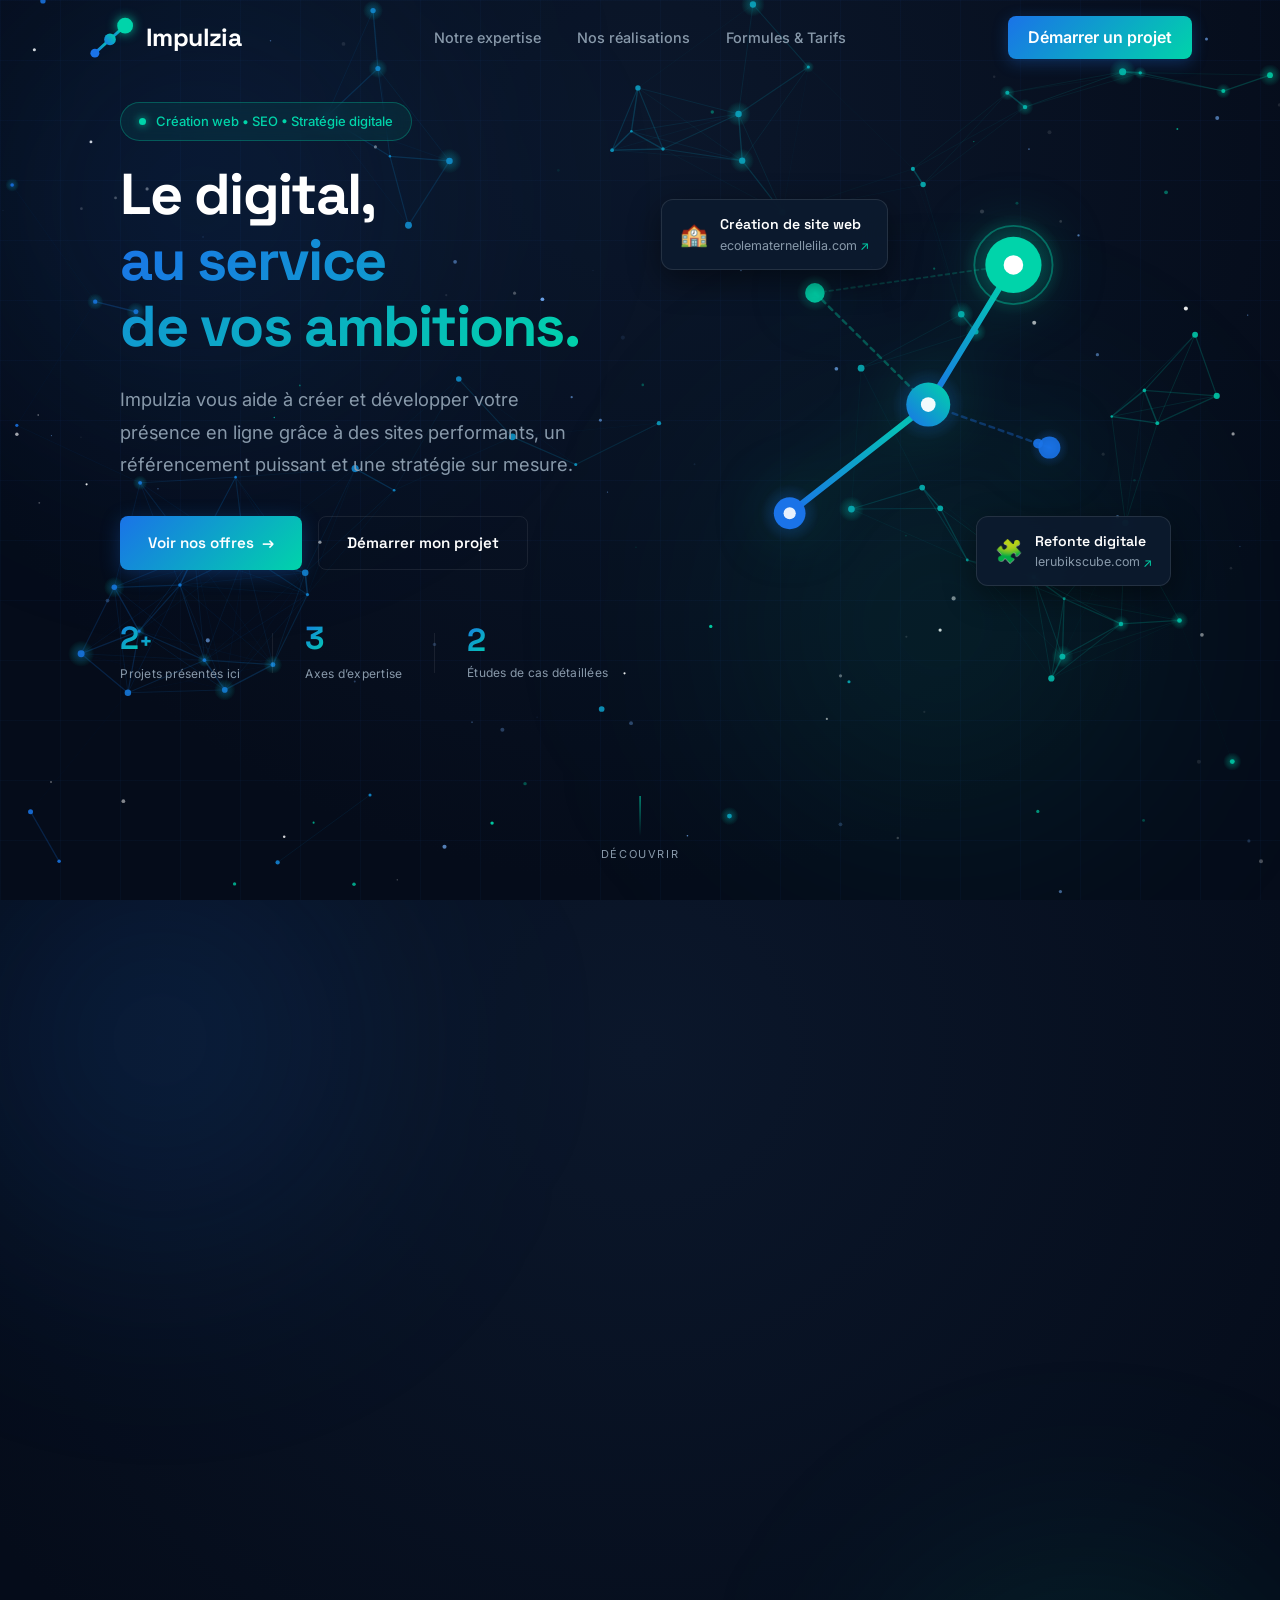
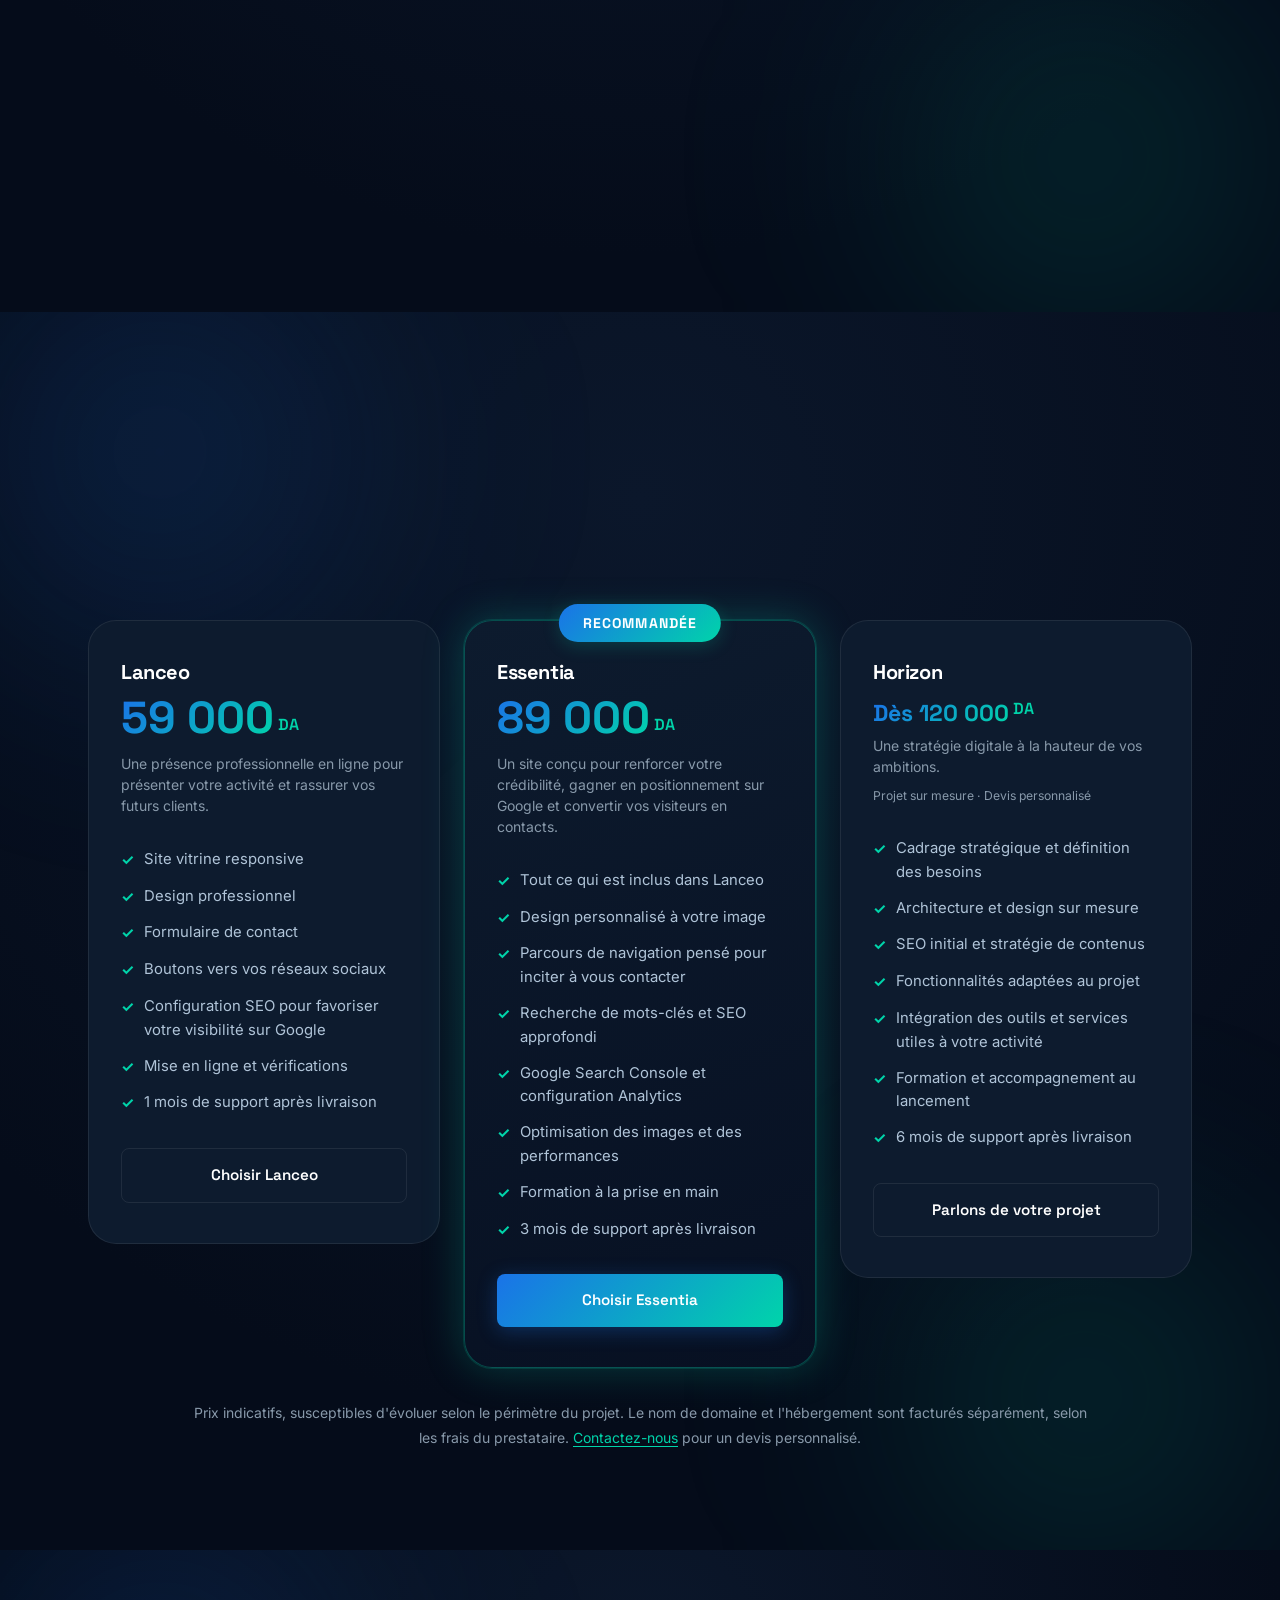
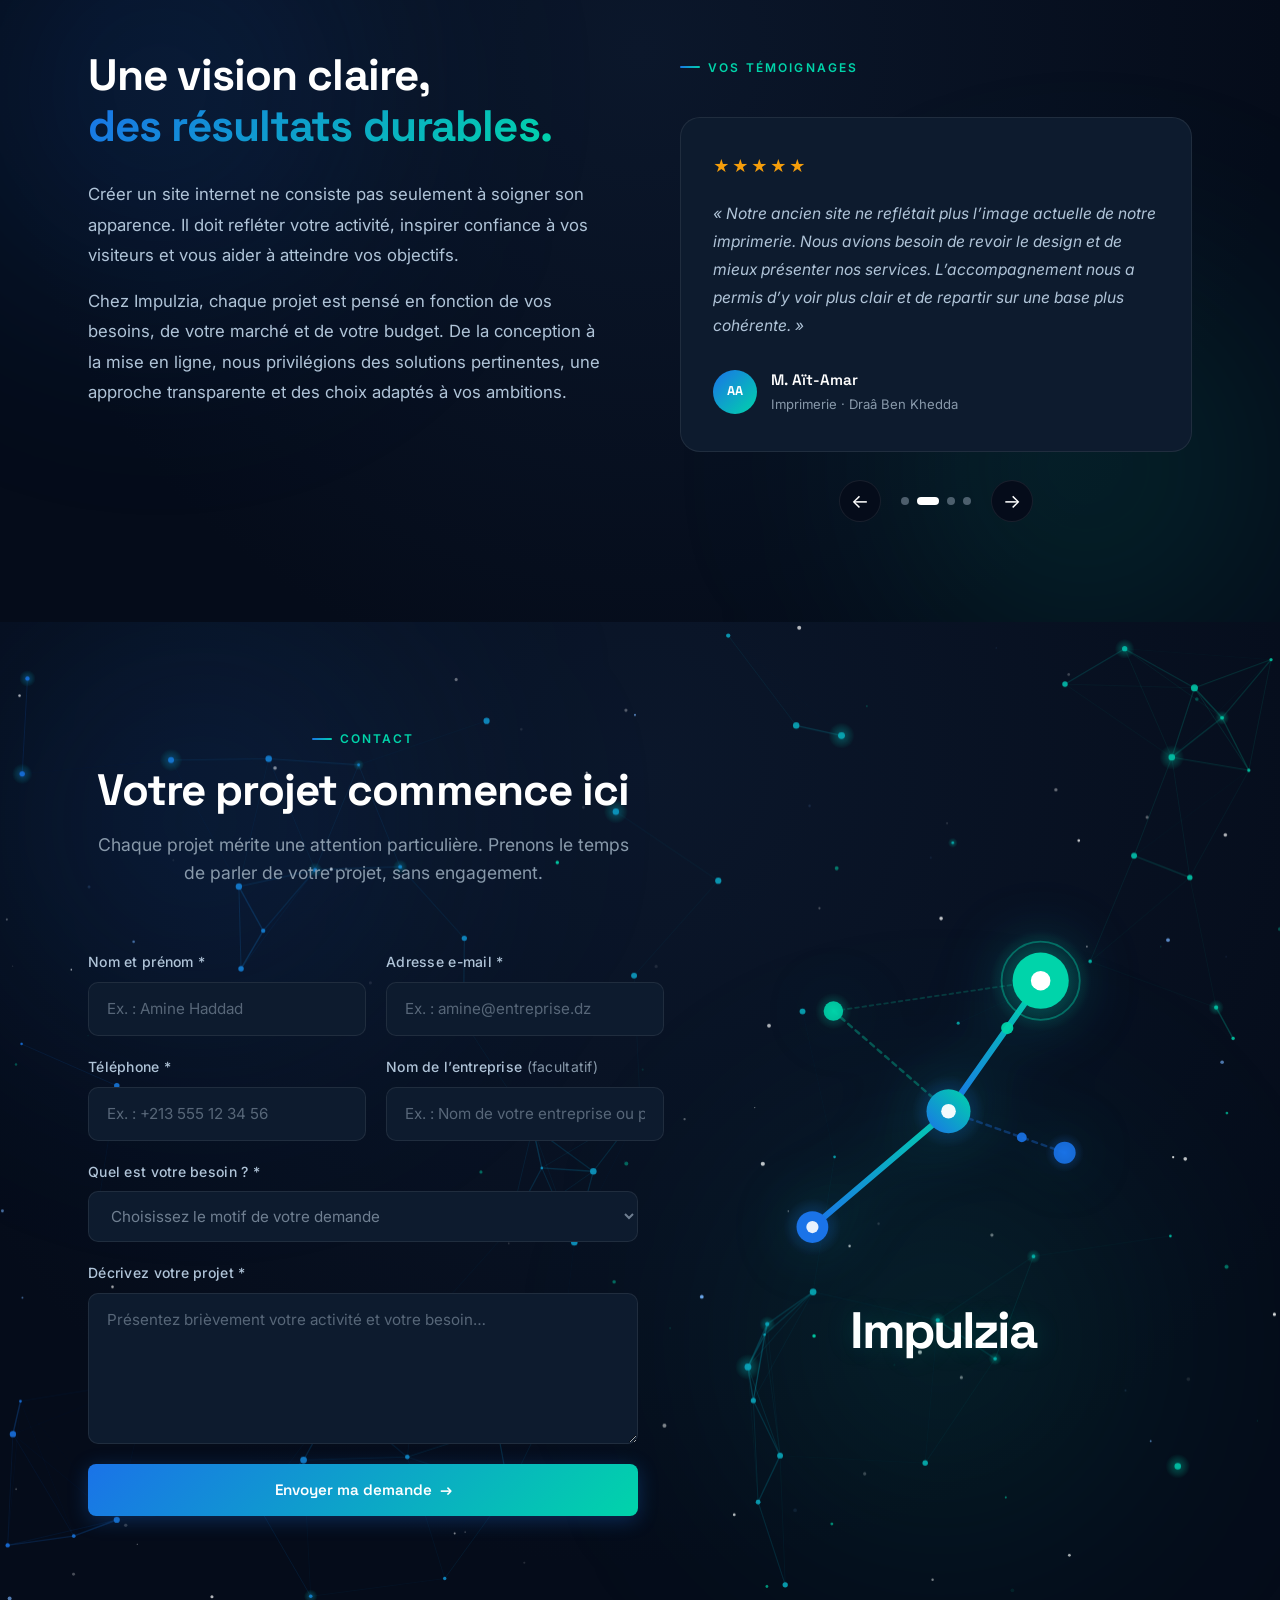
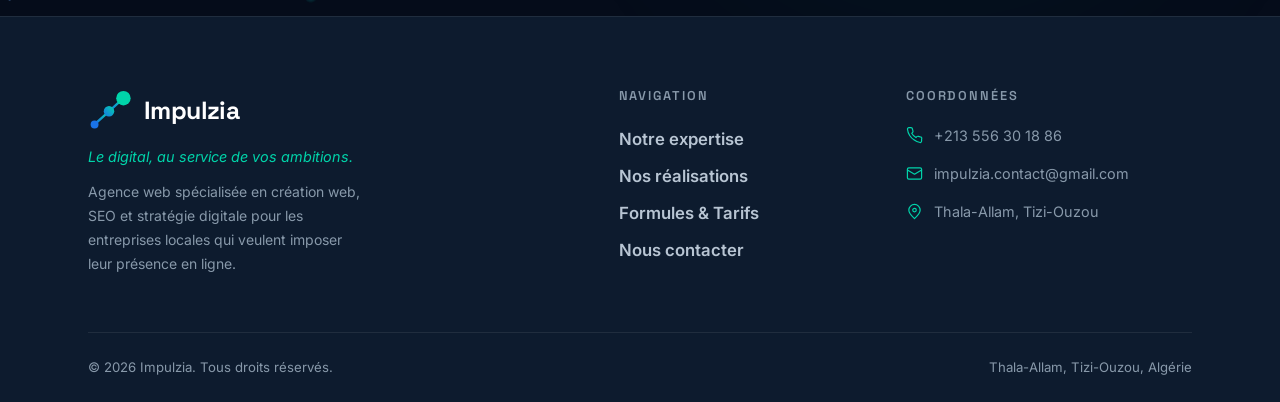
==== index.html @ be1eacf6 "Formulaire Web3forms" ====
<!DOCTYPE html>
<html lang="fr">
<head>
  <meta charset="UTF-8" />
  <meta name="viewport" content="width=device-width, initial-scale=1.0" />
  <meta name="description" content="Impulzia vous aide à créer et développer votre présence en ligne grâce à des sites performants, un référencement puissant et une stratégie sur mesure." />
  <meta name="keywords" content="agence web, création site internet, SEO, référencement, stratégie digitale, site vitrine" />
  <meta property="og:title" content="Impulzia — Le digital, au service de vos ambitions." />
  <meta property="og:description" content="Impulzia vous aide à créer et développer votre présence en ligne grâce à des sites performants, un référencement puissant et une stratégie sur mesure." />
  <meta property="og:type" content="website" />
  <title>Impulzia — Création Web · SEO · Stratégie Digitale</title>
  <link rel="preconnect" href="https://fonts.googleapis.com" />
  <link rel="preconnect" href="https://fonts.gstatic.com" crossorigin />
  <link href="https://fonts.googleapis.com/css2?family=Space+Grotesk:wght@400;500;600;700&family=Inter:wght@300;400;500;600&display=swap" rel="stylesheet" />
  <link rel="icon" type="image/svg+xml" href="favicon.svg" />
  <link rel="stylesheet" href="css/style.css" />
</head>
<body>

  <!-- ══════════════════════════════════════════
       NAVBAR
  ══════════════════════════════════════════ -->
  <nav id="navbar" role="navigation" aria-label="Navigation principale">
    <div class="container nav-inner">

      <a href="index.html#accueil" class="nav-logo" aria-label="Impulzia — Retour à l'accueil">
        <svg width="44" height="44" viewBox="0 0 64 64" overflow="visible" aria-hidden="true" class="nav-logo-svg">
          <defs>
            <linearGradient id="logo-nav" x1="0%" y1="100%" x2="100%" y2="0%">
              <stop offset="0%" stop-color="#1A73E8" />
              <stop offset="100%" stop-color="#00D4AA" />
            </linearGradient>
          </defs>
          <line x1="10" y1="54" x2="32" y2="34" stroke="url(#logo-nav)" stroke-width="4" stroke-linecap="round"/>
          <line x1="32" y1="34" x2="54" y2="14" stroke="url(#logo-nav)" stroke-width="4" stroke-linecap="round"/>
          <circle cx="10" cy="54" r="6.5" fill="#1A73E8"/>
          <circle cx="32" cy="34" r="8.5" fill="url(#logo-nav)"/>
          <circle cx="54" cy="14" r="11.5" fill="#00D4AA" style="filter: drop-shadow(0 0 8px rgba(0,212,170,0.85));"/>
        </svg>
        <span class="nav-wordmark">Impulzia</span>
      </a>

      <ul class="nav-links" id="nav-links" role="list">
        <li><a href="index.html#services">Notre expertise</a></li>
        <li><a href="realisations/index.html">Nos réalisations</a></li>
        <li><a href="index.html#tarifs">Formules &amp; Tarifs</a></li>
      </ul>

      <a href="index.html#contact" class="nav-cta">Démarrer un projet</a>

      <button class="nav-burger" id="nav-burger" aria-label="Ouvrir le menu" aria-expanded="false" aria-controls="nav-links">
        <span></span><span></span><span></span>
      </button>

    </div>
  </nav>


  <!-- ══════════════════════════════════════════
       HERO
  ══════════════════════════════════════════ -->
  <section id="accueil" class="hero" aria-label="Présentation Impulzia">
    <canvas id="particle-canvas" aria-hidden="true"></canvas>
    <div class="hero-glow hero-glow--blue" aria-hidden="true"></div>
    <div class="hero-glow hero-glow--teal" aria-hidden="true"></div>

    <div class="container hero-inner">

      <!-- Content -->
      <div class="hero-content">
        <div class="hero-badge reveal">
          <span class="badge-dot" aria-hidden="true"></span>
          Création web &bull; SEO &bull; Stratégie digitale
        </div>

        <h1 class="hero-title reveal delay-1">
          Le digital,<br>
          <span class="gradient-text">au service<br>de vos ambitions.</span>
        </h1>

        <p class="hero-desc reveal delay-2">
          Impulzia vous aide à créer et développer votre présence en ligne grâce à des sites performants, un référencement puissant et une stratégie sur mesure.
        </p>

        <div class="hero-actions reveal delay-3">
          <a href="#tarifs" class="btn btn--primary" id="hero-cta-tarifs">
            Voir nos offres <span class="btn-arrow" aria-hidden="true">→</span>
          </a>
          <a href="#contact" class="btn btn--ghost" id="hero-cta-contact">Démarrer mon projet</a>
        </div>

        <div class="hero-stats reveal delay-4" aria-label="Chiffres clés">
          <div class="stat">
            <div>
              <span class="stat-number" data-target="2">0</span><span class="stat-plus">+</span>
            </div>
            <span class="stat-label">Projets présentés ici</span>
          </div>
          <div class="stat-divider" aria-hidden="true"></div>
          <div class="stat">
            <div>
              <span class="stat-number" data-target="3">0</span><span class="stat-plus"></span>
            </div>
            <span class="stat-label">Axes d’expertise</span>
          </div>
          <div class="stat-divider" aria-hidden="true"></div>
          <div class="stat">
            <div>
              <span class="stat-number" data-target="2">0</span>
            </div>
            <span class="stat-label">Études de cas détaillées</span>
          </div>
        </div>
      </div>

      <!-- Visual -->
      <div class="hero-visual reveal delay-2" aria-hidden="true">
        <div class="hero-logo-mark">
          <svg class="hero-svg neural-articulated-svg" id="neural-svg" viewBox="0 0 360 360" fill="none" overflow="visible">
            <defs>
              <linearGradient id="neural-grad" x1="0%" y1="100%" x2="100%" y2="0%">
                <stop offset="0%" stop-color="#1A73E8"/>
                <stop offset="100%" stop-color="#00D4AA"/>
              </linearGradient>
              <radialGradient id="node-glow-teal" cx="50%" cy="50%" r="50%">
                <stop offset="0%" stop-color="#00D4AA" stop-opacity="0.85"/>
                <stop offset="45%" stop-color="#00D4AA" stop-opacity="0.2"/>
                <stop offset="100%" stop-color="#00D4AA" stop-opacity="0"/>
              </radialGradient>
              <radialGradient id="node-glow-blue" cx="50%" cy="50%" r="50%">
                <stop offset="0%" stop-color="#1A73E8" stop-opacity="0.85"/>
                <stop offset="45%" stop-color="#1A73E8" stop-opacity="0.2"/>
                <stop offset="100%" stop-color="#1A73E8" stop-opacity="0"/>
              </radialGradient>
            </defs>

            <!-- Articulated Synaptic Links -->
            <g class="neural-links">
              <!-- Secondary branches -->
              <line id="link-d-b" x1="285" y1="230" x2="180" y2="180" stroke="rgba(26,115,232,0.35)" stroke-width="2" stroke-dasharray="4 4" stroke-linecap="round"/>
              <line id="link-e-b" x1="95" y1="100" x2="180" y2="180" stroke="rgba(0,212,170,0.35)" stroke-width="2" stroke-dasharray="4 4" stroke-linecap="round"/>
              <line id="link-e-c" x1="95" y1="100" x2="270" y2="80" stroke="rgba(0,212,170,0.2)" stroke-width="1.5" stroke-dasharray="3 3" stroke-linecap="round"/>
              
              <!-- Primary trajectory links (Impulzia Logo backbone) -->
              <line id="link-a-b" x1="75" y1="285" x2="180" y2="180" stroke="url(#neural-grad)" stroke-width="5" stroke-linecap="round"/>
              <line id="link-b-c" x1="180" y1="180" x2="270" y2="80" stroke="url(#neural-grad)" stroke-width="5" stroke-linecap="round"/>
            </g>

            <!-- Synaptic light pulses -->
            <circle id="pulse-1" r="5" fill="#00D4AA" opacity="0.95"/>
            <circle id="pulse-2" r="4" fill="#1A73E8" opacity="0.9"/>

            <!-- Concentric pulse ring around apex node -->
            <circle id="ripple-c-ring" cx="270" cy="80" r="32" stroke="#00D4AA" stroke-width="1.5" stroke-opacity="0.4" fill="none" class="neural-pulse-ring"/>

            <!-- Satellite Nodes (Articulated Synapses) -->
            <g id="node-d" class="neural-node">
              <circle cx="285" cy="230" r="16" fill="url(#node-glow-blue)"/>
              <circle cx="285" cy="230" r="9" fill="#1A73E8" opacity="0.9"/>
            </g>
            <g id="node-e" class="neural-node">
              <circle cx="95" cy="100" r="15" fill="url(#node-glow-teal)"/>
              <circle cx="95" cy="100" r="8" fill="#00D4AA" opacity="0.9"/>
            </g>

            <!-- Primary 3 Impulzia Nodes -->
            <!-- Node A (Impulse base) -->
            <g id="node-a" class="neural-node">
              <circle cx="75" cy="285" r="24" fill="url(#node-glow-blue)"/>
              <circle cx="75" cy="285" r="13" fill="#1A73E8"/>
              <circle cx="75" cy="285" r="5" fill="#FFFFFF" opacity="0.9"/>
            </g>

            <!-- Node B (Core joint) -->
            <g id="node-b" class="neural-node">
              <circle cx="180" cy="180" r="30" fill="url(#node-glow-blue)"/>
              <circle cx="180" cy="180" r="18" fill="url(#neural-grad)"/>
              <circle cx="180" cy="180" r="6" fill="#FFFFFF" opacity="0.95"/>
            </g>

            <!-- Node C (Signal apex) -->
            <g id="node-c" class="neural-node">
              <circle cx="270" cy="80" r="42" fill="url(#node-glow-teal)"/>
              <circle cx="270" cy="80" r="23" fill="#00D4AA"/>
              <circle cx="270" cy="80" r="8" fill="#FFFFFF"/>
            </g>
          </svg>

          <!-- Floating showcase cards -->
          <a href="https://ecolematernellelila.com" target="_blank" rel="noopener noreferrer" class="float-card float-card--1" aria-label="Visiter ecolematernellelila.com">
            <span class="float-card-icon">🏫</span>
            <div>
              <div class="float-card-title">Création de site web</div>
              <div class="float-card-sub">ecolematernellelila.com <span class="card-ext-icon">↗</span></div>
            </div>
          </a>

          <a href="https://lerubikscube.com" target="_blank" rel="noopener noreferrer" class="float-card float-card--2" aria-label="Visiter lerubikscube.com">
            <span class="float-card-icon">🧩</span>
            <div>
              <div class="float-card-title">Refonte digitale</div>
              <div class="float-card-sub">lerubikscube.com <span class="card-ext-icon">↗</span></div>
            </div>
          </a>
        </div>
      </div>

    </div>

    <div class="hero-scroll-hint" aria-hidden="true">
      <div class="scroll-line"></div>
      <span>Découvrir</span>
    </div>
  </section>


  <!-- ══════════════════════════════════════════
       SERVICES
  ══════════════════════════════════════════ -->
  <section id="services" class="section section--animated-bg" aria-label="Nos services">
    <div class="pricing-glow pricing-glow--blue" aria-hidden="true"></div>
    <div class="pricing-glow pricing-glow--teal" aria-hidden="true"></div>
    <div class="container">

      <header class="section-header reveal">
        <h2 class="section-title services-title">Notre expertise<br><span class="gradient-text">au service de votre croissance</span></h2>
      </header>

      <div class="services-grid" role="list">

        <!-- Création Web -->
        <article class="service-card reveal" role="listitem">
          <div class="service-header">
          <div class="service-icon" aria-hidden="true">
            <svg width="26" height="26" viewBox="0 0 24 24" fill="none" stroke-width="2" stroke-linecap="round" stroke-linejoin="round">
              <defs>
                <linearGradient id="svc-g1" x1="0" y1="0" x2="1" y2="1">
                  <stop offset="0%" stop-color="#1A73E8"/><stop offset="100%" stop-color="#00D4AA"/>
                </linearGradient>
              </defs>
              <polyline points="16 18 22 12 16 6" stroke="url(#svc-g1)"/>
              <polyline points="8 6 2 12 8 18" stroke="url(#svc-g1)"/>
            </svg>
          </div>
          <h3 class="service-title">Création Web</h3>
          </div>
          <p class="service-desc">Votre entreprise a fait ses preuves sur le terrain : offrez-lui la présence en ligne qu'elle mérite. Nous concevons un site moderne, soigné et travaillé pour faire rayonner votre savoir-faire auprès de votre clientèle.</p>
          <div class="service-tags">
            <span class="tag">Site vitrine sur mesure</span>
            <span class="tag">Pensé pour vos clients</span>
          </div>
          <div class="service-hover-line" aria-hidden="true"></div>
        </article>

        <!-- 2. Branding & Design -->
        <article class="service-card reveal delay-1" role="listitem">
          <div class="service-header">
          <div class="service-icon" aria-hidden="true">
            <svg width="26" height="26" viewBox="0 0 24 24" fill="none" stroke-width="2" stroke-linecap="round" stroke-linejoin="round">
              <defs>
                <linearGradient id="svc-g2" x1="0%" y1="0%" x2="1" y2="1">
                  <stop offset="0%" stop-color="#1A73E8"/><stop offset="100%" stop-color="#00D4AA"/>
                </linearGradient>
              </defs>
              <path d="M12 2C6.48 2 2 6.48 2 12c0 4.41 3.59 8 8 8 1.1 0 2-.9 2-2 0-.46-.17-.89-.44-1.22-.27-.33-.44-.76-.44-1.22 0-1.1.9-2 2-2h1.88c4.42 0 8-3.58 8-8 0-5.52-4.48-10-10-10z" stroke="url(#svc-g2)"/>
              <circle cx="6.5" cy="11.5" r="1.5" fill="url(#svc-g2)"/>
              <circle cx="9.5" cy="7.5" r="1.5" fill="url(#svc-g2)"/>
              <circle cx="14.5" cy="7.5" r="1.5" fill="url(#svc-g2)"/>
              <circle cx="17.5" cy="11.5" r="1.5" fill="url(#svc-g2)"/>
            </svg>
          </div>
          <h3 class="service-title">Branding &amp; Design</h3>
          </div>
          <p class="service-desc">Vous n'avez pas encore de site vitrine ou votre site actuel ne vous apporte aucun client ? Nous vous rafraîchissons votre image de marque pour qu'elle soit à la hauteur de votre réputation réelle.</p>
          <div class="service-tags">
            <span class="tag">Refonte de site</span>
            <span class="tag">Branding &amp; Identité visuelle</span>
          </div>
          <div class="service-hover-line" aria-hidden="true"></div>
        </article>

        <!-- 3. SEO & Visibilité Locale -->
        <article class="service-card reveal delay-2" role="listitem">
          <div class="service-header">
          <div class="service-icon" aria-hidden="true">
            <svg width="26" height="26" viewBox="0 0 24 24" fill="none" stroke-width="2" stroke-linecap="round">
              <defs>
                <linearGradient id="svc-g2" x1="0" y1="0" x2="1" y2="1">
                  <stop offset="0%" stop-color="#1A73E8"/><stop offset="100%" stop-color="#00D4AA"/>
                </linearGradient>
              </defs>
              <circle cx="11" cy="11" r="8" stroke="url(#svc-g2)"/>
              <line x1="21" y1="21" x2="16.65" y2="16.65" stroke="url(#svc-g2)"/>
            </svg>
          </div>
          <h3 class="service-title">SEO &amp; Visibilité Locale</h3>
          </div>
          <p class="service-desc">Soyez le premier choix lorsque des clients recherchent vos services dans votre ville ou votre secteur. Nous positionnons votre entreprise tout en haut des résultats Google et Google Maps.</p>
          <div class="service-tags">
            <span class="tag">Référencement local</span>
            <span class="tag">Google My Business &amp; Maps</span>
          </div>
          <div class="service-hover-line" aria-hidden="true"></div>
        </article>

        <!-- 4. Stratégie Digitale -->
        <article class="service-card reveal delay-3" role="listitem">
          <div class="service-header">
          <div class="service-icon" aria-hidden="true">
            <svg width="26" height="26" viewBox="0 0 24 24" fill="none" stroke-width="2" stroke-linecap="round">
              <defs>
                <linearGradient id="svc-g3" x1="0" y1="0" x2="1" y2="1">
                  <stop offset="0%" stop-color="#1A73E8"/><stop offset="100%" stop-color="#00D4AA"/>
                </linearGradient>
              </defs>
              <circle cx="12" cy="12" r="10" stroke="url(#svc-g3)"/>
              <polygon points="16.24 7.76 14.12 14.12 7.76 16.24 9.88 9.88 16.24 7.76" stroke="url(#svc-g3)"/>
            </svg>
          </div>
          <h3 class="service-title">Stratégie Digitale</h3>
          </div>
          <p class="service-desc">Nul besoin d’être un expert en informatique pour réussir sur internet. Nous sommes à vos côtés à chaque étape, avec des explications claires et des conseils concrets pour vous aider à développer votre activité.</p>
          <div class="service-tags">
            <span class="tag">Conseils personnalisés</span>
            <span class="tag">Accompagnement dédié</span>
          </div>
          <div class="service-hover-line" aria-hidden="true"></div>
        </article>

      </div>
    </div>
  </section>





  <!-- ══════════════════════════════════════════
       TARIFS
  ══════════════════════════════════════════ -->
  <section id="tarifs" class="section section--abyss pricing-section pricing-section--animated" aria-label="Nos tarifs">
    <div class="pricing-glow pricing-glow--blue" aria-hidden="true"></div>
    <div class="pricing-glow pricing-glow--teal" aria-hidden="true"></div>
    <div class="container pricing-section-inner">

      <header class="section-header reveal">
        <span class="section-tag">Nos formules</span>
        <h2 class="section-title">Des offres transparentes,<br>pensées pour vos besoins</h2>
      </header>

      <div class="pricing-grid" role="list">

        <!-- Lanceo -->
        <article class="pricing-card reveal" role="listitem">
          <header class="pricing-header">
            <h3 class="pricing-name">Lanceo</h3>
            <div class="pricing-price-row">
              <div class="pricing-price" aria-label="Prix indicatif : 59 000 dinars algériens">
                <span class="price-amount">59 000</span>
                <span class="price-currency">DA</span>
              </div>
            </div>
            <p class="pricing-sub">Une présence professionnelle en ligne pour présenter votre activité et rassurer vos futurs clients.</p>
          </header>
          <ul class="pricing-features" aria-label="Prestations incluses dans Lanceo">
            <li><span class="feat-check" aria-hidden="true">✓</span> Site vitrine responsive</li>
            <li><span class="feat-check" aria-hidden="true">✓</span> Design professionnel</li>
            <li><span class="feat-check" aria-hidden="true">✓</span> Formulaire de contact</li>
            <li><span class="feat-check" aria-hidden="true">✓</span> Boutons vers vos réseaux sociaux</li>
            <li><span class="feat-check" aria-hidden="true">✓</span> Configuration SEO pour favoriser votre visibilité sur Google</li>
            <li><span class="feat-check" aria-hidden="true">✓</span> Mise en ligne et vérifications</li>
            <li><span class="feat-check" aria-hidden="true">✓</span> 1 mois de support après livraison</li>
          </ul>
          <a href="#contact" class="btn btn--ghost btn--full" id="cta-lanceo">Choisir Lanceo</a>
        </article>

        <!-- Essentia — Offre recommandée -->
        <article class="pricing-card pricing-card--featured reveal delay-1" role="listitem">
          <div class="pricing-badge" aria-label="Offre recommandée">Recommandée</div>
          <header class="pricing-header">
            <h3 class="pricing-name">Essentia</h3>
            <div class="pricing-price-row">
              <div class="pricing-price" aria-label="Prix indicatif : 89 000 dinars algériens">
                <span class="price-amount">89 000</span>
                <span class="price-currency">DA</span>
              </div>
            </div>
            <p class="pricing-sub">Un site conçu pour renforcer votre crédibilité, gagner en positionnement sur Google et convertir vos visiteurs en contacts.</p>
          </header>
          <ul class="pricing-features" aria-label="Prestations incluses dans Essentia">
            <li><span class="feat-check" aria-hidden="true">✓</span> Tout ce qui est inclus dans Lanceo</li>
            <li><span class="feat-check" aria-hidden="true">✓</span> Design personnalisé à votre image</li>
            <li><span class="feat-check" aria-hidden="true">✓</span> Parcours de navigation pensé pour inciter à vous contacter</li>
            <li><span class="feat-check" aria-hidden="true">✓</span> Recherche de mots-clés et SEO approfondi</li>
            <li><span class="feat-check" aria-hidden="true">✓</span> Google Search Console et configuration Analytics</li>
            <li><span class="feat-check" aria-hidden="true">✓</span> Optimisation des images et des performances</li>
            <li><span class="feat-check" aria-hidden="true">✓</span> Formation à la prise en main</li>
            <li><span class="feat-check" aria-hidden="true">✓</span> 3 mois de support après livraison</li>
          </ul>
          <a href="#contact" class="btn btn--primary btn--full" id="cta-essentia">Choisir Essentia</a>
        </article>

        <!-- Horizon -->
        <article class="pricing-card reveal delay-2" role="listitem">
          <header class="pricing-header">
            <h3 class="pricing-name">Horizon</h3>
            <div class="pricing-price pricing-price--custom" aria-label="Prix indicatif à partir de 120 000 dinars algériens">
              <span class="price-amount">Dès 120 000</span>
              <span class="price-currency">DA</span>
            </div>
            <p class="pricing-sub">Une stratégie digitale à la hauteur de vos ambitions.</p>
            <p class="pricing-limit">Projet sur mesure · Devis personnalisé</p>
          </header>
          <ul class="pricing-features" aria-label="Prestations incluses dans Horizon">
            <li><span class="feat-check" aria-hidden="true">✓</span> Cadrage stratégique et définition des besoins</li>
            <li><span class="feat-check" aria-hidden="true">✓</span> Architecture et design sur mesure</li>
            <li><span class="feat-check" aria-hidden="true">✓</span> SEO initial et stratégie de contenus</li>
            <li><span class="feat-check" aria-hidden="true">✓</span> Fonctionnalités adaptées au projet</li>
            <li><span class="feat-check" aria-hidden="true">✓</span> Intégration des outils et services utiles à votre activité</li>
            <li><span class="feat-check" aria-hidden="true">✓</span> Formation et accompagnement au lancement</li>
            <li><span class="feat-check" aria-hidden="true">✓</span> 6 mois de support après livraison</li>
          </ul>
          <a href="#contact" class="btn btn--ghost btn--full" id="cta-horizon">Parlons de votre projet</a>
        </article>

      </div>

      <p class="pricing-note reveal">
        Prix indicatifs, susceptibles d'évoluer selon le périmètre du projet. Le nom de domaine et l'hébergement sont facturés séparément, selon les frais du prestataire.
        <a href="#contact">Contactez-nous</a> pour un devis personnalisé.
      </p>
    </div>
  </section>


  <!-- ══════════════════════════════════════════
       À PROPOS & TÉMOIGNAGES
  ══════════════════════════════════════════ -->
  <section id="apropos" class="section section--animated-bg" aria-label="Présentation d’Impulzia et témoignages">
    <div class="pricing-glow pricing-glow--blue" aria-hidden="true"></div>
    <div class="pricing-glow pricing-glow--teal" aria-hidden="true"></div>
    <div class="container">
      <div class="about-grid">
        <div class="about-content reveal">
          <h2 class="section-title about-title" style="text-align:left; margin-bottom:28px;">Une vision claire,<br><span class="gradient-text">des résultats durables.</span></h2>
          <p class="about-text">Créer un site internet ne consiste pas seulement à soigner son apparence. Il doit refléter votre activité, inspirer confiance à vos visiteurs et vous aider à atteindre vos objectifs.</p>
          <p class="about-text">Chez Impulzia, chaque projet est pensé en fonction de vos besoins, de votre marché et de votre budget. De la conception à la mise en ligne, nous privilégions des solutions pertinentes, une approche transparente et des choix adaptés à vos ambitions.</p>
        </div>
        <div id="temoignages" class="testimonials-section reveal delay-1">
          <header class="section-header">
            <span class="section-tag">Vos témoignages</span>
          </header>
          <div class="testimonial-carousel" aria-roledescription="carrousel" aria-label="Témoignages clients">
            <div class="testimonial-viewport">
              <div class="testimonial-track" role="list">
                <blockquote class="testimonial-card" role="listitem"><div class="testimonial-stars" aria-hidden="true">★★★★★</div><p class="testimonial-quote">« Je voulais un site professionnel pour présenter mon cabinet et permettre à mes clients de me contacter plus facilement. Le projet a été bien cadré et le résultat correspond à ce que je recherchais. »</p><footer class="testimonial-author"><div class="testimonial-avatar" aria-hidden="true">KL</div><div><div class="testimonial-name">Karim L.</div><div class="testimonial-role">Cabinet dentaire · Tizi Ouzou</div></div></footer></blockquote>
                <blockquote class="testimonial-card" role="listitem"><div class="testimonial-stars" aria-hidden="true">★★★★★</div><p class="testimonial-quote">« Notre ancien site ne reflétait plus l’image actuelle de notre imprimerie. Nous avions besoin de revoir le design et de mieux présenter nos services. L’accompagnement nous a permis d’y voir plus clair et de repartir sur une base plus cohérente. »</p><footer class="testimonial-author"><div class="testimonial-avatar" aria-hidden="true">AA</div><div><div class="testimonial-name">M. Aït-Amar</div><div class="testimonial-role">Imprimerie · Draâ Ben Khedda</div></div></footer></blockquote>
                <blockquote class="testimonial-card" role="listitem"><div class="testimonial-stars" aria-hidden="true">★★★★★</div><p class="testimonial-quote">« J’avais besoin de quelqu’un capable de comprendre mon projet et de me conseiller sans compliquer les choses. Les échanges ont été clairs, les propositions adaptées à mes besoins et j’ai pu avancer comme il se doit sur mon projet. »</p><footer class="testimonial-author"><div class="testimonial-avatar" aria-hidden="true">S</div><div><div class="testimonial-name">Sonia</div><div class="testimonial-role">Boutique en ligne · E-commerce</div></div></footer></blockquote>
                <blockquote class="testimonial-card" role="listitem"><div class="testimonial-stars" aria-hidden="true">★★★★★</div><p class="testimonial-quote">« Nous voulions un site vitrine pour faire connaître notre établissement et montrer aux parents ce que nous proposons aux enfants. Nous avons été bien accompagnés et sommes ravis d’avoir un site qui présente bien notre école. »</p><footer class="testimonial-author"><div class="testimonial-avatar" aria-hidden="true">EL</div><div><div class="testimonial-name">École Maternelle Lila</div><div class="testimonial-role">Établissement scolaire · Tizi Ouzou</div></div></footer></blockquote>
              </div>
            </div>
            <div class="testimonial-controls"><button class="testimonial-arrow" type="button" data-testimonial-prev aria-label="Avis précédents">←</button><div class="testimonial-dots" role="group" aria-label="Choisir un avis"></div><button class="testimonial-arrow" type="button" data-testimonial-next aria-label="Avis suivants">→</button></div>
          </div>
        </div>
      </div>
    </div>
  </section>

  <!-- ══════════════════════════════════════════
       CONTACT
  ══════════════════════════════════════════ -->
  <section id="contact" class="section section--contact-hero-bg" aria-label="Nous contacter">
    <canvas id="contact-particle-canvas" class="contact-particle-canvas" aria-hidden="true"></canvas>
    <div class="hero-glow hero-glow--blue" aria-hidden="true"></div>
    <div class="hero-glow hero-glow--teal" aria-hidden="true"></div>
    <div class="container">

      <div class="contact-grid">
        <div class="contact-form-column">
          <header class="section-header reveal">
            <span class="section-tag">Contact</span>
            <h2 class="section-title">Votre projet commence ici</h2>
            <p class="section-desc">Chaque projet mérite une attention particulière. Prenons le temps de parler de votre projet, sans engagement.</p>
          </header>

        <form
          class="contact-form reveal"
          id="contact-form"
          action="https://api.web3forms.com/submit"
          method="POST"
        >
          <input type="hidden" name="access_key" value="320524dd-5ff2-4477-ab93-ca54273c0874">
<input type="hidden" name="subject" value="Nouveau projet via Impulzia">
<input type="hidden" name="from_name" value="Impulzia">
<input type="checkbox" name="botcheck" style="display: none;">

          <div class="form-row">
            <div class="form-group">
              <label for="name">Nom et prénom *</label>
              <input type="text" id="name" name="name" placeholder="Ex. : Amine Haddad" required autocomplete="name" />
            </div>
            <div class="form-group">
              <label for="email">Adresse e-mail *</label>
              <input type="email" id="email" name="email" placeholder="Ex. : amine@entreprise.dz" required autocomplete="email" />
            </div>
          </div>

          <div class="form-row">
            <div class="form-group">
              <label for="phone">Téléphone *</label>
              <input type="tel" id="phone" name="phone" placeholder="Ex. : +213 555 12 34 56" autocomplete="tel" />
            </div>
            <div class="form-group">
              <label for="company">Nom de l’entreprise <span class="form-optional">(facultatif)</span></label>
              <input type="text" id="company" name="company" placeholder="Ex. : Nom de votre entreprise ou projet" autocomplete="organization" />
            </div>
          </div>

          <div class="form-group">
            <label for="reason">Quel est votre besoin ? *</label>
            <select id="reason" name="reason" required>
              <option value="" disabled selected>Choisissez le motif de votre demande</option>
              <option value="Création de site internet">Créer un site internet</option>
              <option value="Refonte de site internet">Refondre ou moderniser un site existant</option>
              <option value="Référencement et visibilité Google">Améliorer ma visibilité sur Google</option>
              <option value="Identité visuelle et branding">Créer ou retravailler mon identité visuelle</option>
              <option value="Conseil en stratégie digitale">Obtenir des conseils en stratégie digitale</option>
              <option value="Autre demande">Autre demande</option>
            </select>
          </div>

          <div class="form-group">
            <label for="message">Décrivez votre projet *</label>
            <textarea id="message" name="message" rows="5" placeholder="Présentez brièvement votre activité et votre besoin…" required></textarea>
          </div>

          <button type="submit" class="btn btn--primary btn--full" id="submit-btn">
            Envoyer ma demande <span class="btn-arrow" aria-hidden="true">→</span>
          </button>
        </form>
        </div>

        <div class="contact-visual reveal delay-1">
          <div class="contact-neural-mark">
            <svg class="hero-svg neural-articulated-svg contact-neural-svg" id="contact-contact-neural-svg" viewBox="0 0 360 360" fill="none" overflow="visible">
            <defs>
              <linearGradient id="contact-neural-grad" x1="0%" y1="100%" x2="100%" y2="0%">
                <stop offset="0%" stop-color="#1A73E8"/>
                <stop offset="100%" stop-color="#00D4AA"/>
              </linearGradient>
              <radialGradient id="contact-node-glow-teal" cx="50%" cy="50%" r="50%">
                <stop offset="0%" stop-color="#00D4AA" stop-opacity="0.85"/>
                <stop offset="45%" stop-color="#00D4AA" stop-opacity="0.2"/>
                <stop offset="100%" stop-color="#00D4AA" stop-opacity="0"/>
              </radialGradient>
              <radialGradient id="contact-node-glow-blue" cx="50%" cy="50%" r="50%">
                <stop offset="0%" stop-color="#1A73E8" stop-opacity="0.85"/>
                <stop offset="45%" stop-color="#1A73E8" stop-opacity="0.2"/>
                <stop offset="100%" stop-color="#1A73E8" stop-opacity="0"/>
              </radialGradient>
            </defs>

            <!-- Articulated Synaptic Links -->
            <g class="neural-links">
              <!-- Secondary branches -->
              <line id="contact-link-d-b" x1="285" y1="230" x2="180" y2="180" stroke="rgba(26,115,232,0.35)" stroke-width="2" stroke-dasharray="4 4" stroke-linecap="round"/>
              <line id="contact-link-e-b" x1="95" y1="100" x2="180" y2="180" stroke="rgba(0,212,170,0.35)" stroke-width="2" stroke-dasharray="4 4" stroke-linecap="round"/>
              <line id="contact-link-e-c" x1="95" y1="100" x2="270" y2="80" stroke="rgba(0,212,170,0.2)" stroke-width="1.5" stroke-dasharray="3 3" stroke-linecap="round"/>
              
              <!-- Primary trajectory links (Impulzia Logo backbone) -->
              <line id="contact-link-a-b" x1="75" y1="285" x2="180" y2="180" stroke="url(#neural-grad)" stroke-width="5" stroke-linecap="round"/>
              <line id="contact-link-b-c" x1="180" y1="180" x2="270" y2="80" stroke="url(#neural-grad)" stroke-width="5" stroke-linecap="round"/>
            </g>

            <!-- Synaptic light pulses -->
            <circle id="contact-pulse-1" r="5" fill="#00D4AA" opacity="0.95"/>
            <circle id="contact-pulse-2" r="4" fill="#1A73E8" opacity="0.9"/>

            <!-- Concentric pulse ring around apex node -->
            <circle id="contact-ripple-c-ring" cx="270" cy="80" r="32" stroke="#00D4AA" stroke-width="1.5" stroke-opacity="0.4" fill="none" class="neural-pulse-ring"/>

            <!-- Satellite Nodes (Articulated Synapses) -->
            <g id="contact-node-d" class="neural-node">
              <circle cx="285" cy="230" r="16" fill="url(#node-glow-blue)"/>
              <circle cx="285" cy="230" r="9" fill="#1A73E8" opacity="0.9"/>
            </g>
            <g id="contact-node-e" class="neural-node">
              <circle cx="95" cy="100" r="15" fill="url(#node-glow-teal)"/>
              <circle cx="95" cy="100" r="8" fill="#00D4AA" opacity="0.9"/>
            </g>

            <!-- Primary 3 Impulzia Nodes -->
            <!-- Node A (Impulse base) -->
            <g id="contact-node-a" class="neural-node">
              <circle cx="75" cy="285" r="24" fill="url(#node-glow-blue)"/>
              <circle cx="75" cy="285" r="13" fill="#1A73E8"/>
              <circle cx="75" cy="285" r="5" fill="#FFFFFF" opacity="0.9"/>
            </g>

            <!-- Node B (Core joint) -->
            <g id="contact-node-b" class="neural-node">
              <circle cx="180" cy="180" r="30" fill="url(#node-glow-blue)"/>
              <circle cx="180" cy="180" r="18" fill="url(#neural-grad)"/>
              <circle cx="180" cy="180" r="6" fill="#FFFFFF" opacity="0.95"/>
            </g>

            <!-- Node C (Signal apex) -->
            <g id="contact-node-c" class="neural-node">
              <circle cx="270" cy="80" r="42" fill="url(#node-glow-teal)"/>
              <circle cx="270" cy="80" r="23" fill="#00D4AA"/>
              <circle cx="270" cy="80" r="8" fill="#FFFFFF"/>
            </g>
          </svg>
          </div>
          <div class="contact-brand" aria-label="Impulzia">
            <span class="contact-brand-wordmark">Impulzia</span>
          </div>
        </div>

      </div>
    </div>
  </section>


  <!-- ══════════════════════════════════════════
       FOOTER
  ══════════════════════════════════════════ -->
  <footer class="footer" role="contentinfo">
    <div class="container">
      <div class="footer-grid">

        <div class="footer-brand">
          <a href="index.html#accueil" class="nav-logo footer-logo" aria-label="Impulzia — Retour en haut">
            <svg width="42" height="42" viewBox="0 0 64 64" overflow="visible" aria-hidden="true">
              <defs>
                <linearGradient id="logo-footer" x1="0%" y1="100%" x2="100%" y2="0%">
                  <stop offset="0%" stop-color="#1A73E8"/>
                  <stop offset="100%" stop-color="#00D4AA"/>
                </linearGradient>
              </defs>
              <line x1="10" y1="54" x2="32" y2="34" stroke="url(#logo-footer)" stroke-width="3.5" stroke-linecap="round"/>
              <line x1="32" y1="34" x2="54" y2="14" stroke="url(#logo-footer)" stroke-width="3.5" stroke-linecap="round"/>
              <circle cx="10" cy="54" r="6"  fill="#1A73E8"/>
              <circle cx="32" cy="34" r="8"  fill="url(#logo-footer)"/>
              <circle cx="54" cy="14" r="11" fill="#00D4AA"/>
            </svg>
            <span class="nav-wordmark">Impulzia</span>
          </a>
          <p class="footer-tagline">Le digital, au service de vos ambitions.</p>
          <p class="footer-desc">Agence web spécialisée en création web, SEO et stratégie digitale pour les entreprises locales qui veulent imposer leur présence en ligne.</p>
        </div>

        <nav class="footer-links footer-main-links" aria-label="Navigation">
          <h2 class="footer-heading">Navigation</h2>
          <ul role="list">
            <li><a href="index.html#services">Notre expertise</a></li>
            <li><a href="realisations/index.html">Nos réalisations</a></li>
            <li><a href="index.html#tarifs">Formules &amp; Tarifs</a></li>
            <li><a href="index.html#contact">Nous contacter</a></li>
          </ul>
        </nav>

        <div class="footer-contact">
          <h2 class="footer-heading">Coordonnées</h2>
          <ul role="list">
            <li><svg viewBox="0 0 24 24" aria-hidden="true"><path d="M22 16.92v3a2 2 0 0 1-2.18 2A19.8 19.8 0 0 1 11.19 18a19.5 19.5 0 0 1-6-6A19.8 19.8 0 0 1 2.09 3.18 2 2 0 0 1 4.08 1h3a2 2 0 0 1 2 1.72c.12.96.35 1.9.69 2.8a2 2 0 0 1-.45 2.11L8.05 8.91a16 16 0 0 0 6 6l1.27-1.27a2 2 0 0 1 2.11-.45c.9.34 1.84.57 2.8.69A2 2 0 0 1 22 16.92z"/></svg><a href="tel:+213556301886">+213 556 30 18 86</a></li>
            <li><svg viewBox="0 0 24 24" aria-hidden="true"><rect x="2" y="4" width="20" height="16" rx="2"/><path d="m22 7-10 6L2 7"/></svg><a href="mailto:impulzia.contact@gmail.com">impulzia.contact@gmail.com</a></li>
            <li><svg viewBox="0 0 24 24" aria-hidden="true"><path d="M20 10c0 5-8 12-8 12S4 15 4 10a8 8 0 1 1 16 0Z"/><circle cx="12" cy="10" r="2.5"/></svg><span>Thala-Allam, Tizi-Ouzou</span></li>
          </ul>
        </div>

      </div>

      <div class="footer-bottom">
        <p>© 2026 Impulzia. Tous droits réservés.</p>
        <p>Thala-Allam, Tizi-Ouzou, Algérie</p>
      </div>
    </div>
  </footer>

  <script src="js/main.js"></script>
</body>
</html>
---- css/style.css ----
/* ═══════════════════════════════════════════════
   IMPULZIA — Stylesheet v1.0
   Stack: Vanilla CSS · Dark mode · Premium
   ═══════════════════════════════════════════════ */

/* ── RESET ─────────────────────────────────── */
*, *::before, *::after { box-sizing: border-box; margin: 0; padding: 0; }
html { scroll-behavior: smooth; scroll-padding-top: 80px; font-size: 16px; }
img, svg { display: block; max-width: 100%; }
button, input, textarea, select { font: inherit; }
a { text-decoration: none; color: inherit; }
ul { list-style: none; }

/* ── CSS VARIABLES ──────────────────────────── */
:root {
  /* Colors */
  --abyss:   #050C1A;
  --void:    #0D1B2E;
  --impulse: #1A73E8;
  --signal:  #00D4AA;
  --clarity: #FFFFFF;
  --muted:   #8899AA;
  --subtle:  rgba(255, 255, 255, 0.05);
  --border:  rgba(255, 255, 255, 0.08);

  /* Gradient */
  --grad: linear-gradient(135deg, #1A73E8 0%, #00D4AA 100%);
  --grad-text: linear-gradient(135deg, #1A73E8 0%, #00D4AA 100%);

  /* Typography */
  --font-head: 'Space Grotesk', sans-serif;
  --font-body: 'Inter', sans-serif;

  /* Spacing */
  --section-pad: 100px;
  --nav-h: 76px;

  /* Radius */
  --radius:    12px;
  --radius-lg: 20px;
  --radius-xl: 28px;

  /* Transitions */
  --ease: cubic-bezier(0.4, 0, 0.2, 1);
  --transition: 0.3s var(--ease);

  /* Shadows */
  --glow-blue: 0 0 40px rgba(26, 115, 232, 0.25);
  --glow-teal: 0 0 40px rgba(0, 212, 170, 0.25);
  --shadow-card: 0 4px 32px rgba(0, 0, 0, 0.4);
}

/* ── BASE ───────────────────────────────────── */
body {
  background-color: var(--abyss);
  color: var(--clarity);
  font-family: var(--font-body);
  font-size: 1rem;
  line-height: 1.6;
  -webkit-font-smoothing: antialiased;
  overflow-x: hidden;
}

/* ── TYPOGRAPHY ─────────────────────────────── */
h1, h2, h3, h4, h5, h6 {
  font-family: var(--font-head);
  font-weight: 700;
  line-height: 1.15;
  letter-spacing: -0.02em;
}

.gradient-text {
  background: var(--grad-text);
  -webkit-background-clip: text;
  -webkit-text-fill-color: transparent;
  background-clip: text;
}

/* ── LAYOUT ─────────────────────────────────── */
.container {
  max-width: 1160px;
  margin: 0 auto;
  padding: 0 28px;
}

.section {
  padding: var(--section-pad) 0;
}
.section--void  { background-color: var(--void); }
.section--abyss { background-color: var(--abyss); }

/* Formules : fond animé inspiré du hero pour distinguer la section des réalisations */
.pricing-section--animated {
  position: relative;
  isolation: isolate;
  overflow: hidden;
  background: radial-gradient(circle at 50% 15%, #0B172B 0%, #050C1A 75%);
}
/* Shared animated background for expertise, about/testimonials and contact.
   Reuses the exact same navy base and drifting blue/teal glows as the pricing section. */
.section--animated-bg {
  position: relative;
  isolation: isolate;
  overflow: hidden;
  background: radial-gradient(circle at 50% 15%, #0B172B 0%, #050C1A 75%);
}
.section--animated-bg > .container { position: relative; z-index: 1; }
.section--animated-bg > .pricing-glow { z-index: 0; }
.section--animated-bg .pricing-glow--blue {
  width: min(600px, 75vw);
  height: min(600px, 75vw);
  top: -160px;
  left: -140px;
  background: radial-gradient(circle, rgba(26, 115, 232, 0.2) 0%, transparent 70%);
  animation: pricing-glow-drift-blue 18s ease-in-out infinite alternate;
}
.section--animated-bg .pricing-glow--teal {
  width: min(550px, 70vw);
  height: min(550px, 70vw);
  right: -80px;
  bottom: -120px;
  background: radial-gradient(circle, rgba(0, 212, 170, 0.17) 0%, transparent 70%);
  animation: pricing-glow-drift-teal 22s ease-in-out infinite alternate;
}
.section--animated-bg .container { position: relative; z-index: 1; }
@media (prefers-reduced-motion: reduce) {
  .section--animated-bg .pricing-glow--blue,
  .section--animated-bg .pricing-glow--teal { animation: none; }
}

.pricing-section-inner { position: relative; z-index: 1; }
.pricing-glow {
  position: absolute;
  z-index: 0;
  border-radius: 50%;
  filter: blur(105px);
  pointer-events: none;
  will-change: transform;
}
.pricing-glow--blue {
  width: min(600px, 75vw);
  height: min(600px, 75vw);
  top: -160px;
  left: -140px;
  background: radial-gradient(circle, rgba(26, 115, 232, 0.2) 0%, transparent 70%);
  animation: pricing-glow-drift-blue 18s ease-in-out infinite alternate;
}
.pricing-glow--teal {
  width: min(550px, 70vw);
  height: min(550px, 70vw);
  right: -80px;
  bottom: -120px;
  background: radial-gradient(circle, rgba(0, 212, 170, 0.17) 0%, transparent 70%);
  animation: pricing-glow-drift-teal 22s ease-in-out infinite alternate;
}
@keyframes pricing-glow-drift-blue {
  from { transform: translate3d(0, 0, 0) scale(1); }
  to { transform: translate3d(90px, 70px, 0) scale(1.12); }
}
@keyframes pricing-glow-drift-teal {
  from { transform: translate3d(0, 0, 0) scale(1); }
  to { transform: translate3d(-80px, -65px, 0) scale(1.1); }
}
@media (prefers-reduced-motion: reduce) {
  .pricing-glow--blue, .pricing-glow--teal { animation: none; }
}

/* ── SECTION HEADER ─────────────────────────── */
.section-header {
  text-align: center;
  margin-bottom: 64px;
}
.section-tag {
  display: inline-flex;
  align-items: center;
  gap: 8px;
  font-size: 12px;
  font-weight: 600;
  letter-spacing: 0.18em;
  text-transform: uppercase;
  color: var(--signal);
  margin-bottom: 16px;
}
.section-tag::before {
  content: '';
  display: inline-block;
  width: 20px;
  height: 2px;
  background: var(--grad);
  border-radius: 2px;
}
.section-title {
  font-size: clamp(2rem, 3.5vw, 2.75rem);
  margin-bottom: 16px;
}
/* Titre de la section expertises : reprend le gradient du titre principal. */
.services-title {
  max-width: 820px;
  margin-left: auto;
  margin-right: auto;
  letter-spacing: -0.035em;
}
.section-desc {
  font-size: 1.1rem;
  color: var(--muted);
  max-width: 540px;
  margin: 0 auto;
}

/* ── PORTFOLIO / RÉALISATIONS ───────────────── */
.portfolio-section { position: relative; overflow: hidden; }
.portfolio-header { max-width: 760px; margin-left: auto; margin-right: auto; margin-bottom: 52px; }
.portfolio-header .section-tag { margin-bottom: 18px; }
.portfolio-title { letter-spacing: -0.04em; }
.portfolio-header .section-desc { margin-top: 8px; }
.portfolio-grid { display: grid; grid-template-columns: repeat(2, minmax(0, 1fr)); gap: 28px; align-items: stretch; }
.portfolio-card { min-width: 0; overflow: hidden; border: 1px solid var(--border); border-radius: var(--radius-lg); background: linear-gradient(145deg, rgba(255,255,255,.045), rgba(255,255,255,.018)); box-shadow: 0 12px 38px rgba(0,0,0,.16); transition: transform var(--transition), border-color var(--transition), box-shadow var(--transition); }
.portfolio-card:hover { transform: translateY(-5px); border-color: rgba(0,212,170,.32); box-shadow: 0 18px 44px rgba(0,0,0,.25); }
.portfolio-preview { display: block; position: relative; overflow: hidden; margin: 14px 14px 0; border: 1px solid rgba(255,255,255,.1); border-radius: 12px; background: #f4efe4; aspect-ratio: 1.42 / 1; }
.portfolio-preview--dark { background: #080b12; }
.portfolio-browser-bar { position: absolute; z-index: 2; inset: 0 0 auto; height: 28px; display: flex; align-items: center; gap: 5px; padding: 0 10px; background: rgba(245,247,250,.96); border-bottom: 1px solid rgba(10,20,35,.1); }
.portfolio-browser-bar > span { width: 7px; height: 7px; border-radius: 50%; background: #f87171; }
.portfolio-browser-bar > span:nth-child(2) { background: #fbbf24; }
.portfolio-browser-bar > span:nth-child(3) { background: #34d399; }
.portfolio-address { min-width: 0; max-width: 70%; overflow: hidden; text-overflow: ellipsis; white-space: nowrap; margin: 0 auto; padding: 3px 12px; border-radius: 5px; color: #596579; background: #e9edf2; font-size: 9px; line-height: 1.3; }
.portfolio-preview img { width: 100%; height: calc(100% - 28px); margin-top: 28px; object-fit: cover; object-position: top center; transition: transform .55s var(--ease); }
.portfolio-preview:hover img { transform: scale(1.025); }
.portfolio-preview-cta { position: absolute; right: 12px; bottom: 12px; display: inline-flex; align-items: center; gap: 8px; padding: 8px 12px; border-radius: 8px; background: rgba(5,12,26,.88); border: 1px solid rgba(255,255,255,.18); color: #fff; font-size: .78rem; font-weight: 600; opacity: 0; transform: translateY(4px); transition: opacity var(--transition), transform var(--transition); }
.portfolio-preview:hover .portfolio-preview-cta, .portfolio-preview:focus-visible .portfolio-preview-cta { opacity: 1; transform: translateY(0); }
.portfolio-card-content { padding: 23px 24px 25px; }
.portfolio-card-meta { display: flex; align-items: center; gap: 9px; margin-bottom: 10px; color: var(--muted); font-size: .75rem; font-weight: 700; letter-spacing: .075em; text-transform: uppercase; }
.portfolio-type-dot { width: 8px; height: 8px; flex: 0 0 8px; border-radius: 50%; background: var(--signal); box-shadow: 0 0 12px rgba(0,212,170,.3); }
.portfolio-type-dot--blue { background: var(--impulse); box-shadow: 0 0 12px rgba(26,115,232,.35); }
.portfolio-card-title { margin-bottom: 10px; font-size: clamp(1.25rem, 2vw, 1.55rem); }
.portfolio-card-desc { max-width: 50ch; color: var(--muted); font-size: .94rem; line-height: 1.75; }
.portfolio-link { display: inline-flex; align-items: center; gap: 8px; margin-top: 18px; color: var(--signal); font-weight: 600; font-size: .9rem; transition: gap var(--transition), color var(--transition); }
.portfolio-link:hover { gap: 12px; color: #fff; }
.portfolio-preview:focus-visible, .portfolio-link:focus-visible { outline: 2px solid var(--signal); outline-offset: 4px; }

/* ── BUTTONS ────────────────────────────────── */
.btn {
  display: inline-flex;
  align-items: center;
  gap: 8px;
  padding: 14px 28px;
  border-radius: 8px;
  font-family: var(--font-head);
  font-weight: 600;
  font-size: 0.95rem;
  cursor: pointer;
  transition: var(--transition);
  border: none;
  white-space: nowrap;
}
.btn--primary {
  background: var(--grad);
  color: var(--clarity);
  box-shadow: 0 4px 20px rgba(26, 115, 232, 0.3);
}
.btn--primary:hover {
  transform: translateY(-2px);
  box-shadow: 0 8px 30px rgba(26, 115, 232, 0.45);
  filter: brightness(1.08);
}
.btn--ghost {
  background: transparent;
  color: var(--clarity);
  border: 1px solid var(--border);
}
.btn--ghost:hover {
  border-color: rgba(255,255,255,0.2);
  background: var(--subtle);
  transform: translateY(-2px);
}
.btn--full { width: 100%; justify-content: center; }
.btn--sm { padding: 10px 20px; font-size: 0.875rem; }
.btn-arrow {
  transition: transform var(--transition);
  display: inline-block;
}
.btn:hover .btn-arrow { transform: translateX(4px); }

/* ── TAGS ───────────────────────────────────── */
.tag {
  display: inline-block;
  padding: 4px 12px;
  border-radius: 100px;
  font-size: 12px;
  font-weight: 500;
  background: rgba(26, 115, 232, 0.12);
  color: var(--signal);
  border: 1px solid rgba(0, 212, 170, 0.2);
}

/* ════════════════════════════════════════════════
   NAVBAR
   ════════════════════════════════════════════════ */
#navbar {
  position: fixed;
  top: 0;
  left: 0;
  right: 0;
  z-index: 1000;
  height: var(--nav-h);
  display: flex;
  align-items: center;
  transition: background var(--transition), box-shadow var(--transition), border-color var(--transition);
  border-bottom: 1px solid transparent;
}
#navbar.scrolled {
  background: rgba(5, 12, 26, 0.85);
  backdrop-filter: blur(20px);
  -webkit-backdrop-filter: blur(20px);
  border-bottom-color: var(--border);
  box-shadow: 0 4px 32px rgba(0,0,0,0.3);
}
.nav-inner {
  display: flex;
  align-items: center;
  justify-content: space-between;
  width: 100%;
}
.nav-logo {
  display: flex;
  align-items: center;
  gap: 14px;
  text-decoration: none;
  transition: transform var(--transition);
}
.nav-logo:hover {
  transform: translateY(-1px);
}
.nav-logo-svg {
  transition: transform var(--transition), filter var(--transition);
}
.nav-logo:hover .nav-logo-svg {
  transform: scale(1.06);
  filter: drop-shadow(0 0 10px rgba(0, 212, 170, 0.9));
}
.nav-wordmark {
  font-family: var(--font-head);
  font-weight: 700;
  font-size: 1.55rem;
  color: var(--clarity);
  letter-spacing: -0.025em;
}
.nav-links {
  display: flex;
  align-items: center;
  gap: 8px;
}
.nav-links li a {
  padding: 8px 14px;
  font-size: 0.9rem;
  font-weight: 500;
  color: var(--muted);
  border-radius: 6px;
  transition: var(--transition);
}
.nav-links li a:hover { color: var(--clarity); background: var(--subtle); }
.nav-links li a.active { color: var(--clarity); }
.nav-cta {
  background: var(--grad) !important;
  color: var(--clarity) !important;
  padding: 9px 20px !important;
  border-radius: 8px !important;
  font-weight: 600 !important;
  box-shadow: 0 4px 16px rgba(26,115,232,0.3);
  transition: var(--transition) !important;
}
.nav-cta:hover {
  transform: translateY(-1px);
  box-shadow: 0 6px 24px rgba(26,115,232,0.45) !important;
  filter: brightness(1.08);
}
.nav-burger {
  display: none;
  flex-direction: column;
  gap: 5px;
  background: transparent;
  border: none;
  cursor: pointer;
  padding: 4px;
}
.nav-burger span {
  display: block;
  width: 24px;
  height: 2px;
  background: var(--clarity);
  border-radius: 2px;
  transition: var(--transition);
}
.nav-burger.open span:nth-child(1) { transform: translateY(7px) rotate(45deg); }
.nav-burger.open span:nth-child(2) { opacity: 0; }
.nav-burger.open span:nth-child(3) { transform: translateY(-7px) rotate(-45deg); }

/* ════════════════════════════════════════════════
   HERO
   ════════════════════════════════════════════════ */
.hero {
  position: relative;
  min-height: 100vh;
  display: flex;
  align-items: flex-start;
  padding-top: calc(var(--nav-h) + 18px);
  overflow: hidden;
  background: radial-gradient(circle at 50% 15%, #0B172B 0%, #050C1A 75%);
}
#particle-canvas {
  position: absolute;
  inset: 0;
  width: 100%;
  height: 100%;
  z-index: 0;
  opacity: 0.95;
}
.hero-glow {
  position: absolute;
  border-radius: 50%;
  filter: blur(120px);
  z-index: 0;
  pointer-events: none;
}
.hero-glow--blue {
  width: 600px;
  height: 600px;
  background: radial-gradient(circle, rgba(26, 115, 232, 0.18) 0%, transparent 70%);
  top: -100px;
  left: -100px;
}
.hero-glow--teal {
  width: 550px;
  height: 550px;
  background: radial-gradient(circle, rgba(0, 212, 170, 0.15) 0%, transparent 70%);
  bottom: 0;
  right: 5%;
}
/* Contact uses the exact same animated background layers as the Hero. */
.section--contact-hero-bg {
  position: relative;
  isolation: isolate;
  overflow: hidden;
  background: radial-gradient(circle at 50% 15%, #0B172B 0%, #050C1A 75%);
}
.contact-particle-canvas {
  position: absolute;
  inset: 0;
  width: 100%;
  height: 100%;
  z-index: 0;
  opacity: 0.95;
  pointer-events: none;
}
.section--contact-hero-bg > .container {
  position: relative;
  z-index: 1;
}
.section--contact-hero-bg .hero-glow { z-index: 0; }
@media (prefers-reduced-motion: reduce) {
  .section--contact-hero-bg .contact-particle-canvas { opacity: 0.35; }
}

.hero-inner {
  position: relative;
  z-index: 1;
  display: grid;
  grid-template-columns: 1fr 1fr;
  gap: 64px;
  align-items: center;
  padding-top: 8px;
  padding-bottom: 70px;
}
.hero-badge {
  display: inline-flex;
  align-items: center;
  gap: 10px;
  padding: 8px 18px;
  border-radius: 100px;
  border: 1px solid rgba(0, 212, 170, 0.3);
  background: rgba(0, 212, 170, 0.08);
  font-size: 13px;
  font-weight: 500;
  color: var(--signal);
  margin-bottom: 20px;
  backdrop-filter: blur(8px);
}
.badge-dot {
  width: 7px;
  height: 7px;
  border-radius: 50%;
  background: var(--signal);
  box-shadow: 0 0 8px var(--signal);
  animation: pulse-dot 2s infinite;
}
@keyframes pulse-dot {
  0%, 100% { opacity: 1; transform: scale(1); }
  50% { opacity: 0.6; transform: scale(0.8); }
}
.hero-title {
  font-size: clamp(2.6rem, 4.5vw, 3.8rem);
  margin-bottom: 24px;
  letter-spacing: -0.03em;
}
.hero-desc {
  font-size: 1.15rem;
  color: var(--muted);
  line-height: 1.75;
  margin-bottom: 36px;
  max-width: 480px;
}
.hero-actions {
  display: flex;
  gap: 16px;
  flex-wrap: wrap;
  margin-bottom: 52px;
}
.hero-stats {
  display: flex;
  align-items: center;
  gap: 32px;
}
.stat {
  display: flex;
  flex-direction: column;
}
.stat-number {
  font-family: var(--font-head);
  font-size: 2rem;
  font-weight: 700;
  background: var(--grad);
  -webkit-background-clip: text;
  -webkit-text-fill-color: transparent;
  background-clip: text;
  line-height: 1;
}
.stat-plus {
  font-family: var(--font-head);
  font-size: 1.4rem;
  font-weight: 700;
  background: var(--grad);
  -webkit-background-clip: text;
  -webkit-text-fill-color: transparent;
  background-clip: text;
  display: inline;
}
.stat-label {
  font-size: 12px;
  color: var(--muted);
  margin-top: 4px;
  letter-spacing: 0.02em;
}
.stat-divider {
  width: 1px;
  height: 40px;
  background: var(--border);
}

/* Hero Visual */
.hero-visual {
  display: flex;
  justify-content: center;
  align-items: center;
}
.hero-logo-mark {
  position: relative;
  width: 100%;
  max-width: 440px;
}
.hero-svg {
  width: 100%;
  height: auto;
  overflow: visible;
  filter: drop-shadow(0 0 30px rgba(0, 212, 170, 0.25));
}
.neural-pulse-ring {
  transform-origin: 270px 80px;
  animation: pulse-ring-anim 2.8s cubic-bezier(0.2, 0.8, 0.2, 1) infinite;
}
@keyframes pulse-ring-anim {
  0% { transform: scale(0.7); opacity: 0.9; }
  60% { transform: scale(1.35); opacity: 0.2; }
  100% { transform: scale(1.6); opacity: 0; }
}
.float-card {
  position: absolute;
  display: flex;
  align-items: center;
  gap: 12px;
  padding: 13px 18px;
  border-radius: var(--radius);
  background: rgba(13, 27, 46, 0.92);
  border: 1px solid rgba(255, 255, 255, 0.1);
  backdrop-filter: blur(14px);
  -webkit-backdrop-filter: blur(14px);
  box-shadow: 0 10px 32px rgba(0, 0, 0, 0.45);
  white-space: nowrap;
  text-decoration: none;
  transition: transform 0.3s cubic-bezier(0.34, 1.56, 0.64, 1), border-color 0.3s ease, box-shadow 0.3s ease;
  z-index: 2;
}
.float-card:hover {
  border-color: rgba(0, 212, 170, 0.5);
  box-shadow: 0 12px 36px rgba(0, 212, 170, 0.22);
}
.card-ext-icon {
  display: inline-block;
  font-size: 0.75rem;
  color: var(--signal);
  margin-left: 3px;
  transition: transform 0.2s ease;
}
.float-card:hover .card-ext-icon {
  transform: translate(2px, -2px);
}
.float-card-icon { font-size: 1.4rem; }
.float-card-title {
  font-family: var(--font-head);
  font-weight: 600;
  font-size: 0.88rem;
  color: var(--clarity);
}
.float-card-sub {
  font-size: 0.78rem;
  color: var(--muted);
  display: flex;
  align-items: center;
}
.float-card--1 {
  top: 6%;
  left: -8%;
  animation: float-card1 5.5s ease-in-out infinite;
}
.float-card--2 {
  bottom: 6%;
  right: -8%;
  animation: float-card2 6s 1.2s ease-in-out infinite;
}
@keyframes float-card1 {
  0%, 100% { transform: translateY(0) rotate(-1deg); }
  50% { transform: translateY(-8px) rotate(1deg); }
}
@keyframes float-card2 {
  0%, 100% { transform: translateY(0) rotate(1deg); }
  50% { transform: translateY(-10px) rotate(-1deg); }
}

/* Scroll hint */
.hero-scroll-hint {
  position: absolute;
  bottom: 36px;
  left: 50%;
  transform: translateX(-50%);
  display: flex;
  flex-direction: column;
  align-items: center;
  gap: 10px;
  font-size: 11px;
  letter-spacing: 0.15em;
  text-transform: uppercase;
  color: var(--muted);
  z-index: 1;
}
.scroll-line {
  width: 1px;
  height: 40px;
  background: linear-gradient(to bottom, var(--signal), transparent);
  animation: scroll-pulse 2s ease-in-out infinite;
}
@keyframes scroll-pulse {
  0%, 100% { opacity: 1; transform: scaleY(1); }
  50% { opacity: 0.4; transform: scaleY(0.6); }
}

/* ════════════════════════════════════════════════
   SERVICES
   ════════════════════════════════════════════════ */
.services-grid {
  display: grid;
  grid-template-columns: repeat(2, 1fr);
  gap: 28px;
}
.service-card {
  position: relative;
  padding: 40px 32px;
  border-radius: var(--radius-lg);
  background: var(--abyss);
  border: 1px solid var(--border);
  transition: var(--transition);
  overflow: hidden;
}
.service-card::before {
  content: '';
  position: absolute;
  inset: 0;
  border-radius: inherit;
  background: var(--grad);
  opacity: 0;
  transition: opacity 0.4s var(--ease);
  z-index: 0;
}
.service-card:hover {
  transform: translateY(-6px);
  border-color: rgba(0, 212, 170, 0.3);
  box-shadow: 0 20px 48px rgba(0, 0, 0, 0.4), var(--glow-teal);
}
.service-card > * { position: relative; z-index: 1; }
.service-header {
  display: flex;
  align-items: center;
  gap: 16px;
  margin-bottom: 18px;
}
.service-icon {
  width: 50px;
  height: 50px;
  border-radius: 12px;
  background: rgba(26, 115, 232, 0.1);
  border: 1px solid rgba(26, 115, 232, 0.2);
  display: flex;
  align-items: center;
  justify-content: center;
  flex-shrink: 0;
  margin-bottom: 0;
  transition: var(--transition);
}
.service-card:hover .service-icon {
  background: rgba(26, 115, 232, 0.2);
  transform: scale(1.05);
}
.service-title {
  font-size: 1.35rem;
  margin-bottom: 0;
  color: var(--clarity);
  line-height: 1.25;
}
.service-desc {
  font-size: 0.95rem;
  color: var(--muted);
  line-height: 1.75;
  margin-bottom: 24px;
}
.service-tags {
  display: flex;
  flex-wrap: wrap;
  gap: 8px;
}
.service-hover-line {
  position: absolute;
  bottom: 0;
  left: 0;
  right: 0;
  height: 2px;
  background: var(--grad);
  transform: scaleX(0);
  transform-origin: left;
  transition: transform 0.4s var(--ease);
}
.service-card:hover .service-hover-line { transform: scaleX(1); }

/* ════════════════════════════════════════════════
   PRICING
   ════════════════════════════════════════════════ */
.pricing-grid {
  display: grid;
  grid-template-columns: repeat(3, 1fr);
  gap: 24px;
  align-items: start;
  margin-bottom: 32px;
}
.pricing-card {
  position: relative;
  padding: 40px 32px;
  border-radius: var(--radius-xl);
  border: 1px solid var(--border);
  background: var(--void);
  transition: var(--transition);
}
.pricing-card:hover {
  transform: translateY(-4px);
  box-shadow: var(--shadow-card);
}
.pricing-card--featured {
  background: linear-gradient(160deg, #0D1B2E 0%, #071022 100%);
  border-color: rgba(0, 212, 170, 0.3);
  box-shadow: 0 0 0 1px rgba(0,212,170,0.15), var(--glow-teal);
  transform: translateY(-8px);
}
.pricing-card--featured:hover { transform: translateY(-14px); }
.pricing-badge {
  position: absolute;
  top: -17px;
  left: 50%;
  transform: translateX(-50%);
  background: var(--grad);
  color: var(--clarity);
  font-size: 14px;
  font-weight: 700;
  font-family: var(--font-head);
  letter-spacing: 0.08em;
  text-transform: uppercase;
  padding: 8px 24px;
  box-shadow: 0 4px 18px rgba(0, 212, 170, 0.2);
  border-radius: 100px;
  white-space: nowrap;
}
.pricing-header { margin-bottom: 32px; }
.pricing-name {
  font-size: 1.25rem;
  margin-bottom: 12px;
  color: var(--clarity);
}
.pricing-price {
  display: flex;
  align-items: flex-end;
  gap: 4px;
  margin-bottom: 10px;
}
.price-amount {
  font-family: var(--font-head);
  font-size: 2.8rem;
  font-weight: 700;
  background: var(--grad);
  -webkit-background-clip: text;
  -webkit-text-fill-color: transparent;
  background-clip: text;
  line-height: 1;
}
.price-currency {
  font-family: var(--font-head);
  font-size: 1.4rem;
  font-weight: 600;
  color: var(--signal);
  padding-bottom: 4px;
}
.pricing-price--custom .price-amount {
  font-size: 1.8rem;
}
.pricing-sub {
  font-size: 0.875rem;
  color: var(--muted);
  line-height: 1.5;
}
.pricing-features {
  margin-bottom: 32px;
  display: flex;
  flex-direction: column;
  gap: 12px;
}
.pricing-features li {
  display: flex;
  align-items: flex-start;
  gap: 10px;
  font-size: 0.93rem;
  color: #B0C4D8;
}
.feat-check {
  color: var(--signal);
  font-weight: 700;
  flex-shrink: 0;
  margin-top: 1px;
}
.pricing-note {
  text-align: center;
  font-size: 0.875rem;
  color: var(--muted);
}
.pricing-note a {
  color: var(--signal);
  text-decoration: underline;
  text-underline-offset: 3px;
}

/* ════════════════════════════════════════════════
   ABOUT
   ════════════════════════════════════════════════ */
.about-grid {
  display: grid;
  grid-template-columns: 1fr 1fr;
  gap: 80px;
  align-items: center;
}
.about-content .section-tag { display: inline-flex; margin-bottom: 16px; }
.about-text {
  font-size: 1.05rem;
  color: #B0C4D8;
  line-height: 1.8;
  margin-bottom: 16px;
}
.about-text strong { color: var(--clarity); font-weight: 600; }
.about-values { display: flex; flex-direction: column; gap: 24px; }
.value-card {
  padding: 28px 32px;
  border-radius: var(--radius);
  background: var(--abyss);
  border: 1px solid var(--border);
  transition: var(--transition);
}
.value-card:hover {
  border-color: rgba(0, 212, 170, 0.25);
  transform: translateX(6px);
}
.value-number {
  font-family: var(--font-head);
  font-size: 2rem;
  font-weight: 700;
  line-height: 1;
  margin-bottom: 8px;
}
.value-title {
  font-size: 1.1rem;
  margin-bottom: 6px;
  color: var(--clarity);
}
.value-desc { font-size: 0.9rem; color: var(--muted); }

/* ════════════════════════════════════════════════
   TESTIMONIALS
   ════════════════════════════════════════════════ */
.testimonials-grid {
  display: grid;
  grid-template-columns: repeat(3, 1fr);
  gap: 24px;
}
.testimonial-card {
  padding: 36px 32px;
  border-radius: var(--radius-lg);
  background: var(--void);
  border: 1px solid var(--border);
  transition: var(--transition);
  display: flex;
  flex-direction: column;
}
.testimonial-card:hover {
  transform: translateY(-4px);
  border-color: rgba(0, 212, 170, 0.2);
  box-shadow: var(--shadow-card);
}
.testimonial-stars {
  color: #F59E0B;
  font-size: 1rem;
  letter-spacing: 2px;
  margin-bottom: 20px;
}
.testimonial-quote {
  font-size: 0.975rem;
  color: #B0C4D8;
  line-height: 1.8;
  font-style: italic;
  flex: 1;
  margin-bottom: 28px;
}
.testimonial-author {
  display: flex;
  align-items: center;
  gap: 14px;
}
.testimonial-avatar {
  width: 44px;
  height: 44px;
  border-radius: 50%;
  background: var(--grad);
  display: flex;
  align-items: center;
  justify-content: center;
  font-family: var(--font-head);
  font-weight: 700;
  font-size: 0.8rem;
  color: var(--clarity);
  flex-shrink: 0;
}
.testimonial-name {
  font-family: var(--font-head);
  font-weight: 600;
  font-size: 0.95rem;
}
.testimonial-role { font-size: 0.82rem; color: var(--muted); margin-top: 2px; }

/* ════════════════════════════════════════════════
   CONTACT
   ════════════════════════════════════════════════ */
.contact-grid {
  display: grid;
  grid-template-columns: minmax(0, 1fr) minmax(320px, 0.9fr);
  gap: 56px;
  align-items: center;
}

.contact-visual {
  min-width: 0;
  display: flex;
  align-items: center;
  justify-content: center;
  min-height: 420px;
  position: relative;
}
.contact-neural-mark {
  width: min(100%, 440px);
  aspect-ratio: 1;
  display: flex;
  align-items: center;
  justify-content: center;
  position: relative;
  filter: drop-shadow(0 0 38px rgba(26, 115, 232, 0.12));
}
.contact-neural-svg {
  display: block;
  width: 100%;
  height: auto;
  overflow: visible;
}

.contact-form {
  display: flex;
  flex-direction: column;
  gap: 20px;
}
.form-row {
  display: grid;
  grid-template-columns: 1fr 1fr;
  gap: 20px;
}
.form-group {
  display: flex;
  flex-direction: column;
  gap: 8px;
}
.form-group label {
  font-size: 0.875rem;
  font-weight: 500;
  color: #B0C4D8;
  letter-spacing: 0.02em;
}
.form-optional {
  color: var(--muted);
  font-weight: 400;
}
.form-group input,
.form-group textarea,
.form-group select {
  padding: 14px 18px;
  border-radius: 10px;
  background: var(--void);
  border: 1px solid var(--border);
  color: var(--clarity);
  font-size: 0.95rem;
  transition: var(--transition);
  outline: none;
  resize: vertical;
}
.form-group input::placeholder,
.form-group textarea::placeholder { color: rgba(136, 153, 170, 0.6); }
.form-group input:focus,
.form-group textarea:focus,
.form-group select:focus {
  border-color: rgba(0, 212, 170, 0.4);
  box-shadow: 0 0 0 3px rgba(0, 212, 170, 0.08);
  background: rgba(13, 27, 46, 0.8);
}

.form-group select {
  width: 100%;
  padding: 14px 18px;
  border-radius: 10px;
  background: var(--void);
  border: 1px solid var(--border);
  color: var(--clarity);
  font-size: 0.95rem;
  transition: var(--transition);
  outline: none;
}
.form-group select:invalid { color: rgba(136, 153, 170, 0.8); }
.form-group select option { background: var(--void); color: var(--clarity); }
.testimonial-preview-note { max-width: 720px; margin-inline: auto; }

.contact-info {
  display: flex;
  flex-direction: column;
  gap: 16px;
}
.contact-info-card {
  display: flex;
  align-items: center;
  gap: 16px;
  padding: 22px 24px;
  border-radius: var(--radius);
  background: var(--void);
  border: 1px solid var(--border);
}
.contact-icon { font-size: 1.5rem; }
.contact-label {
  font-size: 0.78rem;
  color: var(--muted);
  letter-spacing: 0.05em;
  text-transform: uppercase;
  margin-bottom: 4px;
}
.contact-value {
  font-size: 0.95rem;
  font-weight: 500;
  color: var(--clarity);
  transition: var(--transition);
}
a.contact-value:hover { color: var(--signal); }
.contact-promise {
  display: flex;
  gap: 16px;
  align-items: flex-start;
  padding: 20px 24px;
  border-radius: var(--radius);
  background: rgba(0, 212, 170, 0.05);
  border: 1px solid rgba(0, 212, 170, 0.15);
}
.promise-dot {
  width: 8px;
  height: 8px;
  border-radius: 50%;
  background: var(--signal);
  flex-shrink: 0;
  margin-top: 6px;
  box-shadow: 0 0 10px var(--signal);
}
.contact-promise p { font-size: 0.875rem; color: var(--muted); line-height: 1.65; }

/* ════════════════════════════════════════════════
   FOOTER
   ════════════════════════════════════════════════ */
.footer {
  background: var(--void);
  border-top: 1px solid var(--border);
  padding: 72px 0 0;
}
.footer-grid {
  display: grid;
  grid-template-columns: 2fr 1fr 1fr 1.5fr;
  gap: 48px;
  padding-bottom: 56px;
  border-bottom: 1px solid var(--border);
}
.footer-brand .nav-logo { margin-bottom: 14px; }
.footer-tagline {
  font-style: italic;
  font-size: 0.9rem;
  color: var(--signal);
  margin-bottom: 12px;
}
.footer-desc {
  font-size: 0.875rem;
  color: var(--muted);
  line-height: 1.7;
  max-width: 280px;
}
.footer-heading {
  font-size: 0.8rem;
  font-weight: 600;
  letter-spacing: 0.15em;
  text-transform: uppercase;
  color: var(--muted);
  margin-bottom: 20px;
}
.footer-links ul {
  display: flex;
  flex-direction: column;
  gap: 10px;
}
.footer-links a {
  font-size: 0.9rem;
  color: #8899AA;
  transition: var(--transition);
}
.footer-links a:hover { color: var(--clarity); padding-left: 4px; }
.footer-email {
  font-size: 0.9rem;
  color: var(--signal);
  word-break: break-all;
}
.footer-email:hover { text-decoration: underline; }
.footer-bottom {
  display: flex;
  align-items: center;
  justify-content: space-between;
  padding: 24px 0;
  font-size: 0.825rem;
  color: var(--muted);
}

/* ════════════════════════════════════════════════
   ANIMATIONS — Scroll Reveal
   ════════════════════════════════════════════════ */
.reveal {
  opacity: 0;
  transform: translateY(28px);
  transition: opacity 0.65s var(--ease), transform 0.65s var(--ease);
}
.reveal.visible {
  opacity: 1;
  transform: translateY(0);
}
.delay-1 { transition-delay: 0.12s; }
.delay-2 { transition-delay: 0.24s; }
.delay-3 { transition-delay: 0.36s; }
.delay-4 { transition-delay: 0.48s; }

/* ════════════════════════════════════════════════
   RESPONSIVE
   ════════════════════════════════════════════════ */
@media (max-width: 1024px) {
  :root { --section-pad: 80px; }
  .hero-inner       { grid-template-columns: 1fr; gap: 48px; text-align: center; }
  .hero-desc        { max-width: 100%; }
  .hero-actions     { justify-content: center; }
  .hero-stats       { justify-content: center; }
  .hero-visual      { display: none; }
  .services-grid    { grid-template-columns: 1fr; max-width: 560px; margin: 0 auto; }
  .pricing-grid     { grid-template-columns: 1fr; max-width: 460px; margin: 0 auto 32px; }
  .pricing-card--featured { transform: none; }
  .pricing-card--featured:hover { transform: translateY(-4px); }
  .about-grid       { grid-template-columns: 1fr; gap: 48px; }
  .about-content .section-title { text-align: center; }
  .about-content > p.about-text,
  .about-content > a { text-align: center; }
  .testimonials-grid { grid-template-columns: 1fr; max-width: 540px; margin: 0 auto; }
  .contact-grid     { grid-template-columns: 1fr; gap: 28px; }
  .contact-visual { min-height: 260px; }
  .contact-neural-mark { width: min(100%, 300px); }
  .form-row         { grid-template-columns: 1fr; }
  .footer-grid      { grid-template-columns: 1fr 1fr; }
}

@media (max-width: 768px) {
  :root { --section-pad: 64px; --nav-h: 64px; }
  .nav-links { display: none; flex-direction: column; position: fixed; top: var(--nav-h); left: 0; right: 0; background: rgba(5,12,26,0.97); backdrop-filter: blur(20px); padding: 24px 28px 32px; gap: 4px; border-bottom: 1px solid var(--border); }
  .nav-links.open { display: flex; }
  .nav-links li a { display: block; padding: 12px 16px; font-size: 1rem; }
  .nav-cta { margin-top: 8px; }
  .nav-burger { display: flex; }
  .hero-title { font-size: clamp(2rem, 7vw, 2.8rem); }
  .hero-stats { flex-wrap: wrap; gap: 24px; }
  .stat-divider { display: none; }
  .footer-grid { grid-template-columns: 1fr; }
  .footer-bottom { flex-direction: column; gap: 8px; text-align: center; }
  .section-title { font-size: clamp(1.75rem, 5vw, 2.25rem); }
  .services-title { font-size: clamp(2rem, 6.2vw, 2.6rem); line-height: 1.12; }
  .about-content > a { display: block; text-align: center; }
}

@media (max-width: 480px) {
  .container { padding: 0 20px; }
  .hero-actions { flex-direction: column; }
  .hero-actions .btn { width: 100%; justify-content: center; }
}

/* Pricing details: clarify scope and make DA prices fit narrow screens. */
.pricing-limit {
  margin-top: 10px;
  color: var(--muted);
  font-size: 0.76rem;
  line-height: 1.5;
}
.pricing-price--custom .price-amount {
  font-size: clamp(1.35rem, 1.8vw, 1.8rem);
  white-space: nowrap;
}
.pricing-price .price-currency {
  font-size: 1rem;
  padding-bottom: 3px;
}
.pricing-note {
  max-width: 900px;
  margin: 0 auto;
  line-height: 1.8;
}
@media (max-width: 480px) {
  .pricing-card { padding: 32px 24px; }
  .pricing-price .price-amount { font-size: clamp(2rem, 9vw, 2.8rem); }
  .pricing-price--custom .price-amount { font-size: clamp(1.25rem, 6vw, 1.65rem); }
  .pricing-price .price-currency { font-size: 1rem; }
}


/* Pricing: keep the price block responsive on small screens. */
.pricing-price-row {
  display: flex;
  align-items: center;
  justify-content: flex-start;
  gap: 12px;
  margin-bottom: 12px;
}
.pricing-price-row .pricing-price { margin-bottom: 0; min-width: 0; }
@media (max-width: 480px) {
  .pricing-price-row { gap: 8px; }
  .pricing-price-row .pricing-price .price-amount { font-size: clamp(1.8rem, 8vw, 2.4rem); }
}


@media (max-width: 800px) {
  .portfolio-grid { gap: 18px; }
  .portfolio-card-content { padding: 20px; }
  .portfolio-preview { margin: 10px 10px 0; aspect-ratio: 1.15 / 1; }
}
@media (max-width: 600px) {
  .portfolio-grid { grid-template-columns: 1fr; gap: 22px; }
  .portfolio-header { margin-bottom: 34px; }
  .portfolio-title { font-size: clamp(1.85rem, 8vw, 2.45rem); }
  .portfolio-preview { aspect-ratio: 1.2 / 1; }
  .portfolio-preview-cta { opacity: 1; transform: none; }
  .portfolio-card:hover { transform: none; }
}
@media (prefers-reduced-motion: reduce) {
  .portfolio-card, .portfolio-preview img, .portfolio-preview-cta, .portfolio-link { transition: none; }
}

/* CTA beneath the portfolio cards */
.portfolio-cta { display: flex; justify-content: center; margin-top: 38px; }
.portfolio-cta .btn { min-width: 230px; justify-content: center; }
@media (max-width: 480px) { .portfolio-cta { margin-top: 28px; } .portfolio-cta .btn { width: 100%; } }

/* About + testimonial carousel */
.testimonials-section { margin-top: 88px; padding-top: 72px; border-top: 1px solid var(--border); }
.testimonials-section .section-header { margin-bottom: 36px; }
.testimonial-carousel { --testimonial-gap: 24px; }
.testimonial-viewport { overflow: hidden; }
.testimonial-track { display: flex; gap: var(--testimonial-gap); transition: transform 600ms cubic-bezier(.22,.61,.36,1); will-change: transform; }
.testimonial-track .testimonial-card { flex: 0 0 calc((100% - (2 * var(--testimonial-gap))) / 3); min-width: 0; }
.testimonial-controls { display: flex; align-items: center; justify-content: center; gap: 20px; margin-top: 28px; }
.testimonial-arrow { width: 42px; height: 42px; border: 1px solid var(--border); border-radius: 50%; color: var(--clarity); background: var(--abyss); font-size: 1.2rem; cursor: pointer; transition: var(--transition); }
.testimonial-arrow:hover { border-color: rgba(0,212,170,.55); color: var(--clarity); }
.testimonial-dots { display: flex; align-items: center; gap: 8px; }
.testimonial-dot { width: 8px; height: 8px; border: 0; border-radius: 99px; background: var(--muted); opacity: .55; cursor: pointer; padding: 0; transition: width .25s ease, opacity .25s ease, background .25s ease; }
.testimonial-dot[aria-current="true"] { width: 22px; opacity: 1; background: var(--clarity); }
@media (max-width: 1024px) { .testimonial-track .testimonial-card { flex-basis: calc((100% - var(--testimonial-gap)) / 2); } }
@media (max-width: 600px) { .testimonials-section { margin-top: 64px; padding-top: 52px; } .testimonial-track .testimonial-card { flex-basis: 100%; padding: 28px 24px; } .testimonial-controls { gap: 14px; } }
@media (prefers-reduced-motion: reduce) { .testimonial-track, .testimonial-dot, .testimonial-arrow { transition: none !important; } }


/* About section: compact testimonial column, one review visible at a time. */
.about-title { color: var(--clarity); }
.about-grid { align-items: start; }
.testimonials-section { margin-top: 0; padding-top: 0; border-top: 0; min-width: 0; }
.testimonials-section .section-header { margin-bottom: 24px; text-align: left; }
.testimonial-track .testimonial-card { flex: 0 0 100%; }
@media (max-width: 1024px) { .testimonial-track .testimonial-card { flex-basis: 100%; } }
@media (max-width: 600px) { .testimonials-section { margin-top: 0; padding-top: 0; } .testimonial-track .testimonial-card { flex-basis: 100%; } }


/* Contact section refinements — V16 */
.contact-grid {
  grid-template-columns: minmax(0, 1.05fr) minmax(320px, 0.95fr);
  align-items: center;
}
.contact-form-column { min-width: 0; }
.contact-intro { text-align: left; margin: 0 0 30px; max-width: none; }
.contact-intro .section-title { text-align: left; margin-bottom: 14px; }
.contact-intro .section-desc { text-align: left; margin-left: 0; margin-right: 0; max-width: 560px; }
.contact-visual { flex-direction: column; }
.contact-brand { display: flex; justify-content: center; align-items: center; margin-top: -18px; position: relative; z-index: 1; }
.contact-brand-wordmark {
  font-family: var(--font-head); font-weight: 800; font-size: clamp(2.2rem, 4vw, 3.2rem);
  letter-spacing: -0.055em; line-height: 1; color: var(--clarity);
  text-shadow: 0 0 28px rgba(0, 212, 170, 0.18);
}
.contact-brand-wordmark::first-letter { color: var(--clarity); }
@media (max-width: 900px) {
  .contact-grid { grid-template-columns: minmax(0, 1fr); gap: 38px; }
  .contact-form-column { order: 1; }
  .contact-visual { order: 2; min-height: 300px; }
  .contact-neural-mark { width: min(78%, 340px); }
  .contact-brand { margin-top: -12px; }
}


/* Footer — ajustements */
.footer-grid {
  grid-template-columns: 2fr 1.2fr 1.5fr;
}
.footer-logo .nav-logo-svg {
  width: 42px;
  height: 42px;
}
.footer-main-links ul {
  padding-top: 2px;
}
@media (max-width: 900px) {
  .footer-grid {
    grid-template-columns: 1.5fr 1fr;
  }
}
@media (max-width: 600px) {
  .footer-grid {
    grid-template-columns: 1fr;
    gap: 32px;
  }
  .footer-bottom {
    align-items: flex-start;
    flex-direction: column;
    gap: 10px;
  }
}


/* Footer — navigation resserrée et plus lisible */
.footer-grid {
  grid-template-columns: minmax(0, 1.6fr) minmax(220px, 1fr);
}
.footer-main-links a {
  font-size: 1.05rem;
  font-weight: 600;
  color: #B8C5D3;
}
@media (max-width: 900px) {
  .footer-grid { grid-template-columns: minmax(0, 1.4fr) minmax(200px, 1fr); }
}
@media (max-width: 600px) {
  .footer-grid { grid-template-columns: 1fr; }
}


/* Header: keep the brand left, navigation centered, and project CTA right. */
@media (min-width: 769px) {
  #navbar .nav-inner { position: relative; }
  #navbar .nav-links {
    position: absolute;
    left: 50%;
    transform: translateX(-50%);
    justify-content: center;
    white-space: nowrap;
  }
  #navbar .nav-cta { margin-left: auto; flex-shrink: 0; }
}

/* Footer: three balanced columns with compact line icons. */
.footer-grid {
  grid-template-columns: minmax(0, 1.7fr) minmax(150px, 0.85fr) minmax(230px, 1fr);
  gap: 44px;
}
.footer-contact ul {
  display: flex;
  flex-direction: column;
  gap: 15px;
}
.footer-contact li {
  display: flex;
  align-items: flex-start;
  gap: 11px;
  color: var(--muted);
  font-size: 0.9rem;
  line-height: 1.6;
  overflow-wrap: anywhere;
}
.footer-contact li svg {
  width: 17px;
  height: 17px;
  flex: 0 0 17px;
  margin-top: 3px;
  fill: none;
  stroke: var(--signal);
  stroke-width: 1.7;
  stroke-linecap: round;
  stroke-linejoin: round;
}
.footer-contact a { color: var(--muted); transition: var(--transition); }
.footer-contact a:hover { color: var(--clarity); }
@media (max-width: 1024px) {
  .footer-grid { grid-template-columns: minmax(0, 1.4fr) minmax(150px, 0.8fr); }
  .footer-contact { grid-column: 1 / -1; }
}
@media (max-width: 768px) {
  #navbar .nav-cta { display: none; }
  #navbar .nav-links { left: 0; transform: none; }
  .footer-grid { grid-template-columns: 1fr; }
  .footer-contact { grid-column: auto; }
}


/* ── ÉTUDES DE CAS / RÉALISATIONS ───────────── */
.case-card-actions{display:flex;align-items:center;gap:18px;flex-wrap:wrap;margin-top:18px}
.case-card-actions .portfolio-link{margin-top:0}
.case-detail{min-height:100vh;background:var(--abyss)}
.case-nav{position:relative;z-index:5;border-bottom:1px solid var(--border);background:rgba(5,12,26,.92)}
.case-nav .nav-inner{min-height:76px;display:flex;align-items:center;justify-content:space-between;gap:20px}
.case-back{color:var(--muted);font-size:.9rem;display:inline-flex;align-items:center;gap:8px}
.case-back:hover{color:var(--signal)}
.case-hero{padding:82px 0 58px;position:relative;overflow:hidden;background:radial-gradient(ellipse at 80% 10%,rgba(26,115,232,.16),transparent 45%),radial-gradient(ellipse at 20% 80%,rgba(0,212,170,.08),transparent 42%)}
.case-hero-grid{display:grid;grid-template-columns:.9fr 1.1fr;gap:52px;align-items:center}
.case-eyebrow{display:inline-flex;align-items:center;gap:9px;color:var(--signal);font-size:.76rem;font-weight:700;letter-spacing:.1em;text-transform:uppercase;margin-bottom:20px}
.case-title{font-size:clamp(2.5rem,5vw,4.6rem);letter-spacing:-.055em;line-height:1.02;margin-bottom:22px}
.case-intro{color:#b7c4d3;font-size:1.08rem;line-height:1.8;max-width:56ch}
.case-meta{display:flex;flex-wrap:wrap;gap:10px;margin-top:26px}
.case-chip{border:1px solid var(--border);border-radius:999px;padding:7px 12px;color:#c3cfdd;font-size:.78rem;background:rgba(255,255,255,.035)}
.case-hero-image{border:1px solid rgba(255,255,255,.12);border-radius:18px;overflow:hidden;background:#101a2b;box-shadow:0 28px 70px rgba(0,0,0,.36)}
.case-hero-image img{width:100%;height:auto;display:block}
.case-content{padding:72px 0}
.case-content--alt{background:rgba(255,255,255,.018);border-top:1px solid var(--border);border-bottom:1px solid var(--border)}
.case-two-col{display:grid;grid-template-columns:.72fr 1.28fr;gap:54px;align-items:start}
.case-section-label{color:var(--signal);font-size:.76rem;font-weight:700;letter-spacing:.1em;text-transform:uppercase;margin-bottom:13px}
.case-h2{font-size:clamp(1.8rem,3vw,2.7rem);margin-bottom:18px;letter-spacing:-.04em}
.case-copy{color:#aebdcd;line-height:1.85;max-width:72ch}
.case-copy p+p{margin-top:14px}
.case-list{display:grid;gap:14px;margin-top:22px}
.case-list li{display:flex;gap:12px;color:#c5d0dd;line-height:1.65}
.case-list li:before{content:'↗';color:var(--signal);font-weight:700;flex:0 0 auto}
.case-gallery{display:grid;grid-template-columns:repeat(2,minmax(0,1fr));gap:20px;margin-top:30px}
.case-shot{border:1px solid var(--border);border-radius:14px;overflow:hidden;background:#0d1b2e}
.case-shot img{width:100%;height:auto;display:block}
.case-shot figcaption{padding:12px 15px;color:var(--muted);font-size:.82rem;line-height:1.55}
.case-shot--wide{grid-column:1/-1}
.case-shot--wide img{max-height:720px;object-fit:contain;object-position:top center;background:#080e18}
.case-before-after{display:grid;grid-template-columns:repeat(2,minmax(0,1fr));gap:18px;margin-top:28px}
.case-before-after figure{border:1px solid var(--border);border-radius:14px;overflow:hidden;background:#0d1b2e}
.case-before-after img{width:100%;height:auto;display:block}
.case-before-after figcaption{padding:12px 15px;font-size:.83rem;color:#c3cfdd;display:flex;align-items:center;gap:9px}
.case-before-after figcaption span{color:var(--signal);font-weight:700;text-transform:uppercase;font-size:.7rem;letter-spacing:.08em}
.case-device-gallery{display:grid;grid-template-columns:repeat(3,minmax(0,1fr));gap:18px;align-items:start;margin-top:28px}
.case-device-gallery figure{border:1px solid var(--border);border-radius:14px;overflow:hidden;background:#0d1b2e}
.case-device-gallery img{width:100%;height:auto;display:block}
.case-device-gallery figcaption{padding:10px 12px;color:var(--muted);font-size:.78rem}
.case-cta{padding:66px 0;background:radial-gradient(ellipse at 50% 100%,rgba(0,212,170,.09),transparent 60%)}
.case-cta-inner{text-align:center;max-width:720px;margin:0 auto}
.case-cta-inner p{color:var(--muted);margin:14px auto 24px;max-width:56ch}
.case-footer{padding:22px 0;border-top:1px solid var(--border);color:var(--muted);font-size:.82rem}
.case-footer .container{display:flex;justify-content:space-between;gap:18px;flex-wrap:wrap}
.case-card-detail{display:inline-flex;align-items:center;gap:8px;color:#fff;font-weight:600;font-size:.9rem}
.case-card-detail:hover{color:var(--signal)}
@media(max-width:800px){.case-hero{padding:56px 0 42px}.case-hero-grid,.case-two-col{grid-template-columns:1fr;gap:28px}.case-hero-image{order:-1}.case-content{padding:54px 0}.case-gallery{gap:12px}.case-device-gallery{grid-template-columns:repeat(2,minmax(0,1fr))}.case-title{font-size:clamp(2.4rem,10vw,3.7rem)}}
@media(max-width:520px){.case-gallery,.case-before-after{grid-template-columns:1fr}.case-shot--wide{grid-column:auto}.case-device-gallery{grid-template-columns:repeat(2,minmax(0,1fr));gap:10px}.case-nav .nav-inner{min-height:64px}.case-back{font-size:.82rem}.case-content{padding:44px 0}}

/* Portfolio refinements — V25 */
.portfolio-address{max-width:82%;font-size:10px}
.portfolio-cta{padding:70px 0;background:radial-gradient(ellipse at 78% 50%,rgba(26,115,232,.12),transparent 43%),radial-gradient(ellipse at 90% 65%,rgba(0,212,170,.09),transparent 42%)}
.portfolio-cta-inner{display:grid;grid-template-columns:1.05fr .95fr;align-items:center;gap:48px}
.portfolio-cta-copy{max-width:560px}
.portfolio-cta-copy p{color:var(--muted);margin:14px 0 24px;max-width:56ch;line-height:1.8}
.portfolio-cta-visual{display:flex;justify-content:center;align-items:center;min-width:0}
.portfolio-cta-visual .neural-articulated-svg{width:min(100%,340px);height:auto;overflow:visible;filter:drop-shadow(0 0 24px rgba(0,212,170,.08))}
@media(max-width:800px){.portfolio-cta-inner{grid-template-columns:1fr;gap:24px}.portfolio-cta-visual{grid-row:1}.portfolio-cta-visual .neural-articulated-svg{width:min(70%,260px)}.portfolio-cta-copy{max-width:none}}

/* V26 — portfolio neural visuals and shared project CTA */
.case-hero-grid{display:grid;grid-template-columns:minmax(0,1.1fr) minmax(280px,.9fr);align-items:center;gap:clamp(2rem,5vw,5rem)}
.case-hero-copy{min-width:0}
.case-hero-visual,.portfolio-cta-visual{display:flex;align-items:center;justify-content:center;min-width:0;position:relative}
.case-hero-visual .hero-logo-mark,.portfolio-cta-visual .hero-logo-mark{width:min(100%,420px);aspect-ratio:1;display:flex;align-items:center;justify-content:center}
.case-hero-visual .neural-articulated-svg,.portfolio-cta-visual .neural-articulated-svg{width:100%;height:auto;max-width:360px;overflow:visible}
.portfolio-cta-inner{display:grid;grid-template-columns:minmax(0,1fr) minmax(260px,.8fr);align-items:center;gap:clamp(2rem,5vw,5rem)}
.portfolio-cta-copy{min-width:0}
.portfolio-cta-visual{min-height:280px}
.portfolio-cta-visual .hero-logo-mark{max-width:340px}
@media(max-width:760px){.case-hero-grid,.portfolio-cta-inner{grid-template-columns:1fr}.case-hero-visual{max-width:300px;margin:0 auto}.portfolio-cta-visual{grid-row:1;min-height:0;max-width:260px;margin:0 auto}.portfolio-cta-copy{grid-row:2}.case-hero-grid{gap:1.5rem}}


/* V31 — portfolio listing hero: shared animated constellation background */
.case-hero.portfolio-list-hero{padding-top:calc(var(--nav-h, 76px) + 54px);background:radial-gradient(circle at 50% 15%, #0B172B 0%, #050C1A 75%)}
.portfolio-list-hero #particle-canvas{position:absolute;inset:0;width:100%;height:100%;z-index:0;opacity:.24;pointer-events:none}
.portfolio-list-hero .hero-glow{z-index:0}
.portfolio-list-hero .container{position:relative;z-index:1}
.portfolio-list-hero .hero-glow--blue{top:-100px;left:-100px}
.portfolio-list-hero .hero-glow--teal{bottom:0;right:5%}
.case-card-actions{justify-content:flex-end}
.case-card-detail{color:var(--signal);margin-left:auto}
.case-card-detail:hover{color:#fff}
@media(max-width:800px){.case-hero.portfolio-list-hero{padding-top:calc(var(--nav-h, 64px) + 42px)}}

/* Portfolio intro: restrained constellation atmosphere for readable copy */
.case-hero.portfolio-list-hero::after{content:"";position:absolute;inset:0;z-index:0;pointer-events:none;background:linear-gradient(90deg,rgba(5,12,26,.58) 0%,rgba(5,12,26,.28) 58%,rgba(5,12,26,.12) 100%)}
.case-hero.portfolio-list-hero .container{z-index:1}


/* V36 — conventions communes aux pages détaillées */
.case-detail-badge{margin-bottom:20px}
.case-card-actions--left{justify-content:flex-start}
.case-section-label{display:inline-flex;align-items:center;gap:8px;margin-bottom:16px}
.case-section-label::before{content:"";display:inline-block;width:20px;height:2px;background:var(--grad);border-radius:2px}
.case-gallery--showcase{grid-template-columns:minmax(0,1fr) minmax(150px,.32fr);align-items:end}
.case-gallery--showcase .case-shot--wide{grid-column:auto}
.case-gallery--showcase .case-shot--wide img{max-height:none}
.case-gallery--showcase .case-shot--mobile img{max-height:620px;object-fit:contain;object-position:top center;background:#080e18}
@media(max-width:700px){.case-gallery--showcase{grid-template-columns:1fr}.case-gallery--showcase .case-shot--mobile{max-width:260px;margin:0 auto}}


/* V37 — fond continu des pages détail et conventions à réutiliser */
.case-detail-page main{background:radial-gradient(circle at 50% 8%, #0B172B 0%, #050C1A 75%);}
.case-detail-page .case-hero.portfolio-list-hero{background:transparent;}
.case-detail-page .case-content,.case-detail-page .case-content--alt{background:transparent;border-color:transparent;}
.case-detail-page .case-cta{background:radial-gradient(ellipse at 50% 100%,rgba(0,212,170,.055),transparent 60%);}
.case-detail-page .case-content{position:relative;}
.case-detail-page .case-content + .case-content::before{content:"";position:absolute;top:0;left:50%;transform:translateX(-50%);width:min(100% - 48px,1200px);height:1px;background:linear-gradient(90deg,transparent,rgba(255,255,255,.055),transparent);}
.case-detail-page .case-two-col{grid-template-columns:.55fr 1.45fr;}
.case-detail-page .case-gallery{margin-top:24px;}
@media(max-width:800px){.case-detail-page .case-two-col{grid-template-columns:1fr;gap:18px;}}


/* V40 — une seule zone de fond continu pour l’introduction et toutes les sections de contenu.
   Le CTA « Votre projet » et le footer restent en dehors de .case-detail-main et conservent leur style d’origine. */
.case-detail-page .case-detail-main {
  position: relative;
  isolation: isolate;
  overflow: clip;
  background: radial-gradient(circle at 50% 15%, #0B172B 0%, #050C1A 75%);
}
.case-detail-page .case-detail-main > #particle-canvas {
  position: absolute;
  inset: 0;
  width: 100%;
  height: 100%;
  opacity: .24;
  pointer-events: none;
  z-index: 0;
}
.case-detail-page .case-detail-main > section {
  position: relative;
  z-index: 1;
  background: transparent !important;
  border-color: transparent !important;
}
.case-detail-page .case-detail-main .case-hero.portfolio-list-hero {
  background: transparent !important;
}
.case-detail-page .case-detail-main .case-hero.portfolio-list-hero::after { display: none; }
.case-detail-page .case-content + .case-content::before { display: none; }
.case-detail-page .case-project-stack {
  display: flex;
  flex-direction: column;
  align-items: flex-start;
  gap: 22px;
}
.case-detail-page .case-project-stack .case-copy {
  width: 100%;
  max-width: 850px;
}
@media (max-width: 800px) {
  .case-detail-page .case-project-stack { gap: 16px; }
}


/* V41 — suppression du bouton externe et resserrement des espacements des pages réalisation. */
.case-detail-page .case-hero.portfolio-list-hero { padding-bottom: 30px; }
.case-detail-page .case-content { padding-top: 34px; padding-bottom: 34px; }
.case-detail-page .case-project-stack { gap: 12px; }
.case-detail-page .case-detail-main .case-gallery { margin-top: 16px; }
.case-detail-page .case-cta { padding-top: 44px; }
@media (max-width: 800px) {
  .case-detail-page .case-hero.portfolio-list-hero { padding-bottom: 24px; }
  .case-detail-page .case-content { padding-top: 26px; padding-bottom: 26px; }
  .case-detail-page .case-project-stack { gap: 10px; }
  .case-detail-page .case-cta { padding-top: 36px; }
}
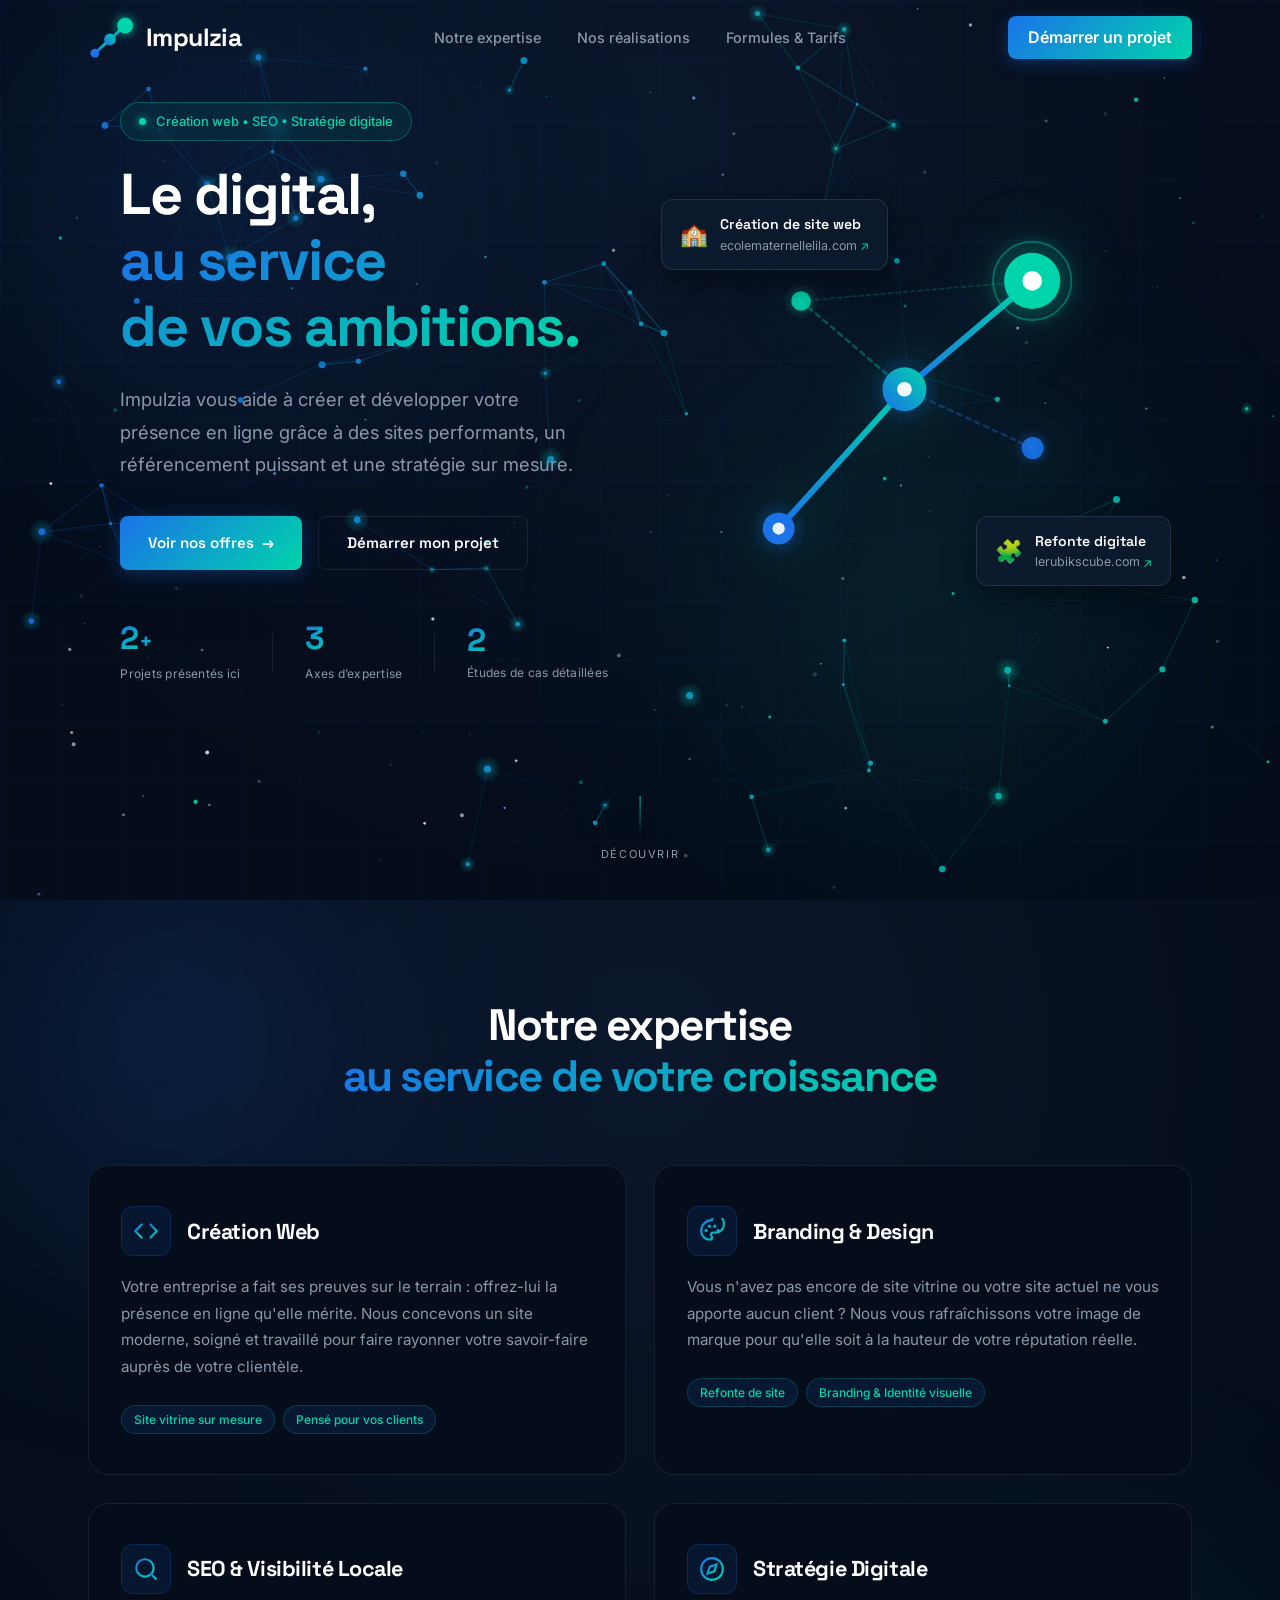
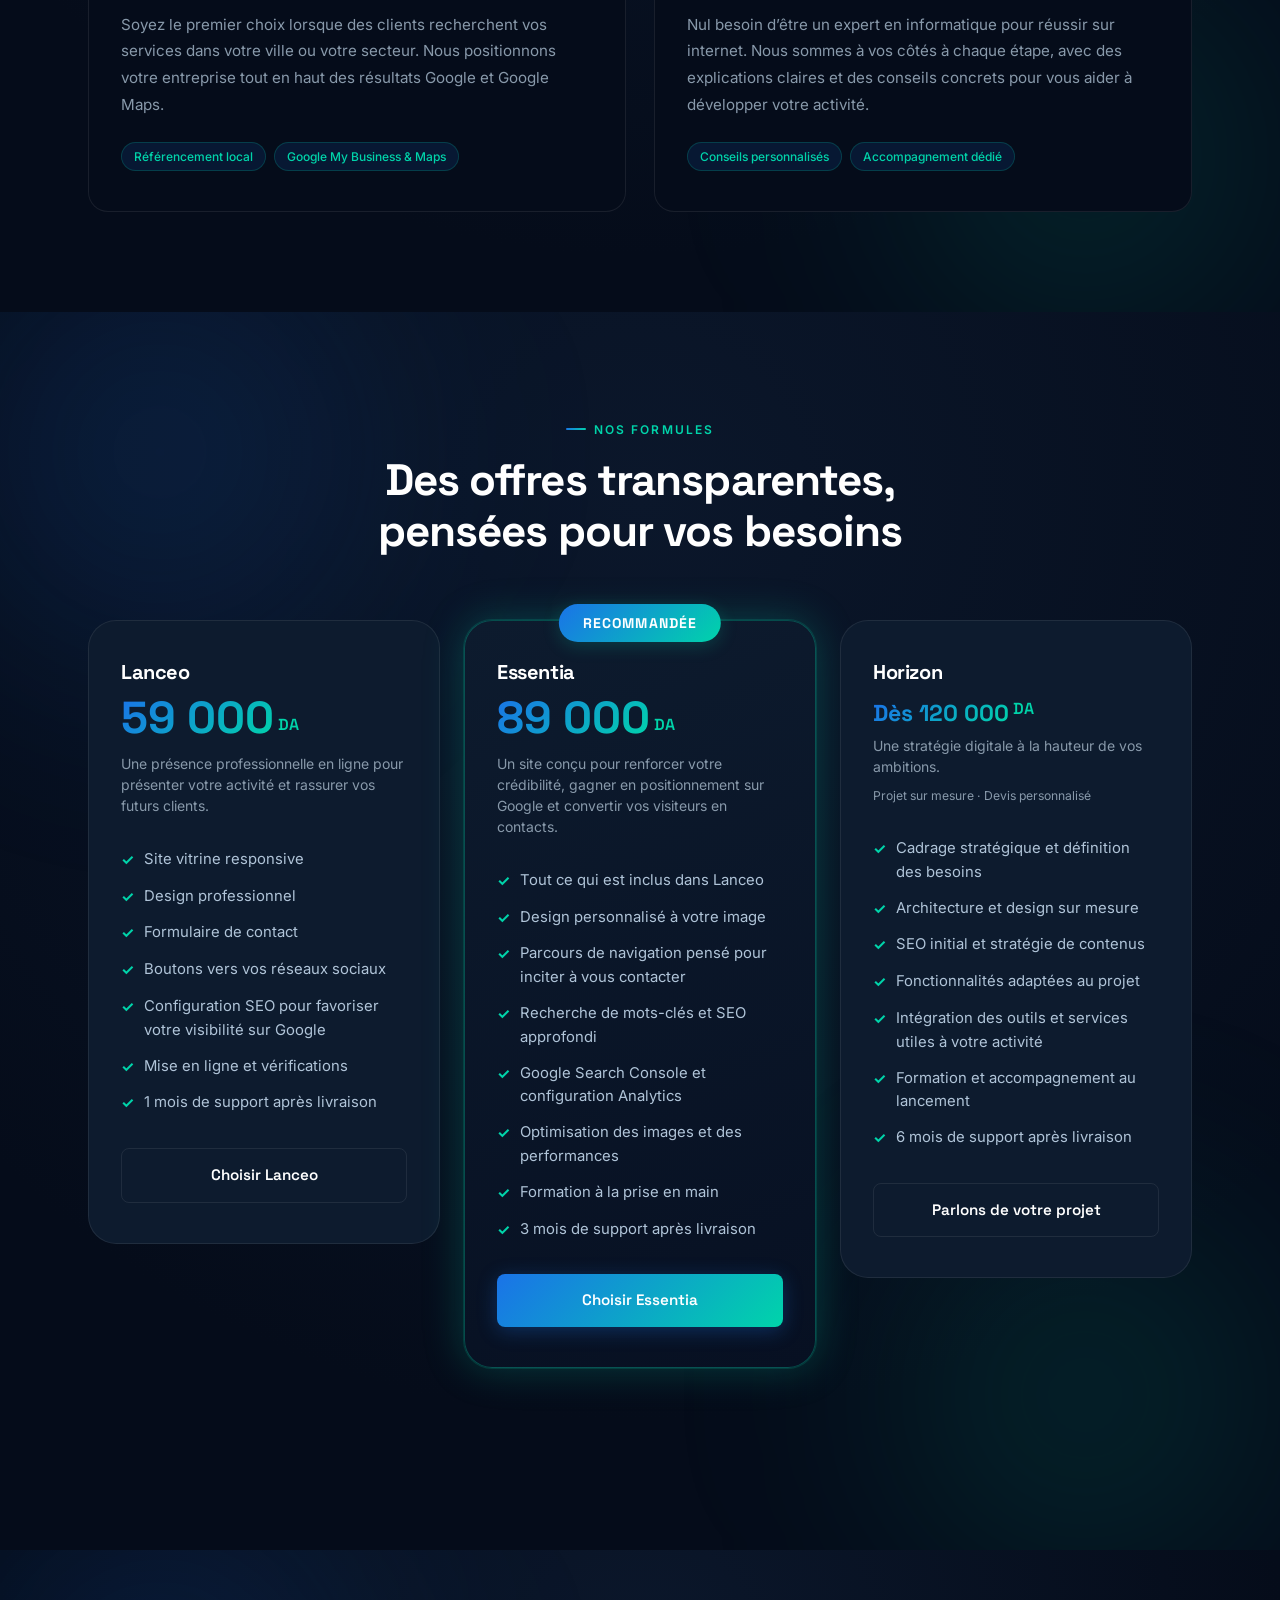
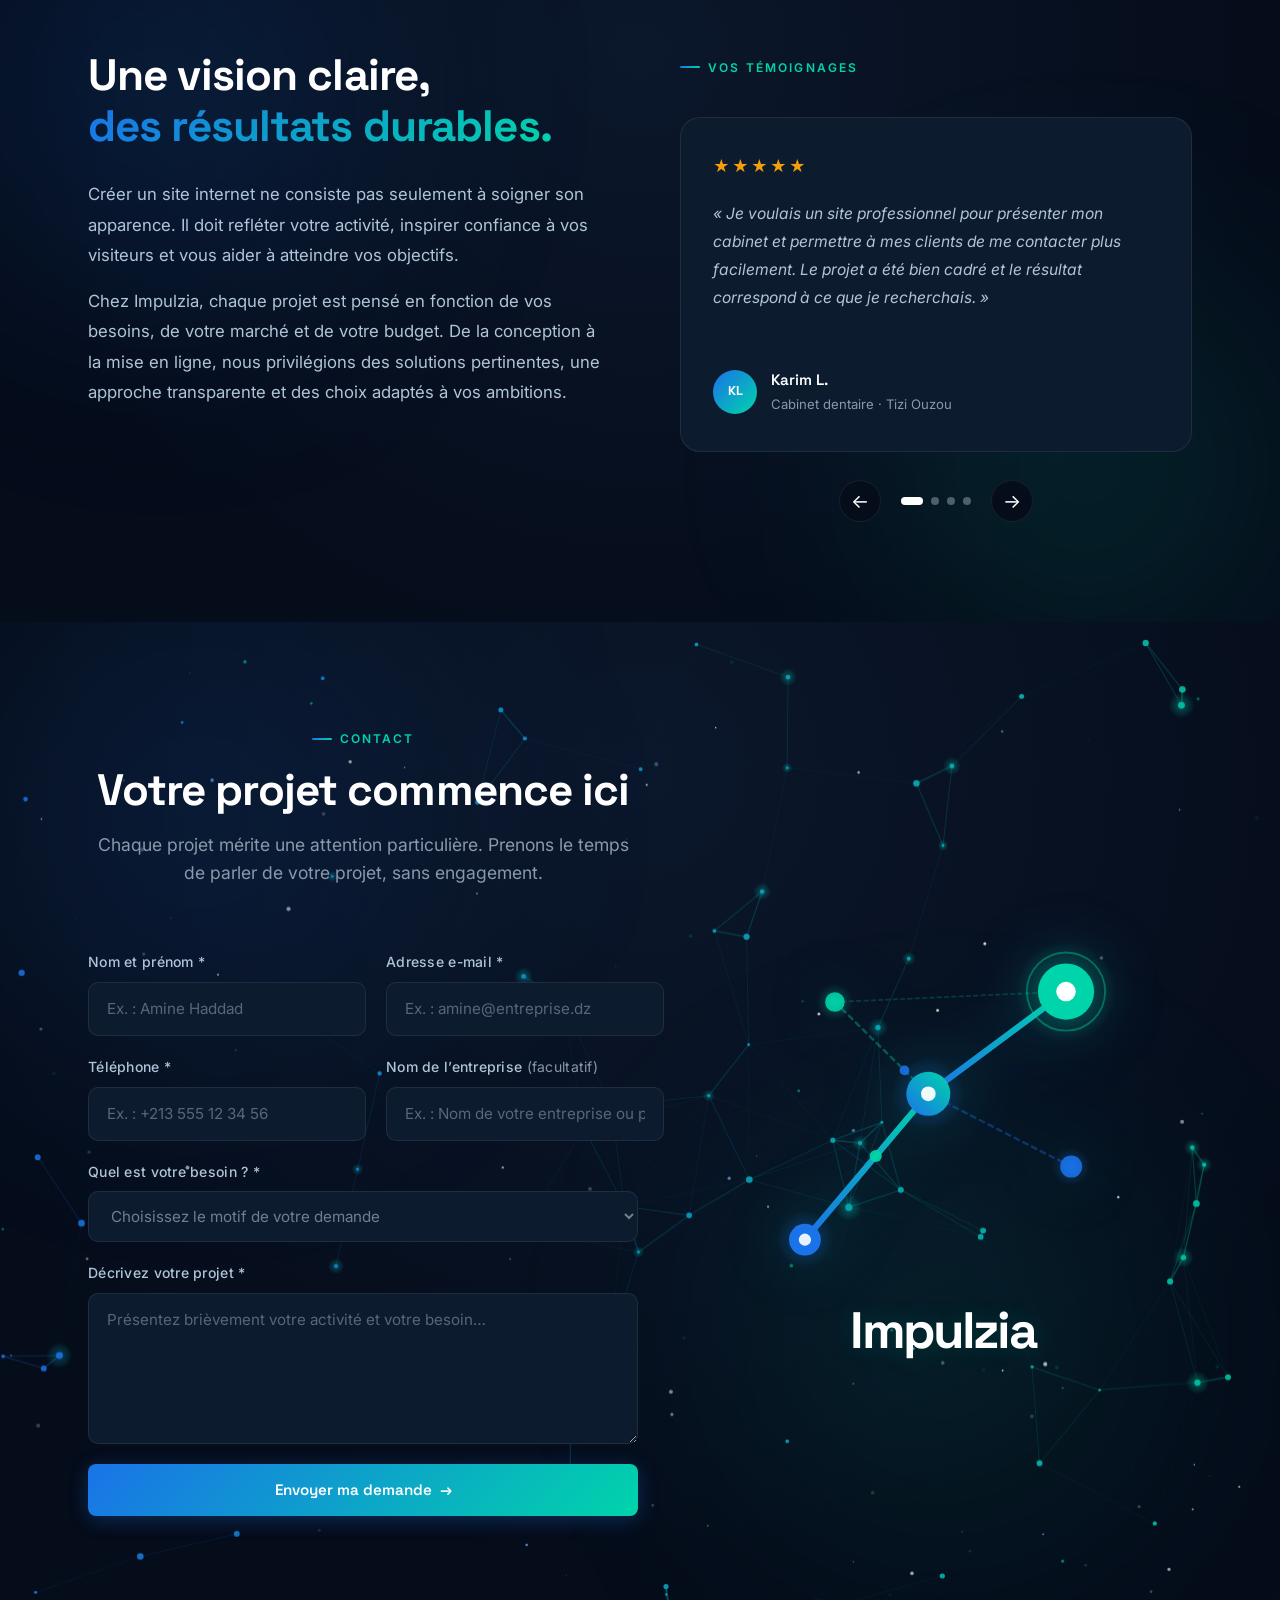
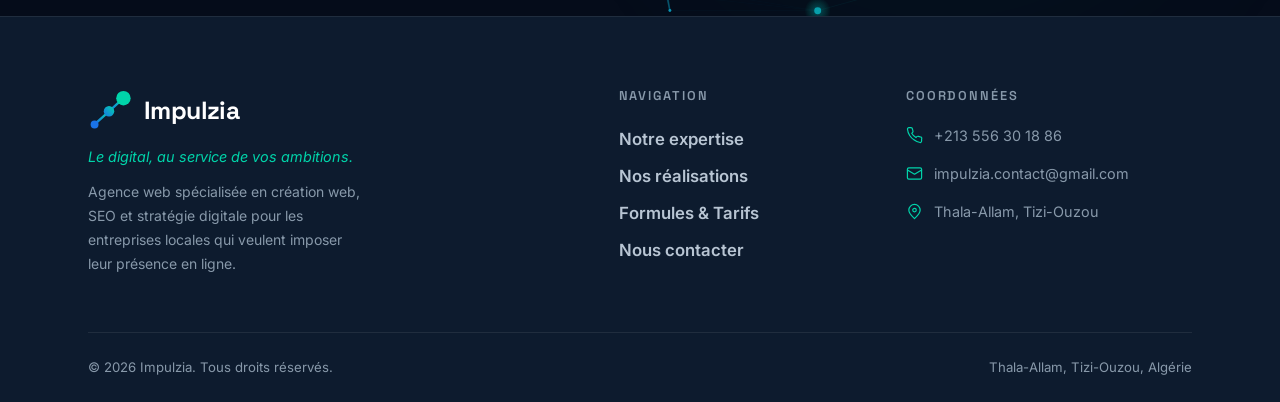
==== commit 47eea571: "Finalisation Formulaire" ====
--- a/index.html
+++ b/index.html
@@ -537,6 +537,7 @@
           <button type="submit" class="btn btn--primary btn--full" id="submit-btn">
             Envoyer ma demande <span class="btn-arrow" aria-hidden="true">→</span>
           </button>
+          <div id="form-status" class="form-status" role="status" aria-live="polite" hidden></div>
         </form>
         </div>
 
--- a/css/style.css
+++ b/css/style.css
@@ -1642,3 +1642,32 @@
   .case-detail-page .case-project-stack { gap: 10px; }
   .case-detail-page .case-cta { padding-top: 36px; }
 }
+
+.form-status {
+  margin-top: 16px;
+  padding: 14px 16px;
+  border-radius: 10px;
+  font-size: 14px;
+  line-height: 1.6;
+}
+
+.form-status.is-success {
+  display: block;
+  color: #0f766e;
+  background: rgba(20, 184, 166, 0.10);
+  border: 1px solid rgba(20, 184, 166, 0.30);
+}
+
+.form-status.is-error {
+  display: block;
+  color: #b91c1c;
+  background: rgba(239, 68, 68, 0.08);
+  border: 1px solid rgba(239, 68, 68, 0.25);
+}
+
+.form-status.is-loading {
+  display: block;
+  color: #64748b;
+  background: rgba(148, 163, 184, 0.10);
+  border: 1px solid rgba(148, 163, 184, 0.25);
+}
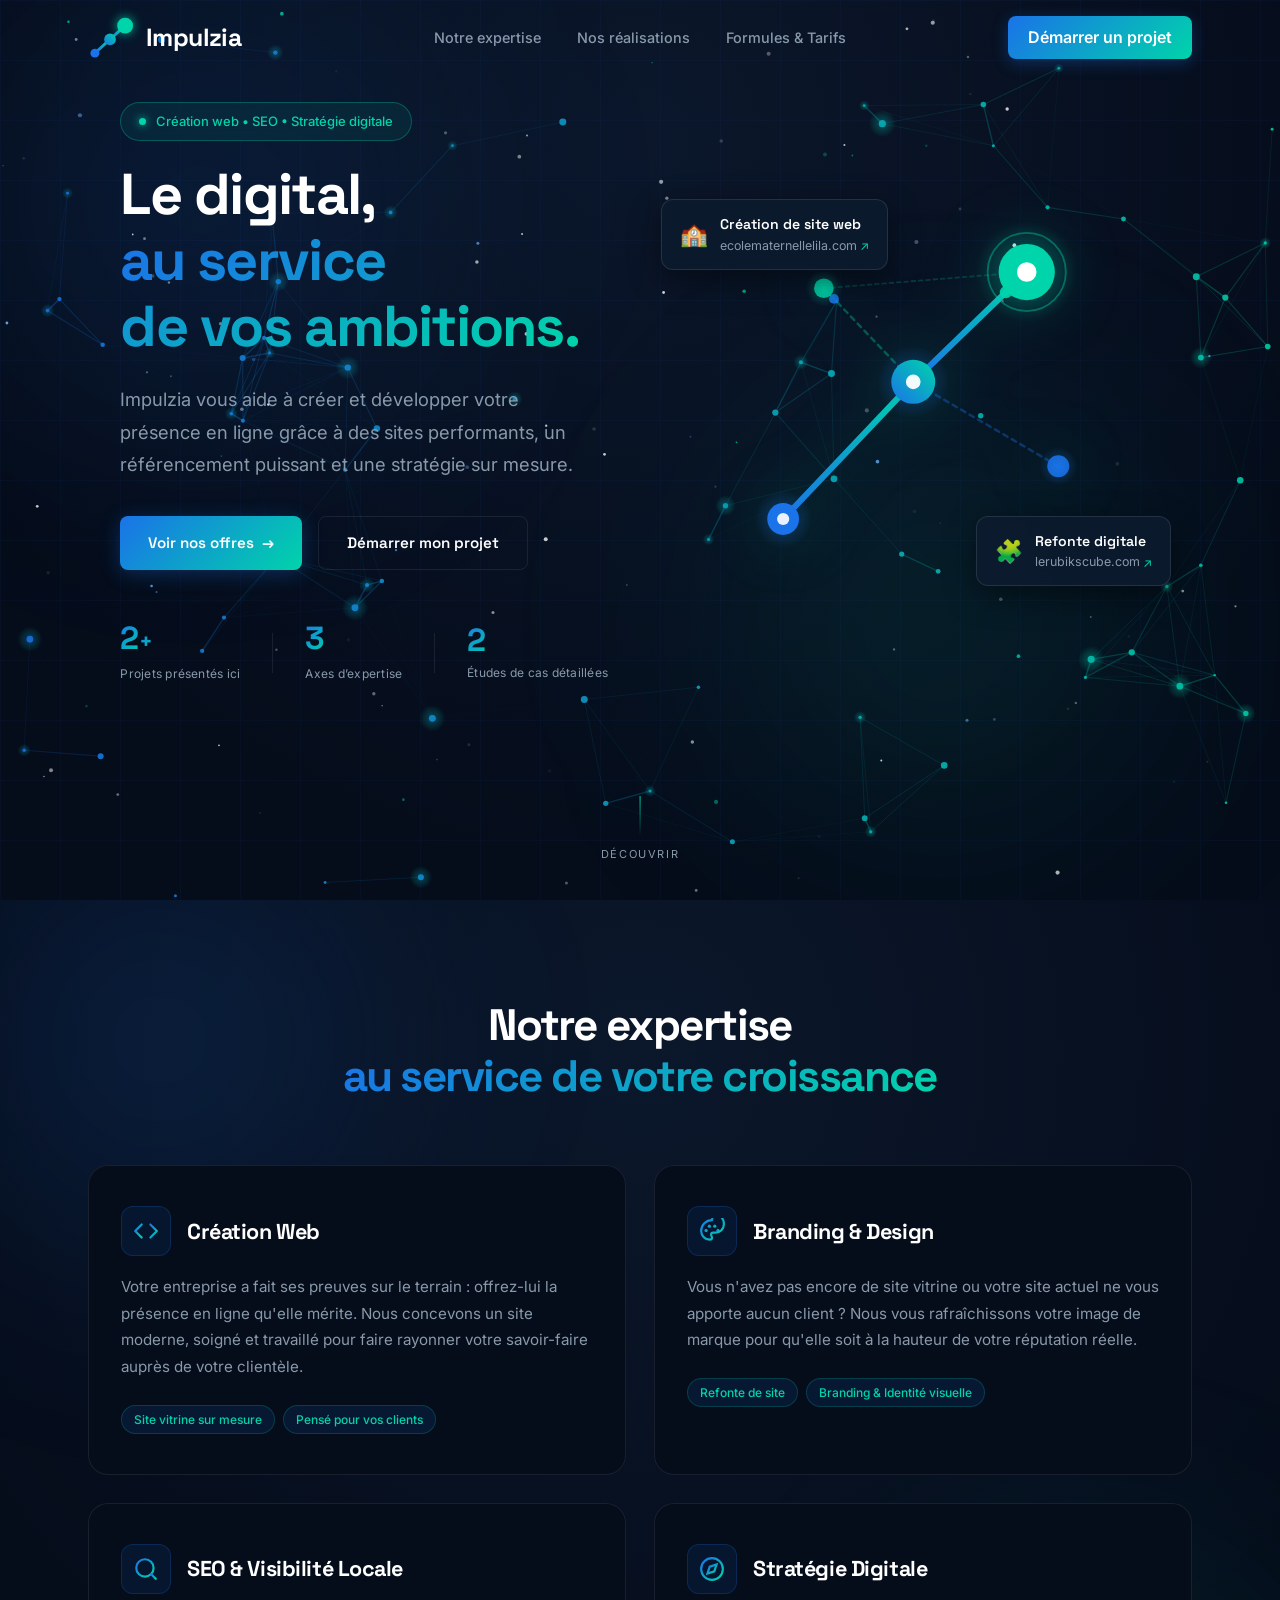
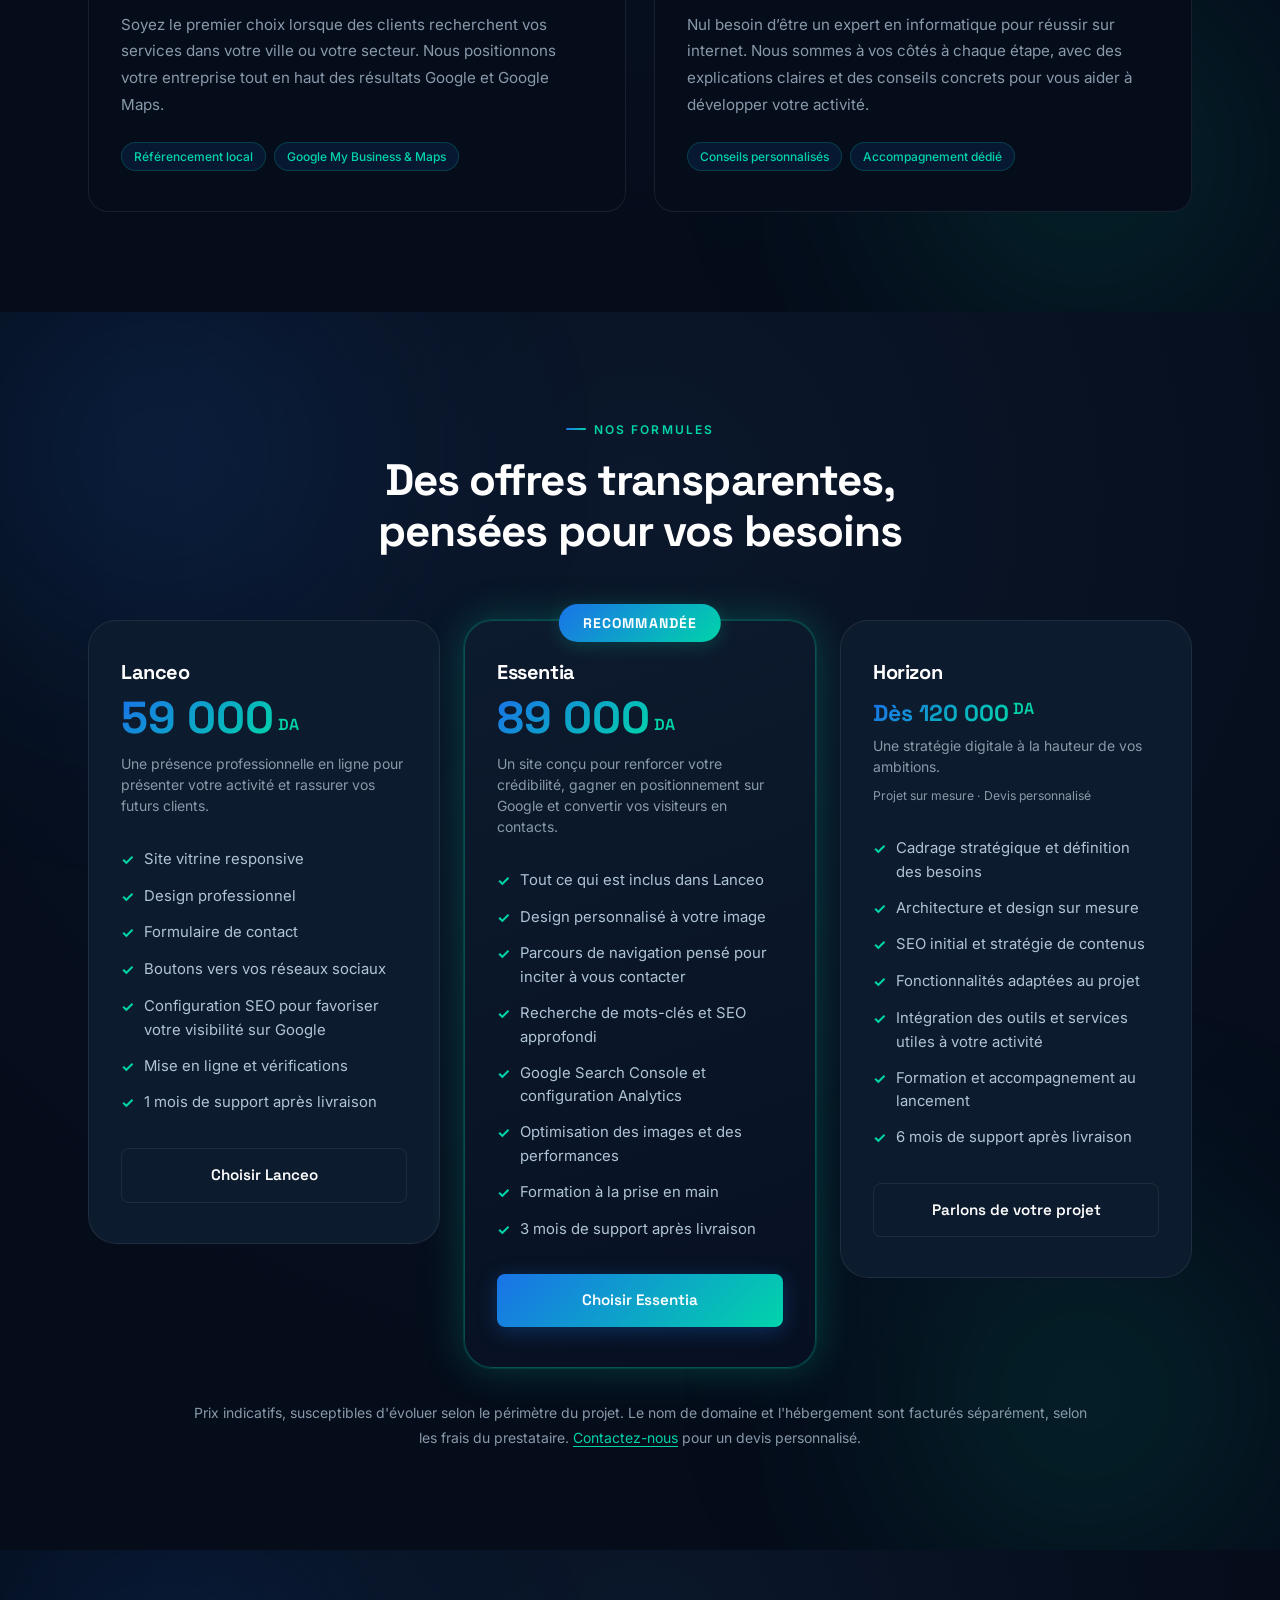
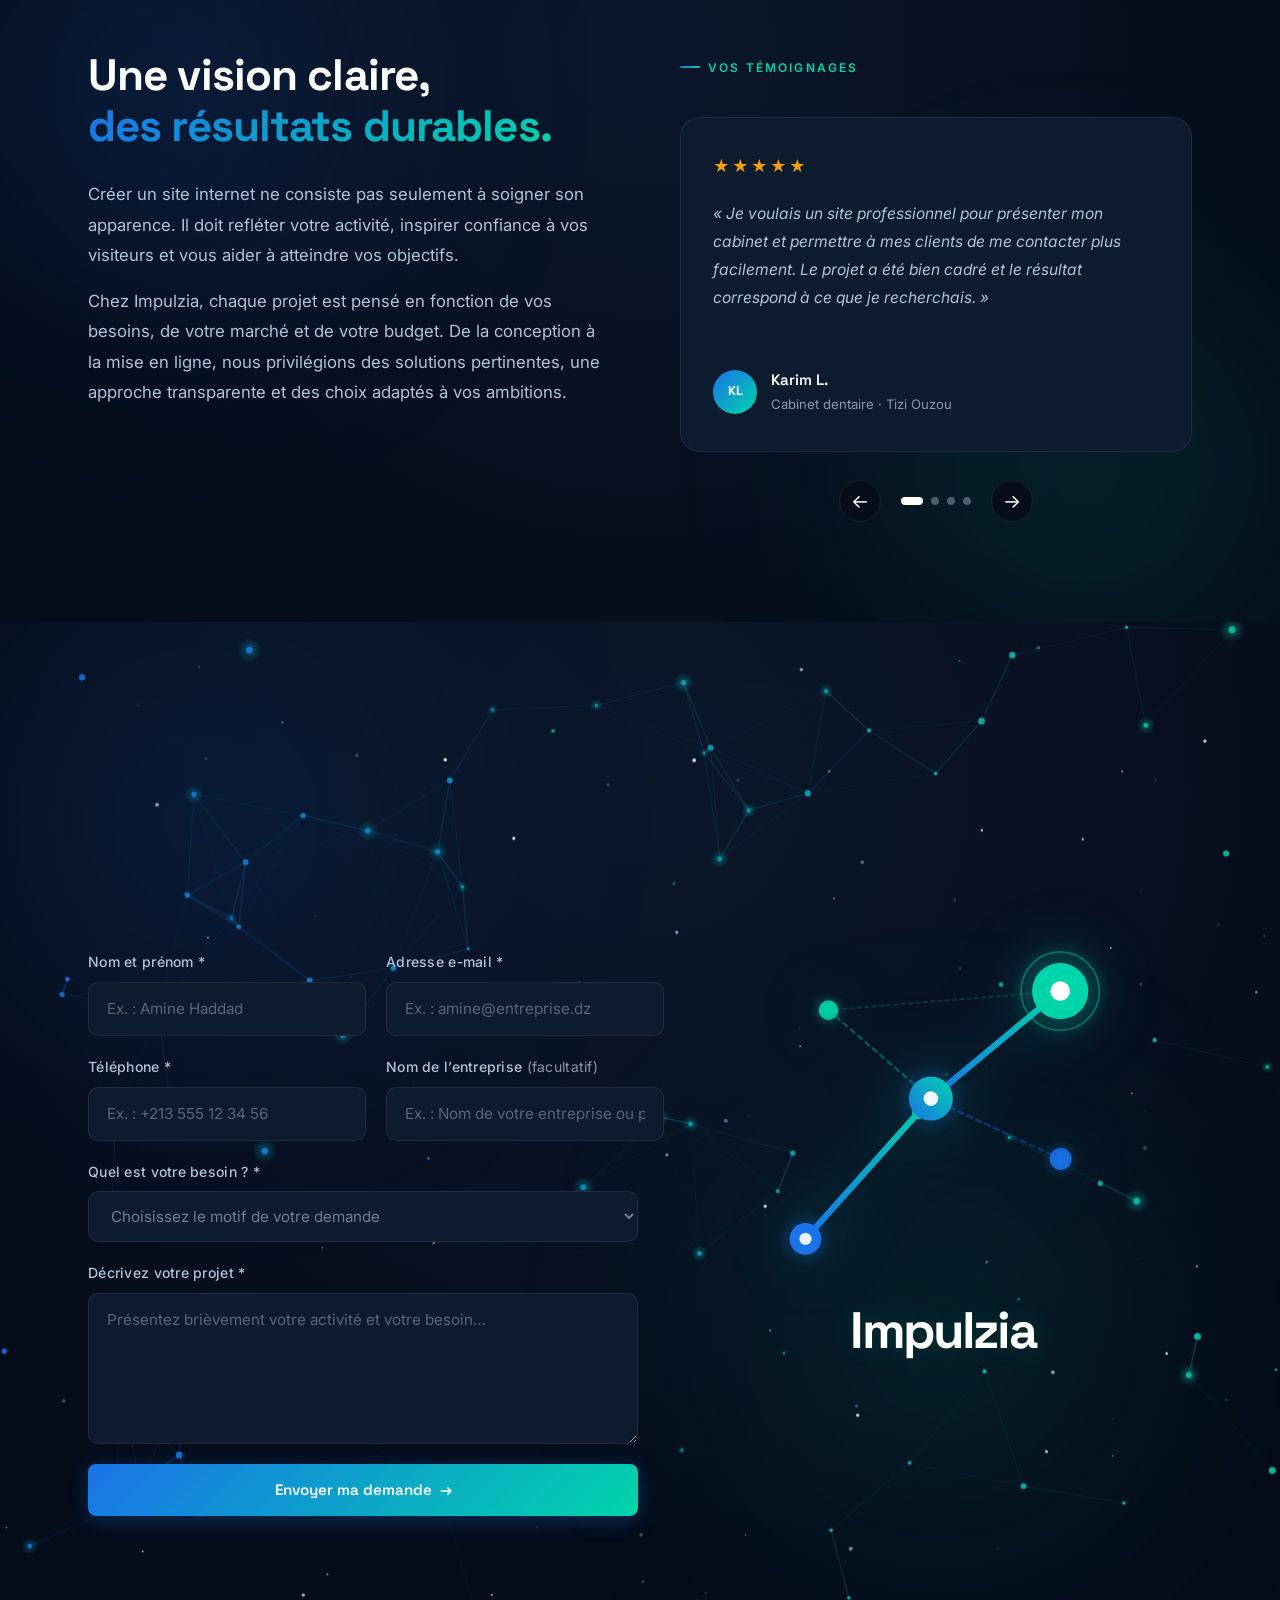
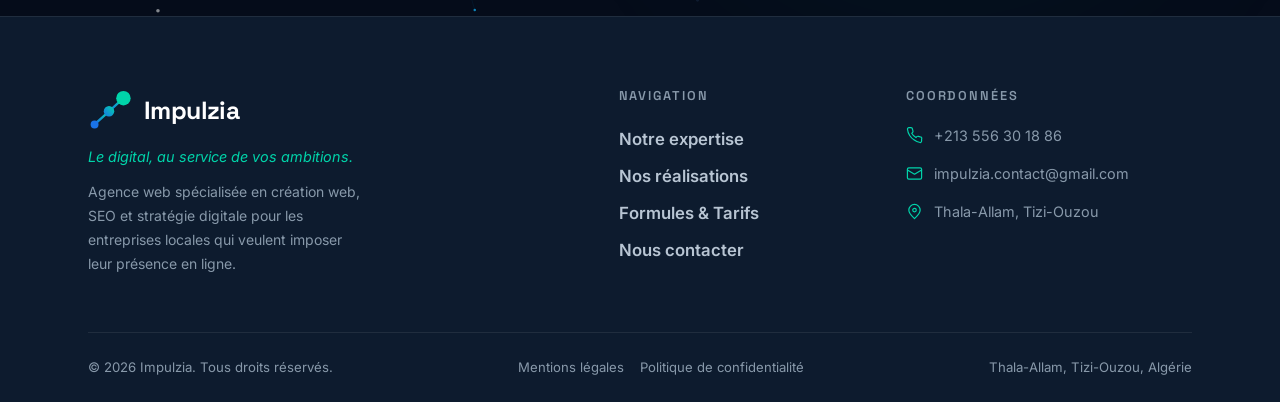
==== commit 0fe1a8d2: "Mentions légales" ====
--- a/index.html
+++ b/index.html
@@ -674,6 +674,7 @@
 
       <div class="footer-bottom">
         <p>© 2026 Impulzia. Tous droits réservés.</p>
+        <nav class="footer-legal-links" aria-label="Liens légaux"><a href="mentions-legales.html">Mentions légales</a><a href="politique-confidentialite.html">Politique de confidentialité</a></nav>
         <p>Thala-Allam, Tizi-Ouzou, Algérie</p>
       </div>
     </div>
--- a/css/style.css
+++ b/css/style.css
@@ -1671,3 +1671,132 @@
   background: rgba(148, 163, 184, 0.10);
   border: 1px solid rgba(148, 163, 184, 0.25);
 }
+
+
+/* ══════════════════════════════════════════════
+   LEGAL PAGES — Mentions légales & confidentialité
+   ══════════════════════════════════════════════ */
+.legal-main {
+  min-height: 70vh;
+  padding-top: 100px;
+  background: radial-gradient(circle at 50% 0%, #0B172B 0%, #050C1A 68%);
+}
+.legal-hero {
+  padding: 64px 0 38px;
+}
+.legal-hero .case-h2 {
+  font-size: clamp(2.25rem, 5vw, 3.8rem);
+  line-height: 1.1;
+  letter-spacing: -.045em;
+  margin: 0 0 18px;
+  color: var(--text, #F5F8FC);
+}
+.legal-intro {
+  max-width: 720px;
+  color: #aebdcd;
+  font-size: 1.05rem;
+  line-height: 1.75;
+}
+.legal-updated {
+  color: var(--muted, #8292a7);
+  font-size: .85rem;
+  margin-top: 18px;
+}
+.legal-content {
+  padding: 18px 0 96px;
+}
+.legal-container {
+  max-width: 900px;
+}
+.legal-section {
+  padding: 26px 0;
+  border-bottom: 1px solid rgba(148, 163, 184, .15);
+}
+.legal-section h2 {
+  color: #f3f7fb;
+  font-family: 'Space Grotesk', sans-serif;
+  font-size: clamp(1.25rem, 2.5vw, 1.55rem);
+  line-height: 1.35;
+  margin: 0 0 14px;
+}
+.legal-section p,
+.legal-section li {
+  color: #b5c2d1;
+  font-size: .98rem;
+  line-height: 1.85;
+}
+.legal-section p + p {
+  margin-top: 12px;
+}
+.legal-section ul {
+  padding-left: 1.25rem;
+  margin: 12px 0;
+}
+.legal-section li + li {
+  margin-top: 5px;
+}
+.legal-section a {
+  color: #55dfc1;
+  text-decoration: underline;
+  text-underline-offset: 3px;
+  overflow-wrap: anywhere;
+}
+.legal-section a:hover {
+  color: #8af1dc;
+}
+.legal-note {
+  margin-top: 24px;
+  padding: 16px 18px;
+  border: 1px solid rgba(0, 212, 170, .25);
+  border-left: 3px solid #00D4AA;
+  border-radius: 10px;
+  background: rgba(0, 212, 170, .055);
+  color: #b5c9d4;
+  font-size: .9rem;
+  line-height: 1.75;
+}
+.legal-footer-bottom {
+  gap: 18px;
+  flex-wrap: wrap;
+}
+.legal-footer-bottom nav {
+  display: flex;
+  gap: 18px;
+  flex-wrap: wrap;
+}
+.legal-footer-bottom nav a,
+.legal-footer-bottom > a {
+  color: var(--muted, #8292a7);
+  font-size: .85rem;
+  text-decoration: none;
+}
+.legal-footer-bottom nav a:hover,
+.legal-footer-bottom > a:hover {
+  color: #55dfc1;
+}
+@media (max-width: 640px) {
+  .legal-main { padding-top: 82px; }
+  .legal-hero { padding: 48px 0 28px; }
+  .legal-content { padding-bottom: 64px; }
+  .legal-section { padding: 22px 0; }
+  .legal-section p, .legal-section li { font-size: .94rem; }
+  .legal-footer-bottom { align-items: flex-start; flex-direction: column; }
+}
+
+.footer-legal-links {
+  display: flex;
+  align-items: center;
+  gap: 16px;
+  flex-wrap: wrap;
+}
+.footer-legal-links a {
+  color: var(--muted, #8292a7);
+  font-size: .82rem;
+  text-decoration: none;
+}
+.footer-legal-links a:hover {
+  color: #55dfc1;
+}
+@media (max-width: 640px) {
+  .footer-legal-links { gap: 12px; }
+}
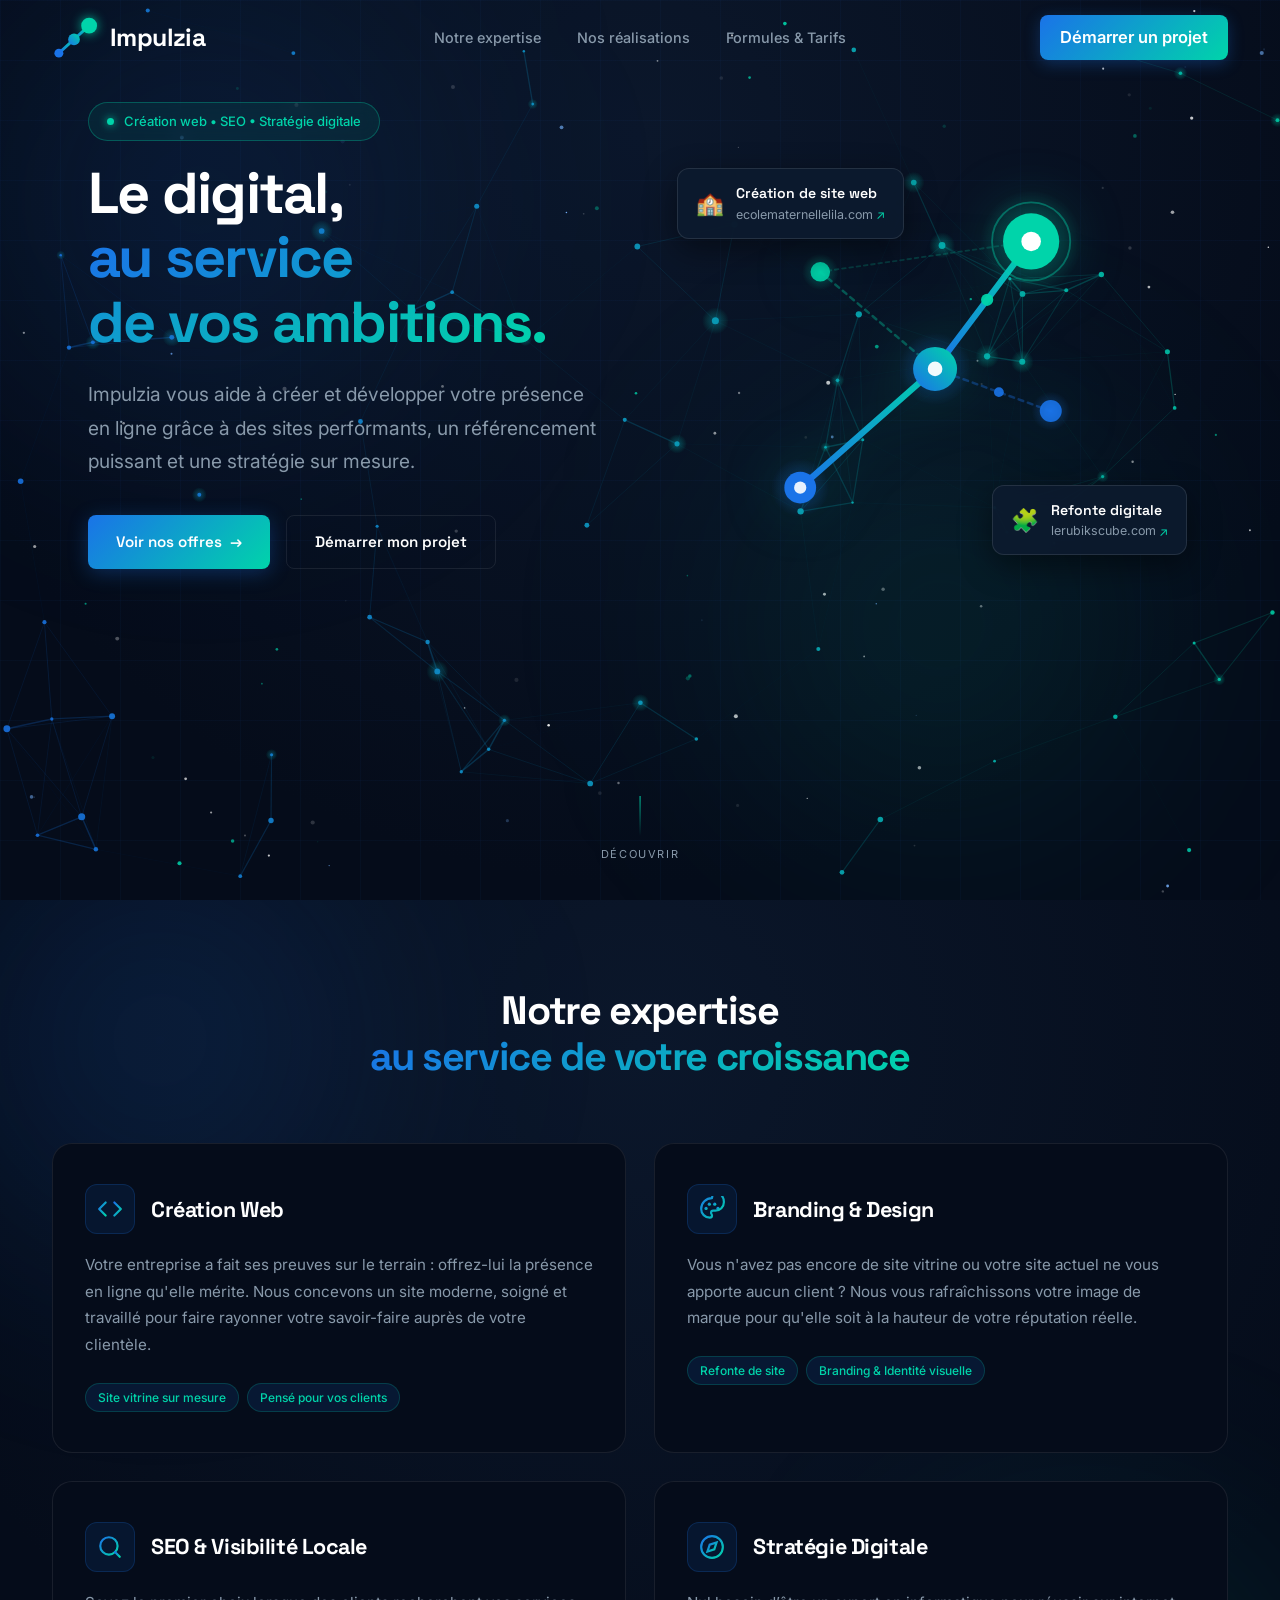
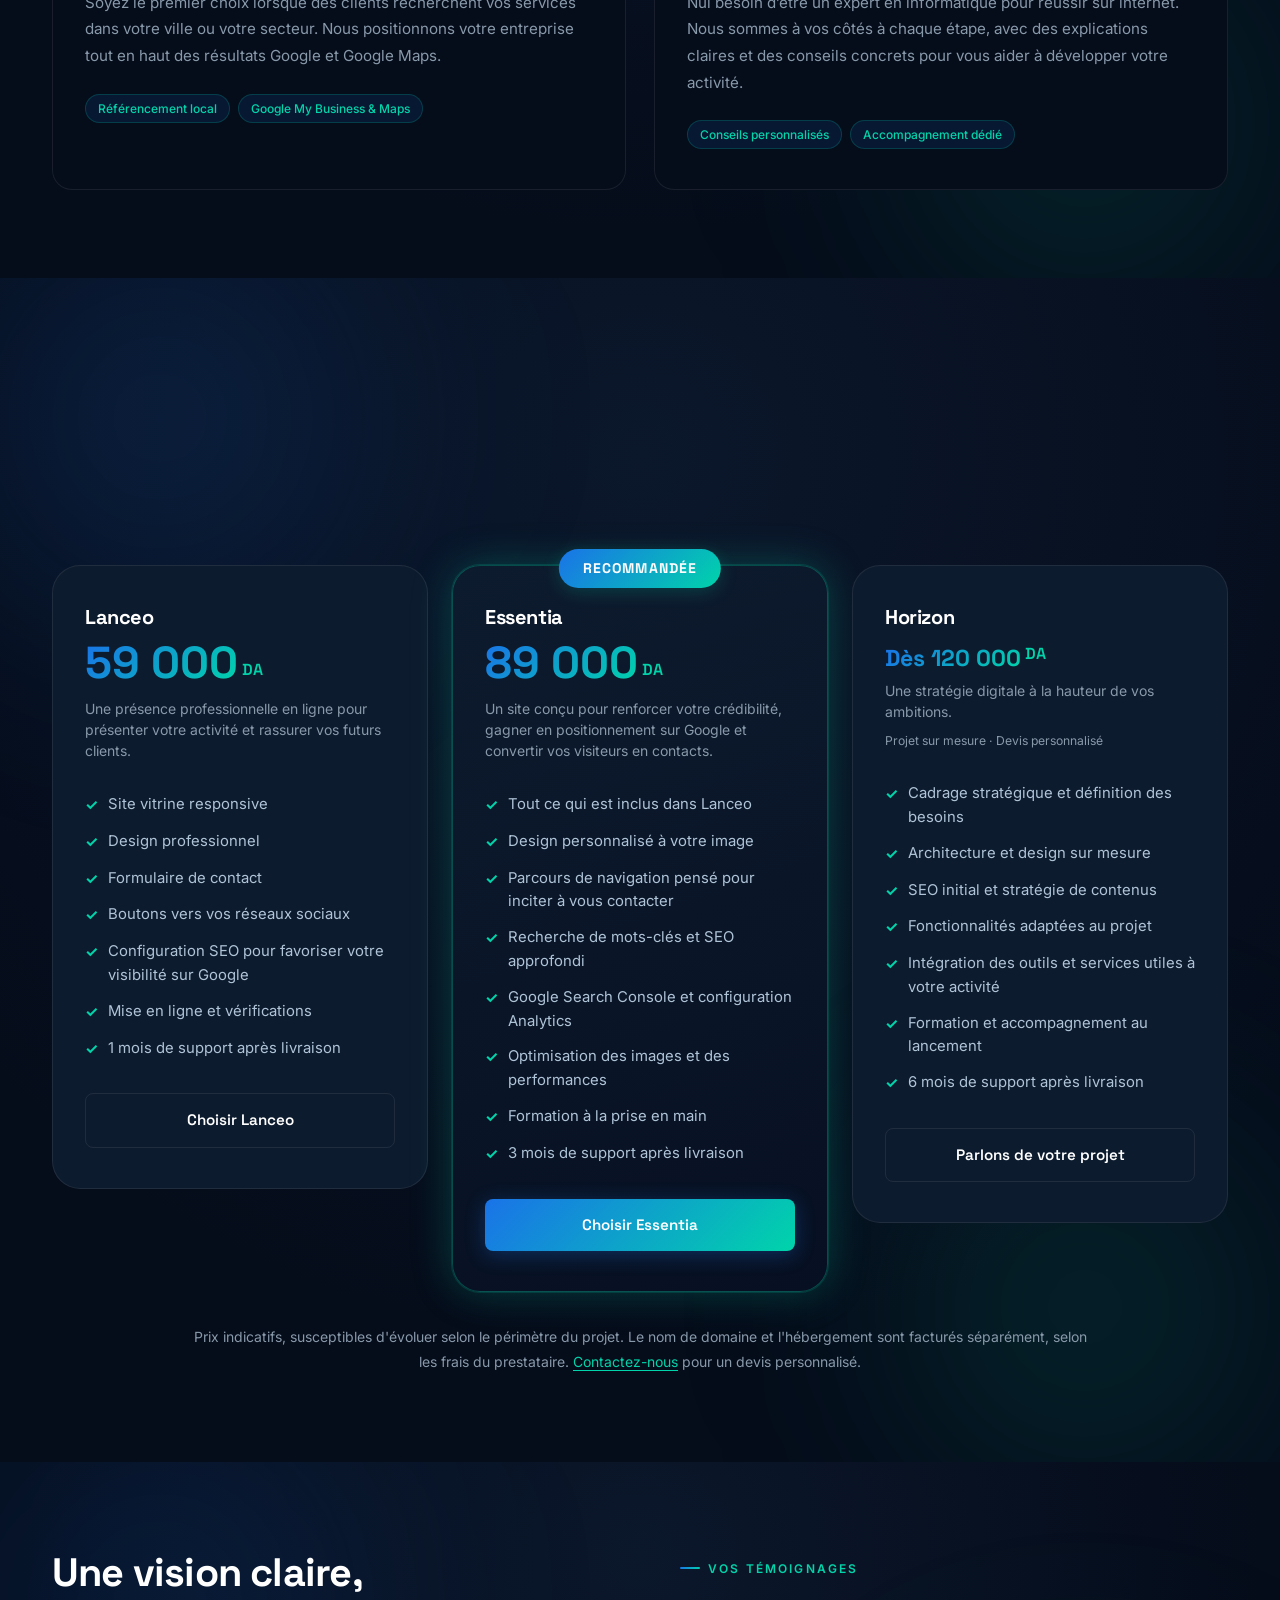
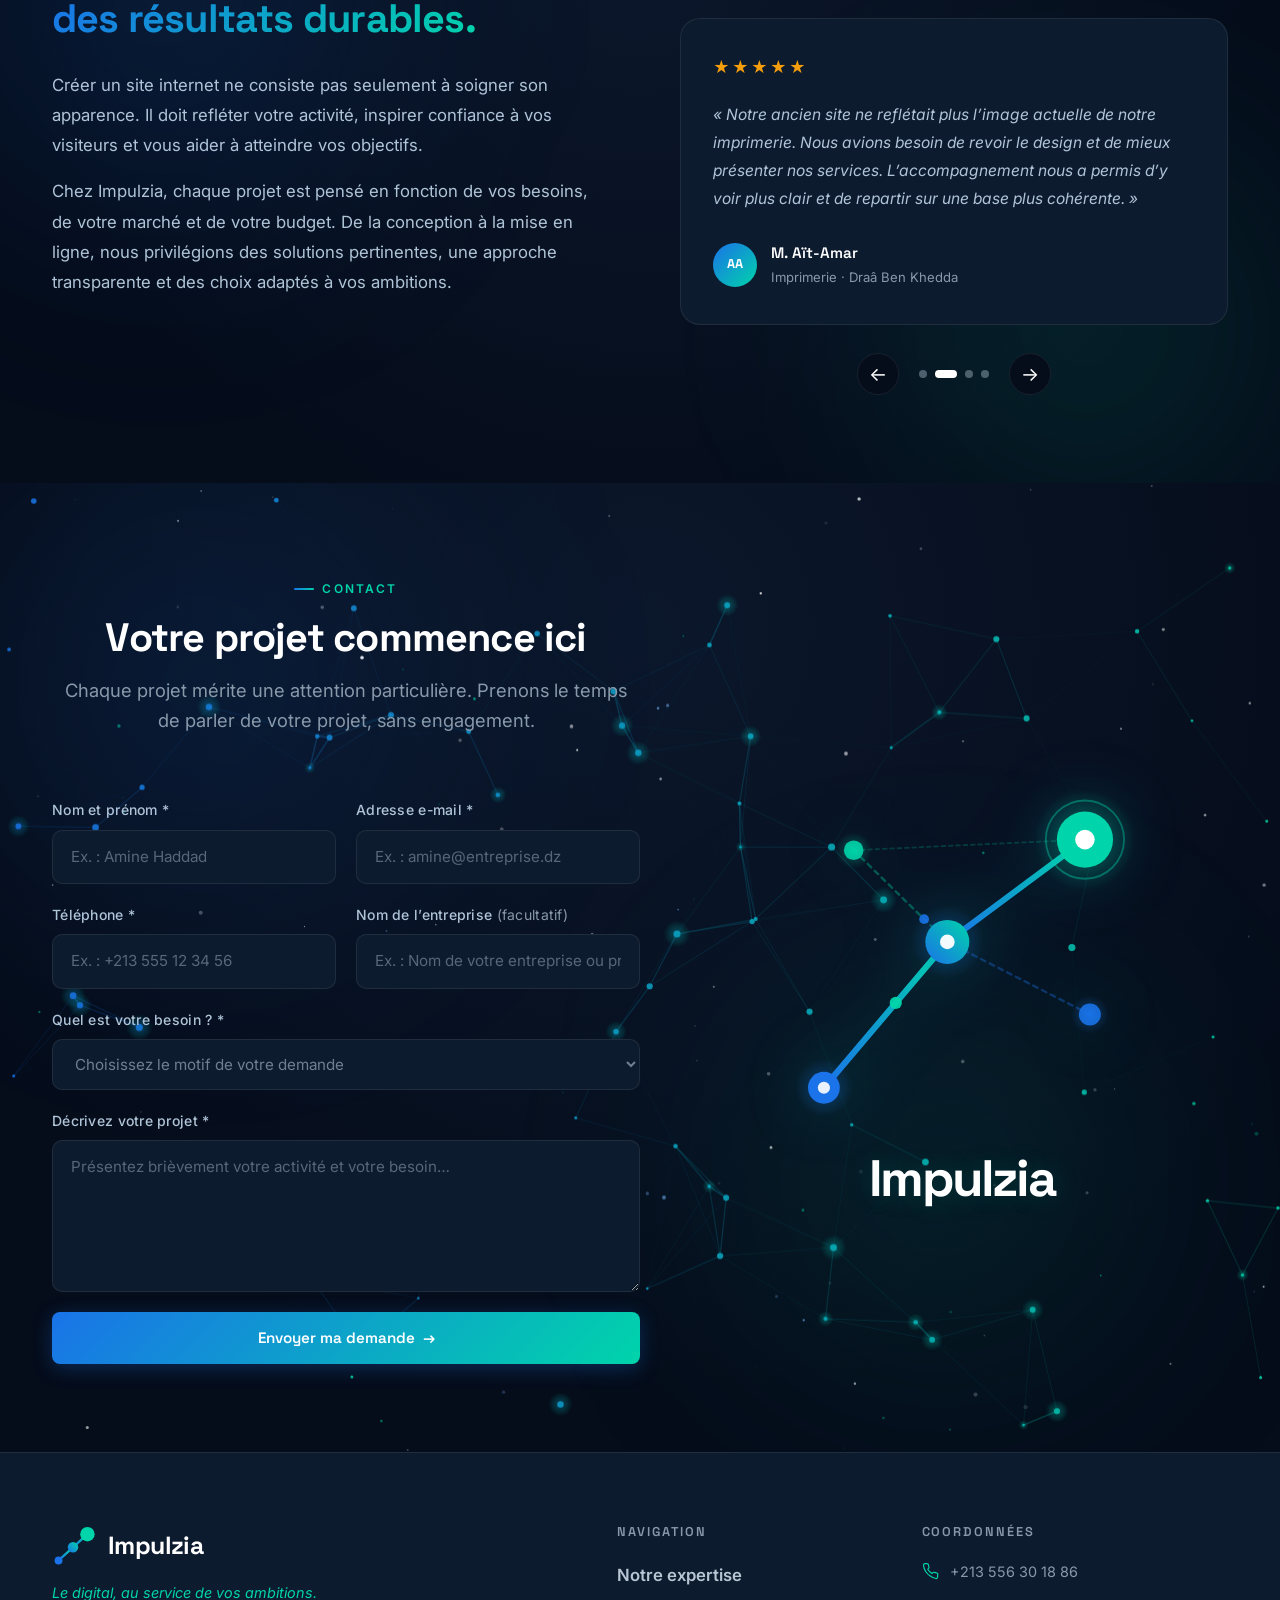
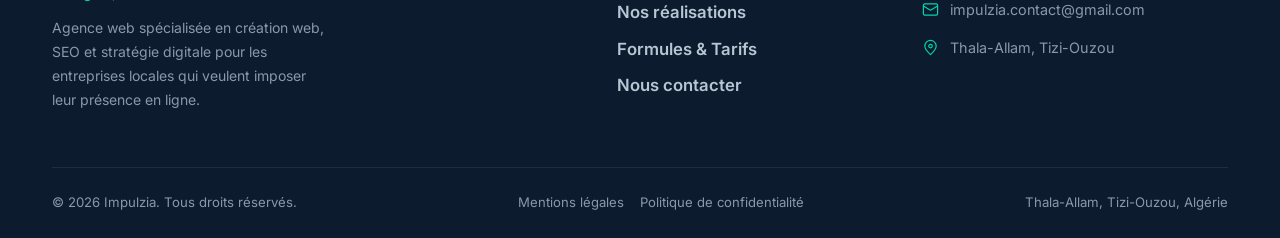
==== commit ffeab03f: "Desktop Scale" ====
--- a/index.html
+++ b/index.html
@@ -89,28 +89,6 @@
           <a href="#contact" class="btn btn--ghost" id="hero-cta-contact">Démarrer mon projet</a>
         </div>
 
-        <div class="hero-stats reveal delay-4" aria-label="Chiffres clés">
-          <div class="stat">
-            <div>
-              <span class="stat-number" data-target="2">0</span><span class="stat-plus">+</span>
-            </div>
-            <span class="stat-label">Projets présentés ici</span>
-          </div>
-          <div class="stat-divider" aria-hidden="true"></div>
-          <div class="stat">
-            <div>
-              <span class="stat-number" data-target="3">0</span><span class="stat-plus"></span>
-            </div>
-            <span class="stat-label">Axes d’expertise</span>
-          </div>
-          <div class="stat-divider" aria-hidden="true"></div>
-          <div class="stat">
-            <div>
-              <span class="stat-number" data-target="2">0</span>
-            </div>
-            <span class="stat-label">Études de cas détaillées</span>
-          </div>
-        </div>
       </div>
 
       <!-- Visual -->
--- a/css/style.css
+++ b/css/style.css
@@ -1800,3 +1800,52 @@
 @media (max-width: 640px) {
   .footer-legal-links { gap: 12px; }
 }
+
+
+/* ── AJUSTEMENT D'ÉCHELLE DESKTOP — V42.6 ─────────────────
+   Améliore la lisibilité à 100 % sur les grands écrans sans
+   modifier les contenus, le header/footer ou les règles mobile. */
+@media (min-width: 1200px) {
+  :root { --section-pad: 88px; }
+
+  .container {
+    max-width: 1240px;
+    padding-left: 32px;
+    padding-right: 32px;
+  }
+
+  body { font-size: 1.03rem; }
+
+  .hero-title {
+    font-size: clamp(3.15rem, 4.5vw, 4.1rem);
+    line-height: 1.12;
+  }
+
+  .hero-desc {
+    font-size: 1.2rem;
+    max-width: 520px;
+  }
+
+  .section-title {
+    font-size: clamp(2.35rem, 3.1vw, 3rem);
+  }
+
+  .section-desc {
+    font-size: 1.15rem;
+    max-width: 620px;
+  }
+
+  .portfolio-header {
+    max-width: 860px;
+    margin-bottom: 44px;
+  }
+
+  .portfolio-grid { gap: 32px; }
+}
+
+/* Écrans desktop intermédiaires : largeur plus confortable,
+   sans appliquer l'agrandissement typographique maximal. */
+@media (min-width: 1025px) and (max-width: 1199px) {
+  .container { max-width: 1120px; padding-left: 28px; padding-right: 28px; }
+  .hero-title { font-size: clamp(2.8rem, 4.4vw, 3.5rem); }
+}
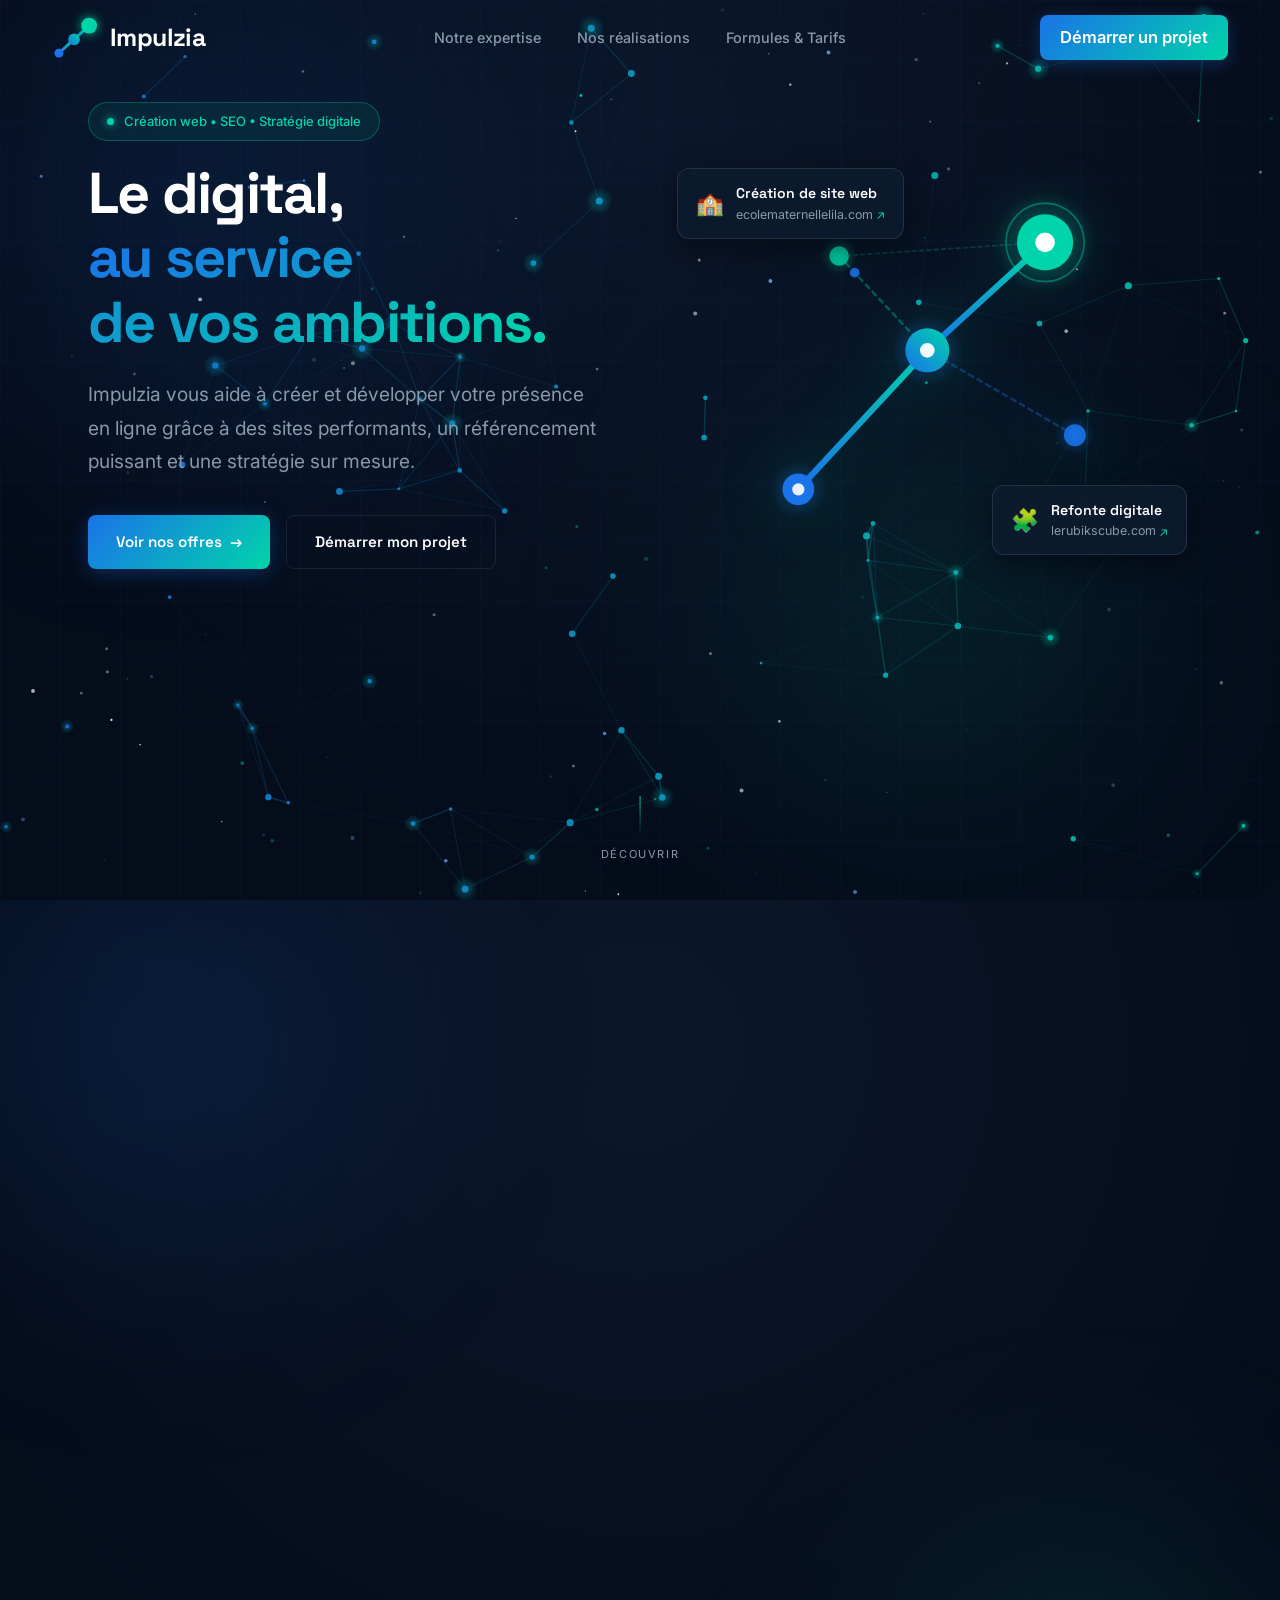
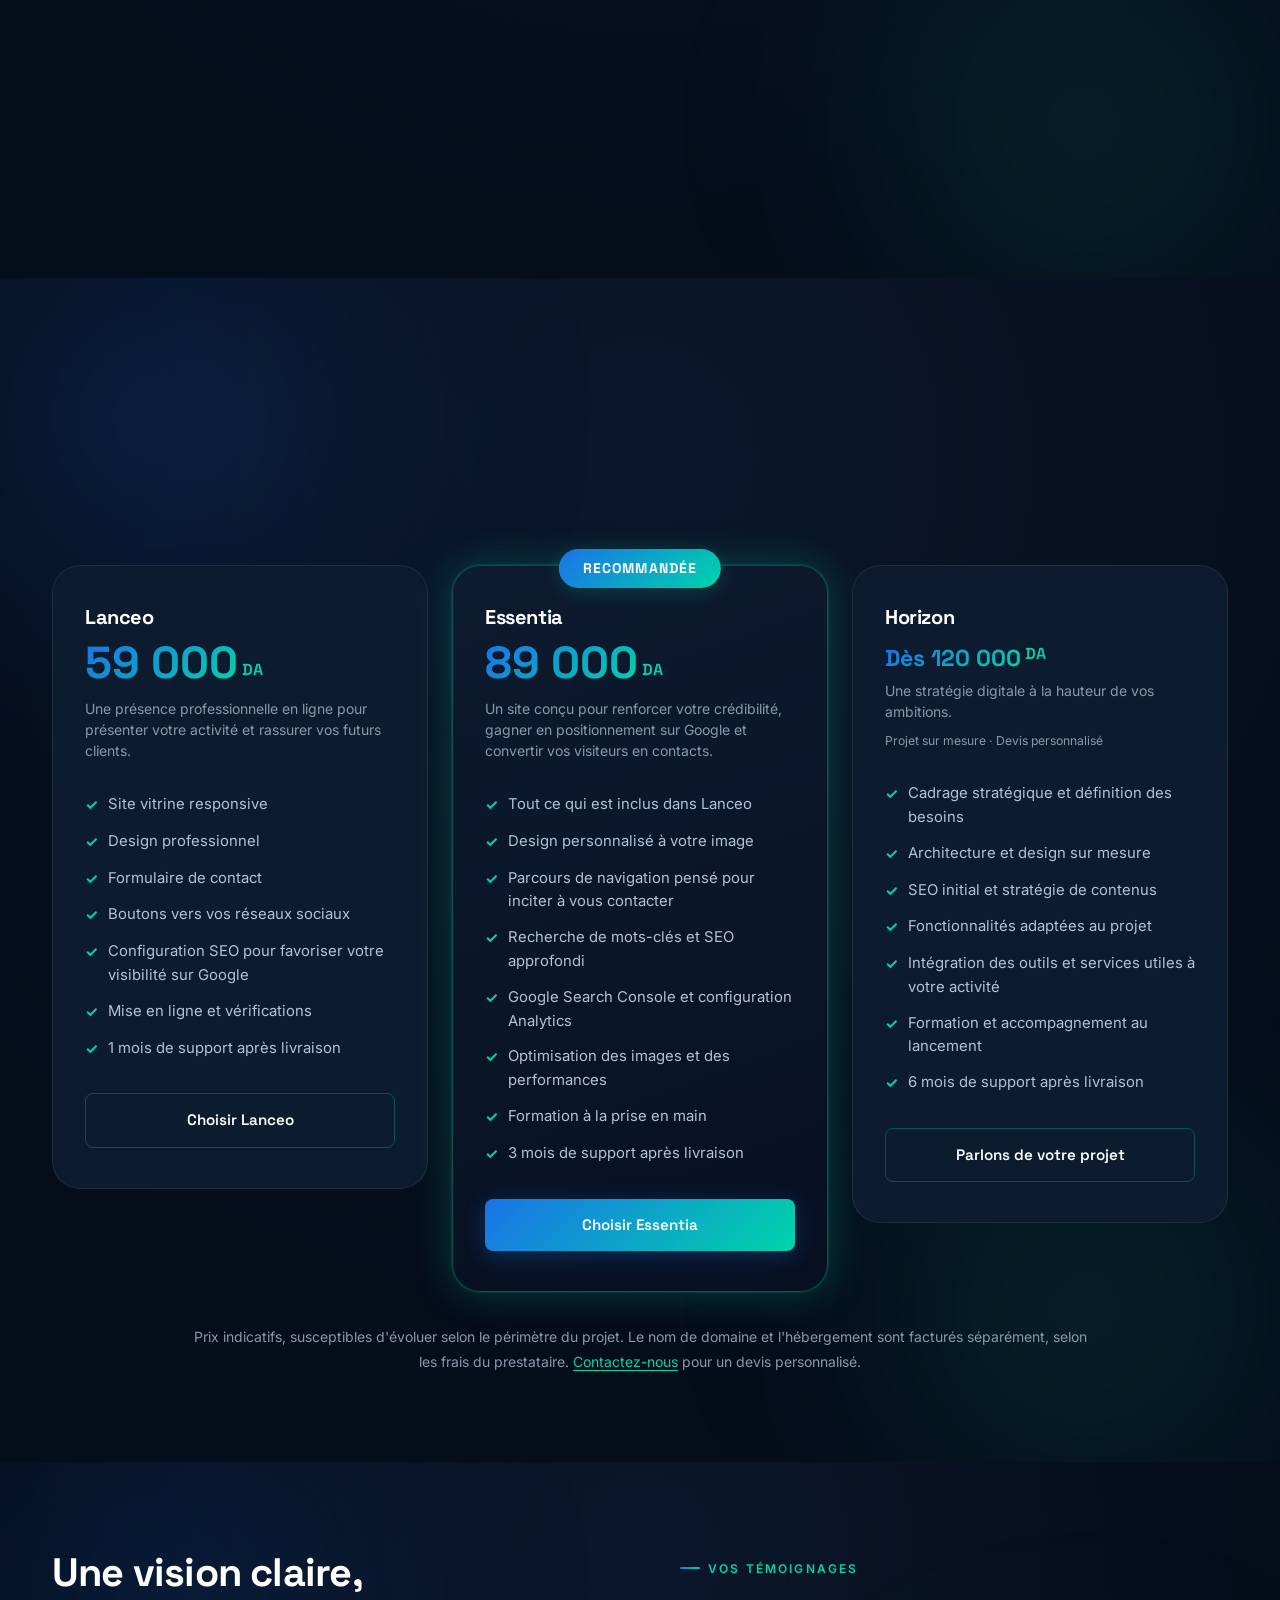
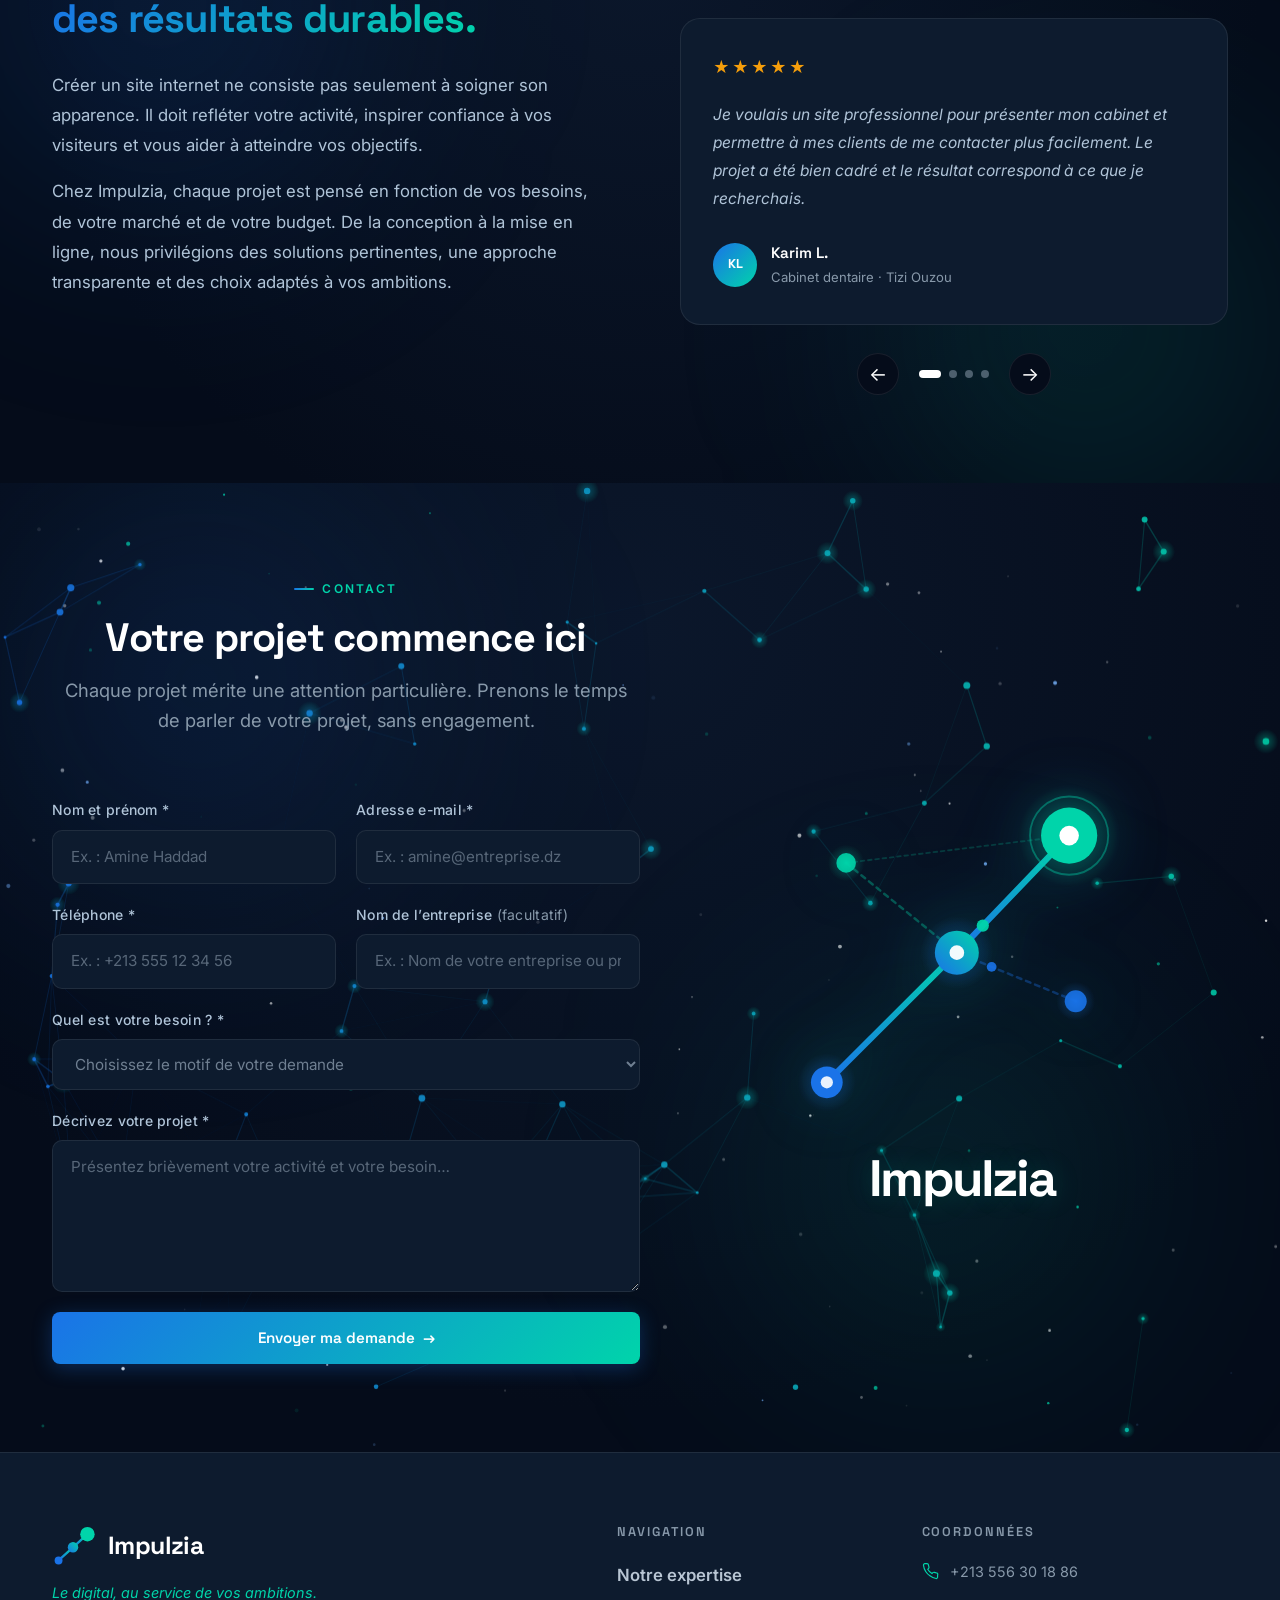
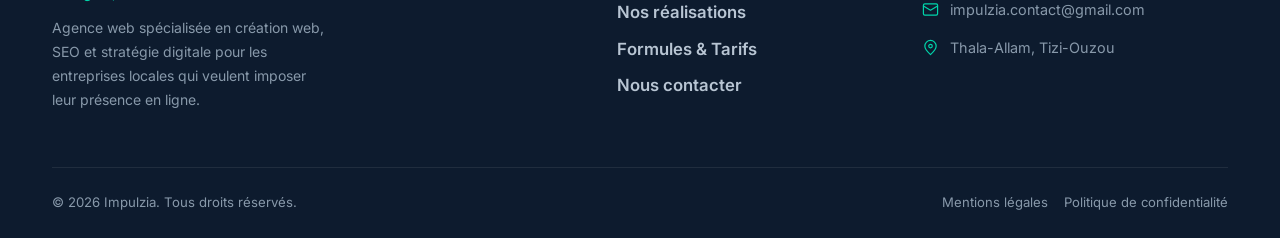
==== commit 3ceae90a: "Version mobile" ====
--- a/index.html
+++ b/index.html
@@ -431,10 +431,10 @@
           <div class="testimonial-carousel" aria-roledescription="carrousel" aria-label="Témoignages clients">
             <div class="testimonial-viewport">
               <div class="testimonial-track" role="list">
-                <blockquote class="testimonial-card" role="listitem"><div class="testimonial-stars" aria-hidden="true">★★★★★</div><p class="testimonial-quote">« Je voulais un site professionnel pour présenter mon cabinet et permettre à mes clients de me contacter plus facilement. Le projet a été bien cadré et le résultat correspond à ce que je recherchais. »</p><footer class="testimonial-author"><div class="testimonial-avatar" aria-hidden="true">KL</div><div><div class="testimonial-name">Karim L.</div><div class="testimonial-role">Cabinet dentaire · Tizi Ouzou</div></div></footer></blockquote>
-                <blockquote class="testimonial-card" role="listitem"><div class="testimonial-stars" aria-hidden="true">★★★★★</div><p class="testimonial-quote">« Notre ancien site ne reflétait plus l’image actuelle de notre imprimerie. Nous avions besoin de revoir le design et de mieux présenter nos services. L’accompagnement nous a permis d’y voir plus clair et de repartir sur une base plus cohérente. »</p><footer class="testimonial-author"><div class="testimonial-avatar" aria-hidden="true">AA</div><div><div class="testimonial-name">M. Aït-Amar</div><div class="testimonial-role">Imprimerie · Draâ Ben Khedda</div></div></footer></blockquote>
-                <blockquote class="testimonial-card" role="listitem"><div class="testimonial-stars" aria-hidden="true">★★★★★</div><p class="testimonial-quote">« J’avais besoin de quelqu’un capable de comprendre mon projet et de me conseiller sans compliquer les choses. Les échanges ont été clairs, les propositions adaptées à mes besoins et j’ai pu avancer comme il se doit sur mon projet. »</p><footer class="testimonial-author"><div class="testimonial-avatar" aria-hidden="true">S</div><div><div class="testimonial-name">Sonia</div><div class="testimonial-role">Boutique en ligne · E-commerce</div></div></footer></blockquote>
-                <blockquote class="testimonial-card" role="listitem"><div class="testimonial-stars" aria-hidden="true">★★★★★</div><p class="testimonial-quote">« Nous voulions un site vitrine pour faire connaître notre établissement et montrer aux parents ce que nous proposons aux enfants. Nous avons été bien accompagnés et sommes ravis d’avoir un site qui présente bien notre école. »</p><footer class="testimonial-author"><div class="testimonial-avatar" aria-hidden="true">EL</div><div><div class="testimonial-name">École Maternelle Lila</div><div class="testimonial-role">Établissement scolaire · Tizi Ouzou</div></div></footer></blockquote>
+                <blockquote class="testimonial-card" role="listitem"><div class="testimonial-stars" aria-hidden="true">★★★★★</div><p class="testimonial-quote">Je voulais un site professionnel pour présenter mon cabinet et permettre à mes clients de me contacter plus facilement. Le projet a été bien cadré et le résultat correspond à ce que je recherchais.</p><footer class="testimonial-author"><div class="testimonial-avatar" aria-hidden="true">KL</div><div><div class="testimonial-name">Karim L.</div><div class="testimonial-role">Cabinet dentaire · Tizi Ouzou</div></div></footer></blockquote>
+                <blockquote class="testimonial-card" role="listitem"><div class="testimonial-stars" aria-hidden="true">★★★★★</div><p class="testimonial-quote">Notre ancien site ne reflétait plus l’image actuelle de notre imprimerie. Nous avions besoin de revoir le design et de mieux présenter nos services. L’accompagnement nous a permis d’y voir plus clair et de repartir sur une base plus cohérente.</p><footer class="testimonial-author"><div class="testimonial-avatar" aria-hidden="true">AA</div><div><div class="testimonial-name">M. Aït-Amar</div><div class="testimonial-role">Imprimerie · Draâ Ben Khedda</div></div></footer></blockquote>
+                <blockquote class="testimonial-card" role="listitem"><div class="testimonial-stars" aria-hidden="true">★★★★★</div><p class="testimonial-quote">J’avais besoin de quelqu’un capable de comprendre mon projet et de me conseiller sans compliquer les choses. Les échanges ont été clairs, les propositions adaptées à mes besoins et j’ai pu avancer comme il se doit sur mon projet.</p><footer class="testimonial-author"><div class="testimonial-avatar" aria-hidden="true">S</div><div><div class="testimonial-name">Sonia</div><div class="testimonial-role">Boutique en ligne · E-commerce</div></div></footer></blockquote>
+                <blockquote class="testimonial-card" role="listitem"><div class="testimonial-stars" aria-hidden="true">★★★★★</div><p class="testimonial-quote">Nous voulions un site vitrine pour faire connaître notre établissement et montrer aux parents ce que nous proposons aux enfants. Nous avons été bien accompagnés et sommes ravis d’avoir un site qui présente bien notre école.</p><footer class="testimonial-author"><div class="testimonial-avatar" aria-hidden="true">EL</div><div><div class="testimonial-name">École Maternelle Lila</div><div class="testimonial-role">Établissement scolaire · Tizi Ouzou</div></div></footer></blockquote>
               </div>
             </div>
             <div class="testimonial-controls"><button class="testimonial-arrow" type="button" data-testimonial-prev aria-label="Avis précédents">←</button><div class="testimonial-dots" role="group" aria-label="Choisir un avis"></div><button class="testimonial-arrow" type="button" data-testimonial-next aria-label="Avis suivants">→</button></div>
@@ -653,7 +653,6 @@
       <div class="footer-bottom">
         <p>© 2026 Impulzia. Tous droits réservés.</p>
         <nav class="footer-legal-links" aria-label="Liens légaux"><a href="mentions-legales.html">Mentions légales</a><a href="politique-confidentialite.html">Politique de confidentialité</a></nav>
-        <p>Thala-Allam, Tizi-Ouzou, Algérie</p>
       </div>
     </div>
   </footer>
--- a/css/style.css
+++ b/css/style.css
@@ -1849,3 +1849,28 @@
   .container { max-width: 1120px; padding-left: 28px; padding-right: 28px; }
   .hero-title { font-size: clamp(2.8rem, 4.4vw, 3.5rem); }
 }
+
+
+/* V42.7 — ajustements mobile et finitions communes */
+@media (max-width: 768px) {
+  /* Hero : titre plus affirmé sur smartphone */
+  .hero-title { font-size: clamp(2.35rem, 8.2vw, 3.05rem); line-height: 1.08; }
+
+  /* À propos : conserver une respiration à gauche et une lecture naturelle */
+  .about-content { padding-left: 8px; padding-right: 2px; }
+  .about-content .section-title.about-title { text-align: left !important; }
+  .about-content > p.about-text { text-align: left !important; }
+
+  /* Réseau neuronal décoratif de la zone contact : moins encombrant */
+  .contact-visual { min-height: 220px; }
+  .contact-neural-mark { width: min(62%, 230px); }
+
+  /* Footer : éviter que le contenu touche le bord de l'écran */
+  .footer-grid, .footer-bottom { margin-left: 8px; margin-right: 8px; }
+  .footer-grid { width: calc(100% - 16px); }
+  .footer-bottom { width: calc(100% - 16px); }
+}
+
+/* Boutons des offres : bordure turquoise cohérente avec la carte Essentia */
+#cta-lanceo, #cta-horizon { border-color: rgba(0, 212, 170, 0.3); }
+#cta-lanceo:hover, #cta-horizon:hover { border-color: rgba(0, 212, 170, 0.55); }
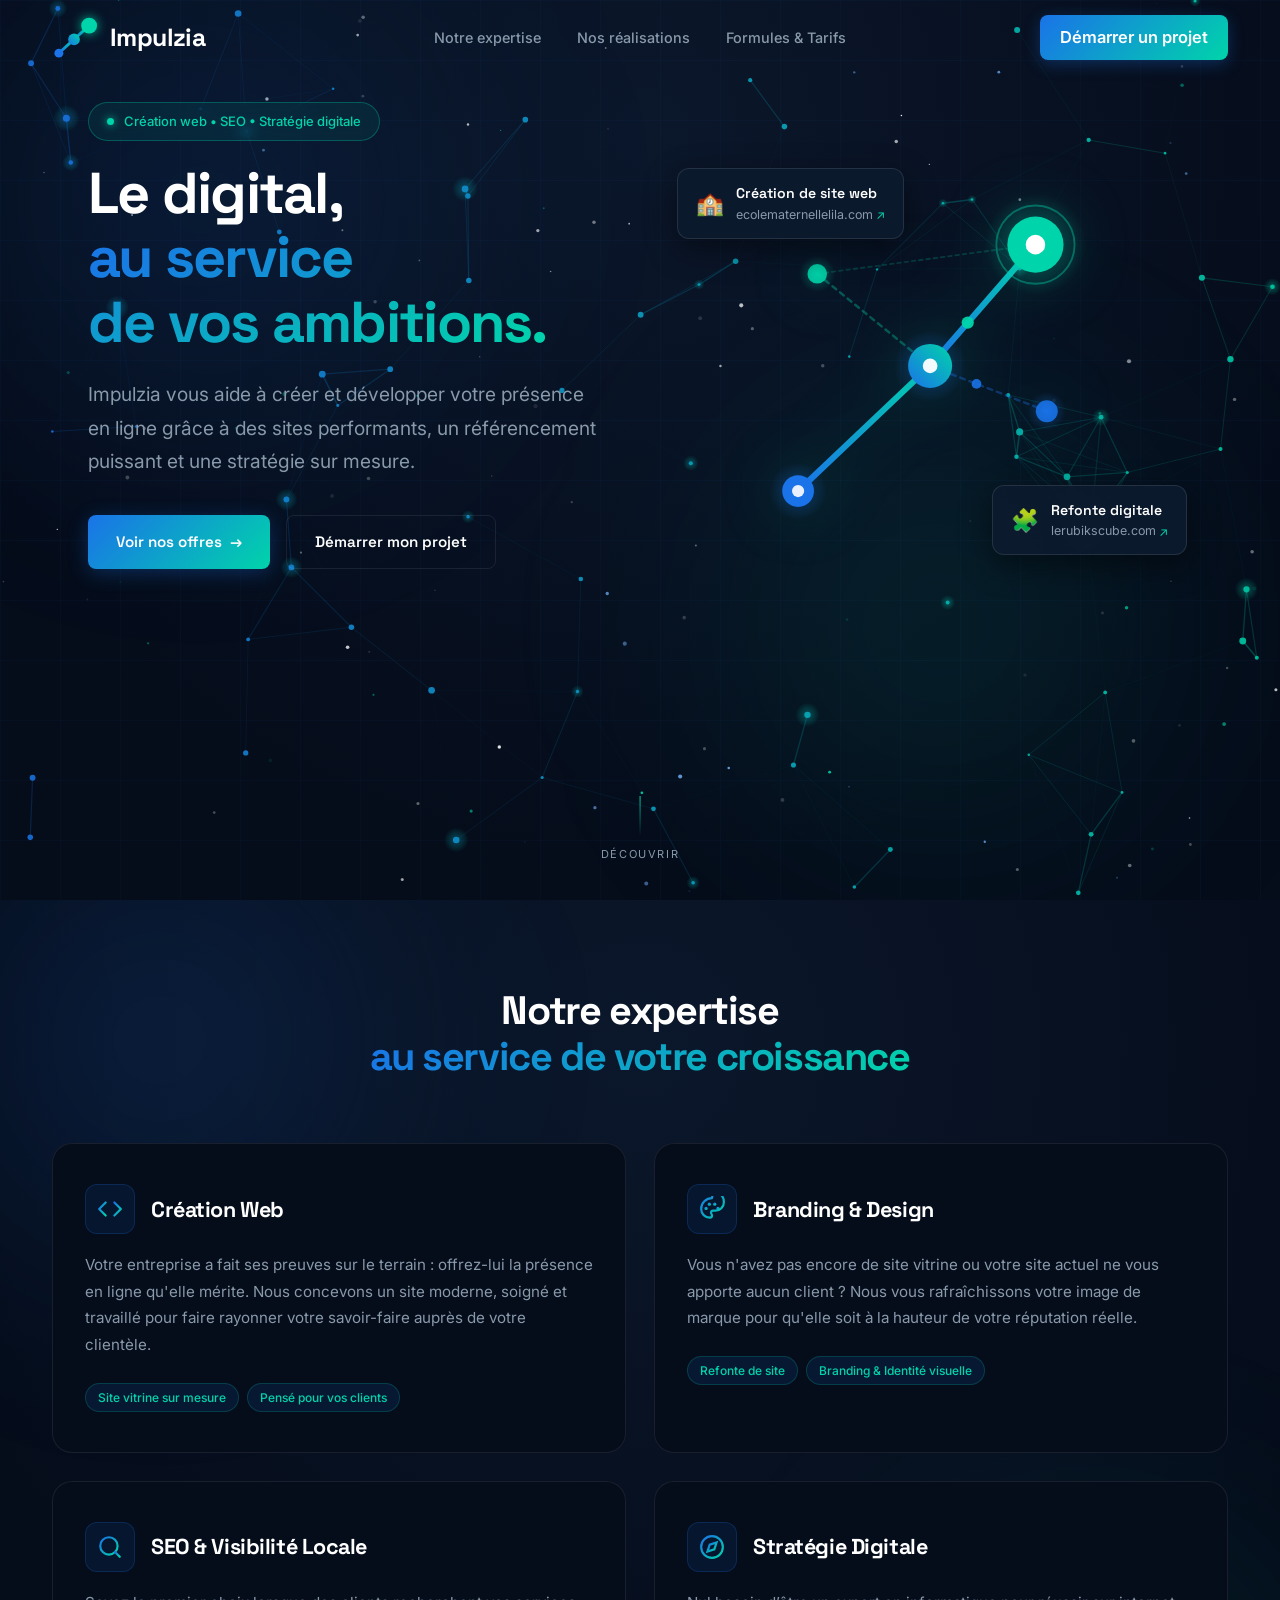
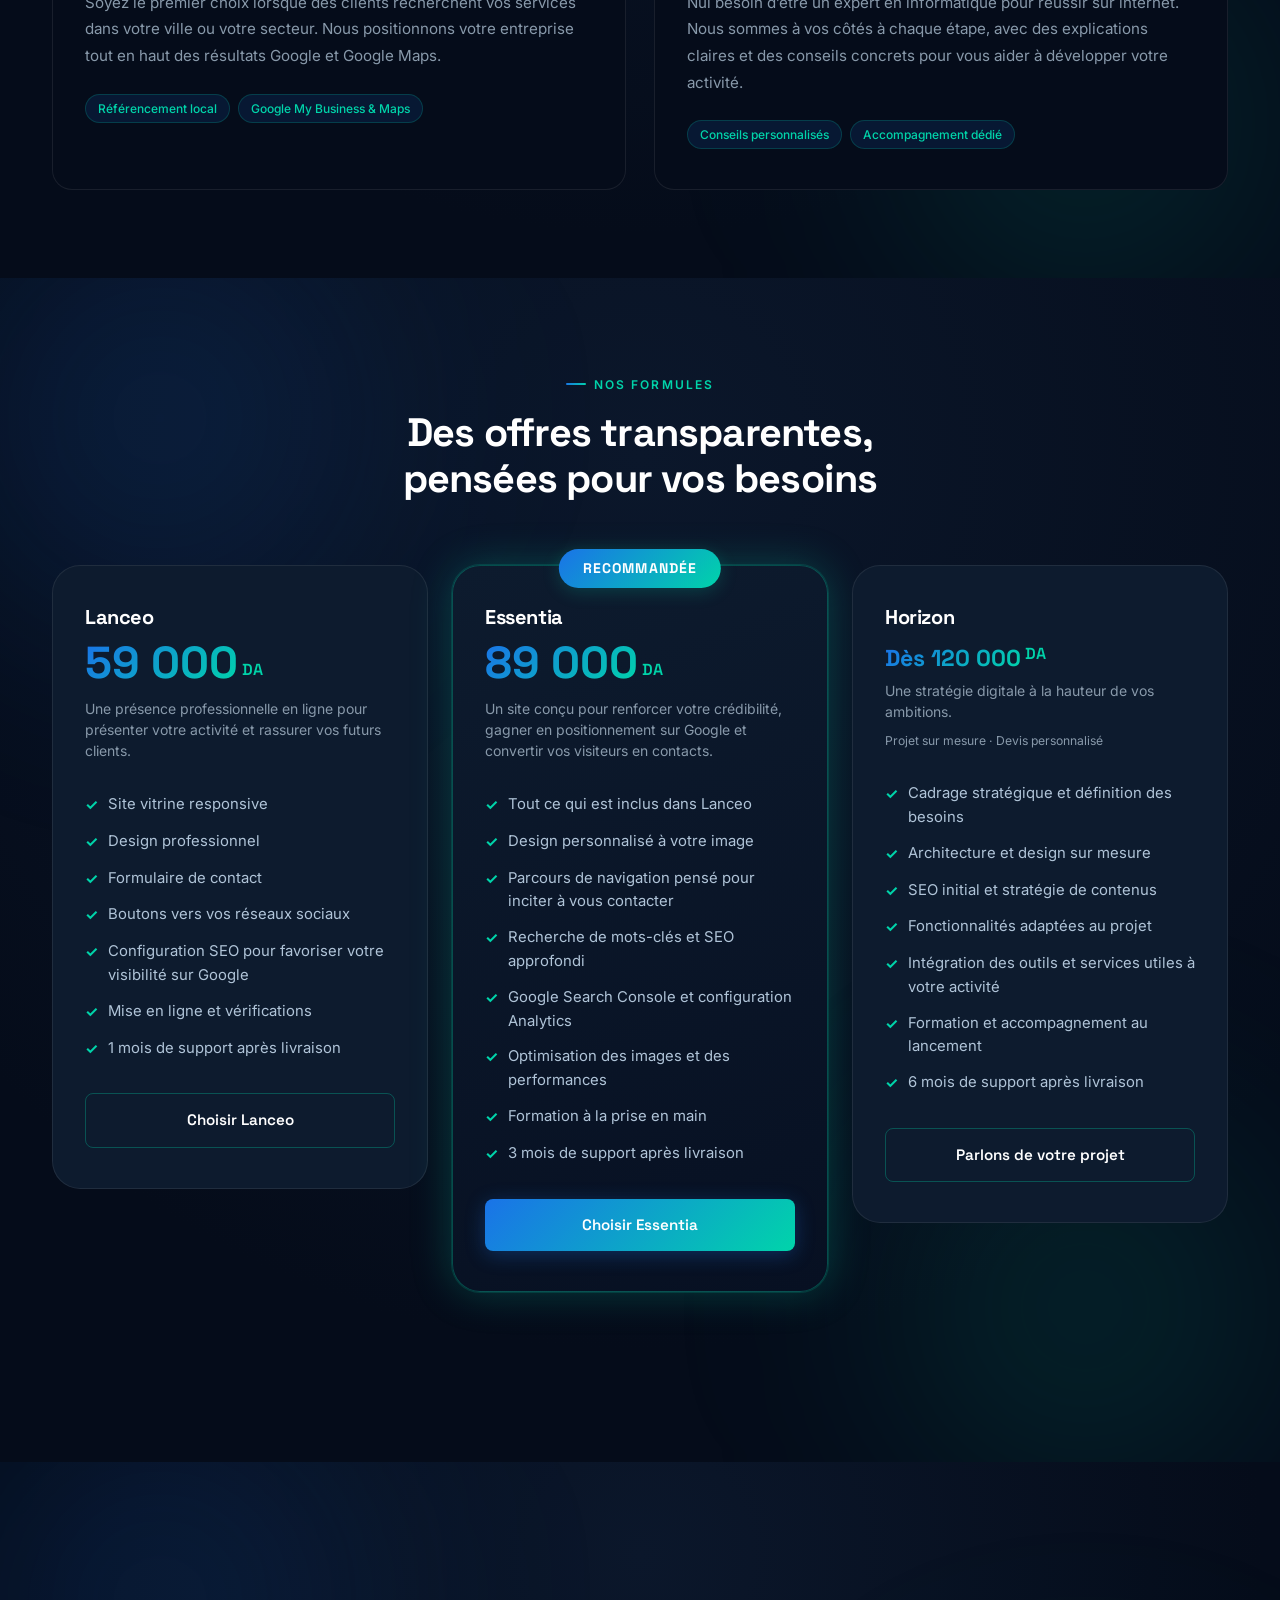
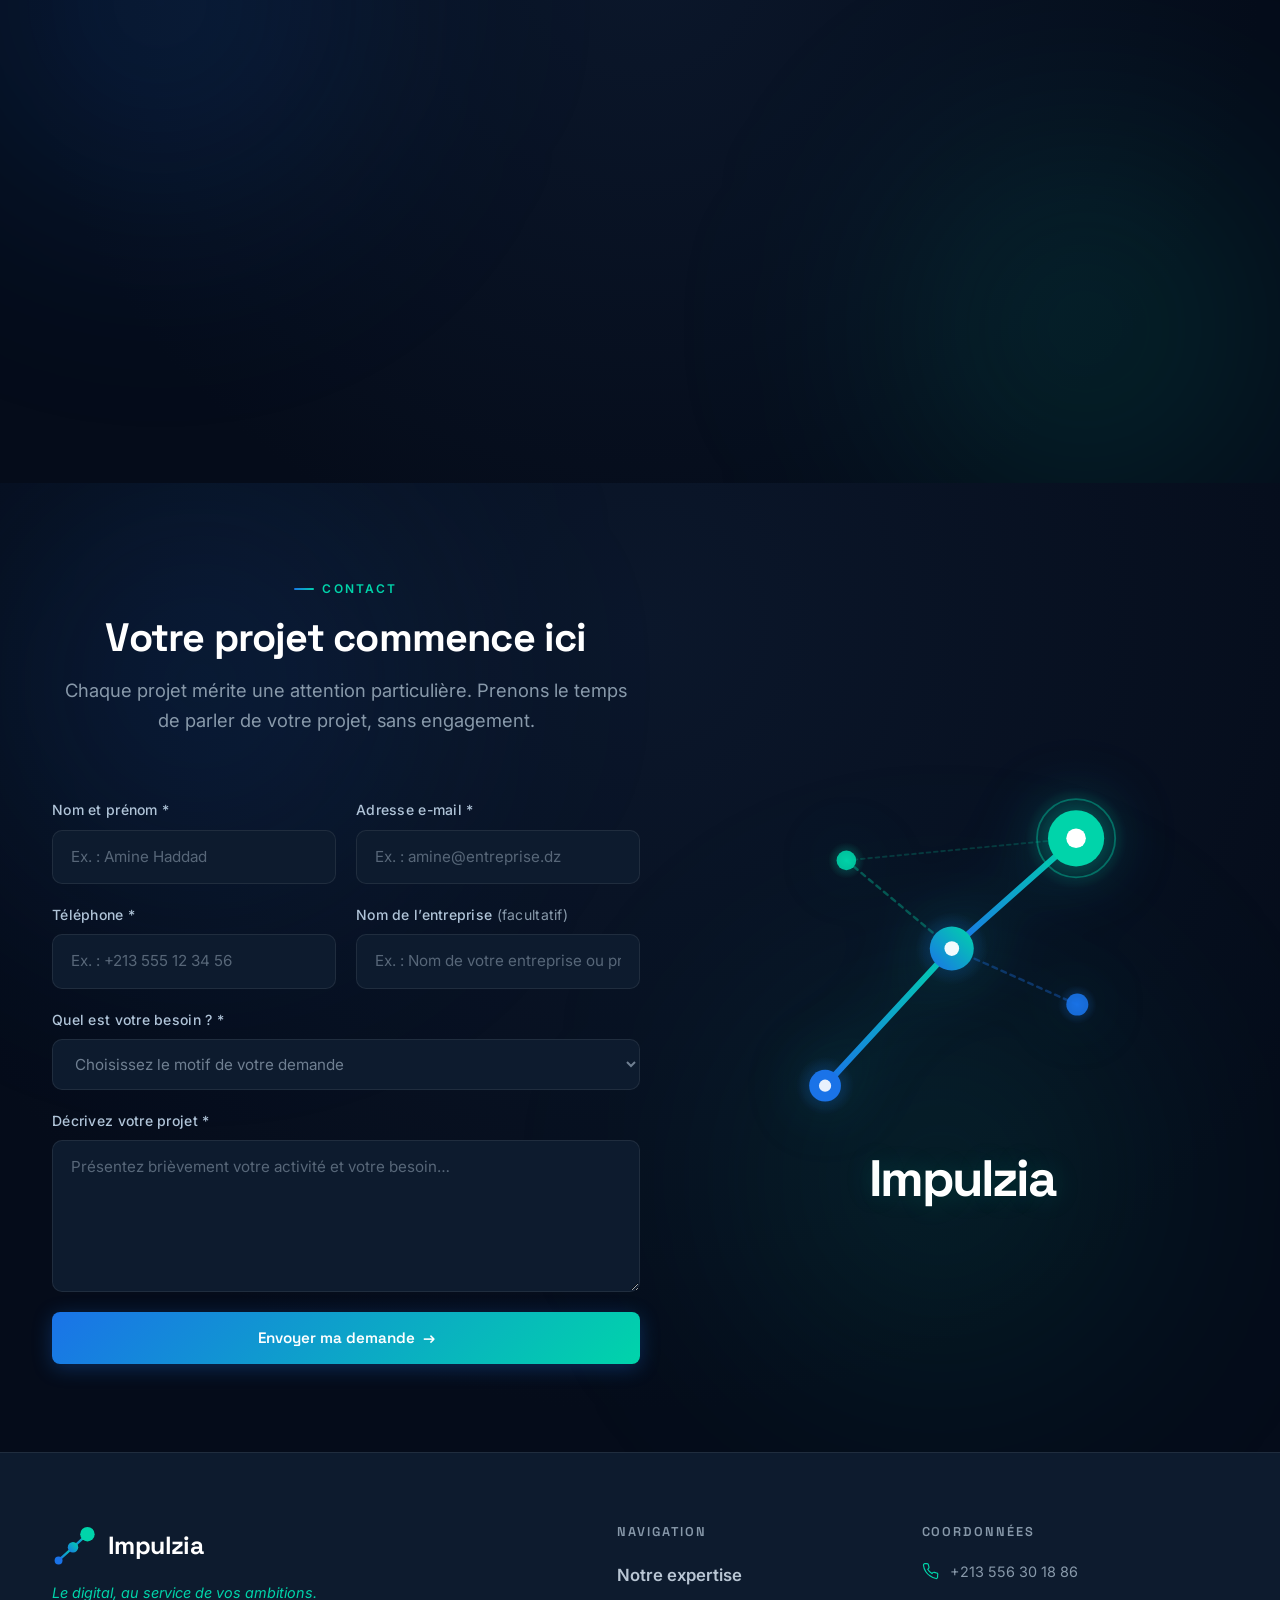
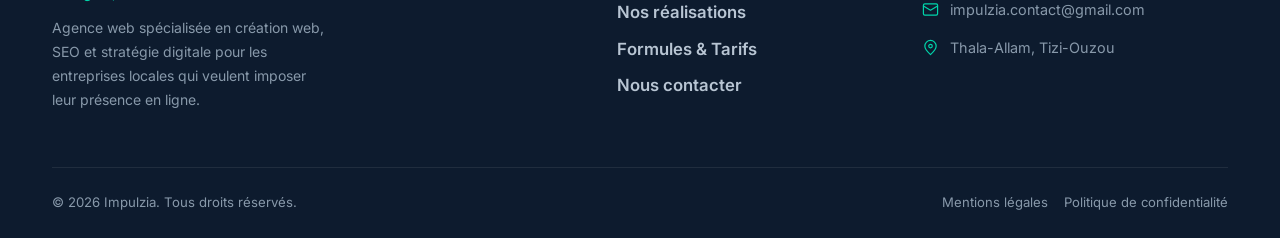
==== commit c186827b: "Correctifs version mobile" ====
--- a/index.html
+++ b/index.html
@@ -164,6 +164,13 @@
             </g>
           </svg>
 
+          <!-- Piliers d’Impulzia : affichés uniquement sur mobile -->
+          <div class="hero-mobile-pillars" aria-label="Les trois piliers d’Impulzia">
+            <span class="hero-mobile-pillar hero-mobile-pillar--web">Création web</span>
+            <span class="hero-mobile-pillar hero-mobile-pillar--seo">SEO</span>
+            <span class="hero-mobile-pillar hero-mobile-pillar--strategy">Stratégie digitale</span>
+          </div>
+
           <!-- Floating showcase cards -->
           <a href="https://ecolematernellelila.com" target="_blank" rel="noopener noreferrer" class="float-card float-card--1" aria-label="Visiter ecolematernellelila.com">
             <span class="float-card-icon">🏫</span>
--- a/css/style.css
+++ b/css/style.css
@@ -625,6 +625,7 @@
   display: flex;
   align-items: center;
 }
+.hero-mobile-pillars { display: none; }
 .float-card--1 {
   top: 6%;
   left: -8%;
@@ -1228,6 +1229,27 @@
 
 @media (max-width: 768px) {
   :root { --section-pad: 64px; --nav-h: 64px; }
+
+  /* Mobile hero: headline first, then the neural visual and three agency pillars. */
+  .hero-inner { display: flex; flex-direction: column; gap: 20px; text-align: center; }
+  .hero-content { display: contents; }
+  .hero-badge { display: none; }
+  .hero-title { order: 1; width: 100%; margin-bottom: 0; }
+  .hero-visual { display: flex; order: 2; width: 100%; margin: 0 auto; }
+  .hero-logo-mark { width: min(82%, 260px); max-width: 260px; margin: 0 auto; }
+  .hero-desc { order: 3; margin-bottom: 12px; }
+  .hero-actions { order: 4; margin-bottom: 24px; }
+  .hero-visual .float-card { display: none; }
+  .hero-mobile-pillars { display: block; position: absolute; inset: 0; pointer-events: none; }
+  .hero-mobile-pillar { position: absolute; z-index: 2; display: inline-flex; align-items: center; justify-content: center; padding: 7px 11px; border: 1px solid rgba(0,212,170,.4); border-radius: 999px; background: rgba(7,18,34,.9); color: var(--clarity); font-size: .72rem; font-weight: 600; line-height: 1.2; white-space: nowrap; box-shadow: 0 4px 18px rgba(0,0,0,.18); will-change: transform; animation: hero-pillar-float 4.8s ease-in-out infinite; }
+  @keyframes hero-pillar-float { 0%, 100% { transform: translate3d(0, 0, 0); } 50% { transform: translate3d(0, -6px, 0); } }
+  .hero-mobile-pillar--seo { animation-delay: -1.6s; }
+  .hero-mobile-pillar--strategy { animation-delay: -3.2s; }
+  @media (prefers-reduced-motion: reduce) { .hero-mobile-pillar { animation: none; } }
+  .hero-mobile-pillar--web { left: -8%; top: 12%; }
+  .hero-mobile-pillar--seo { right: -8%; top: 43%; }
+  .hero-mobile-pillar--strategy { left: 4%; bottom: 2%; }
+  .hero-scroll-hint { display: none; }
   .nav-links { display: none; flex-direction: column; position: fixed; top: var(--nav-h); left: 0; right: 0; background: rgba(5,12,26,0.97); backdrop-filter: blur(20px); padding: 24px 28px 32px; gap: 4px; border-bottom: 1px solid var(--border); }
   .nav-links.open { display: flex; }
   .nav-links li a { display: block; padding: 12px 16px; font-size: 1rem; }
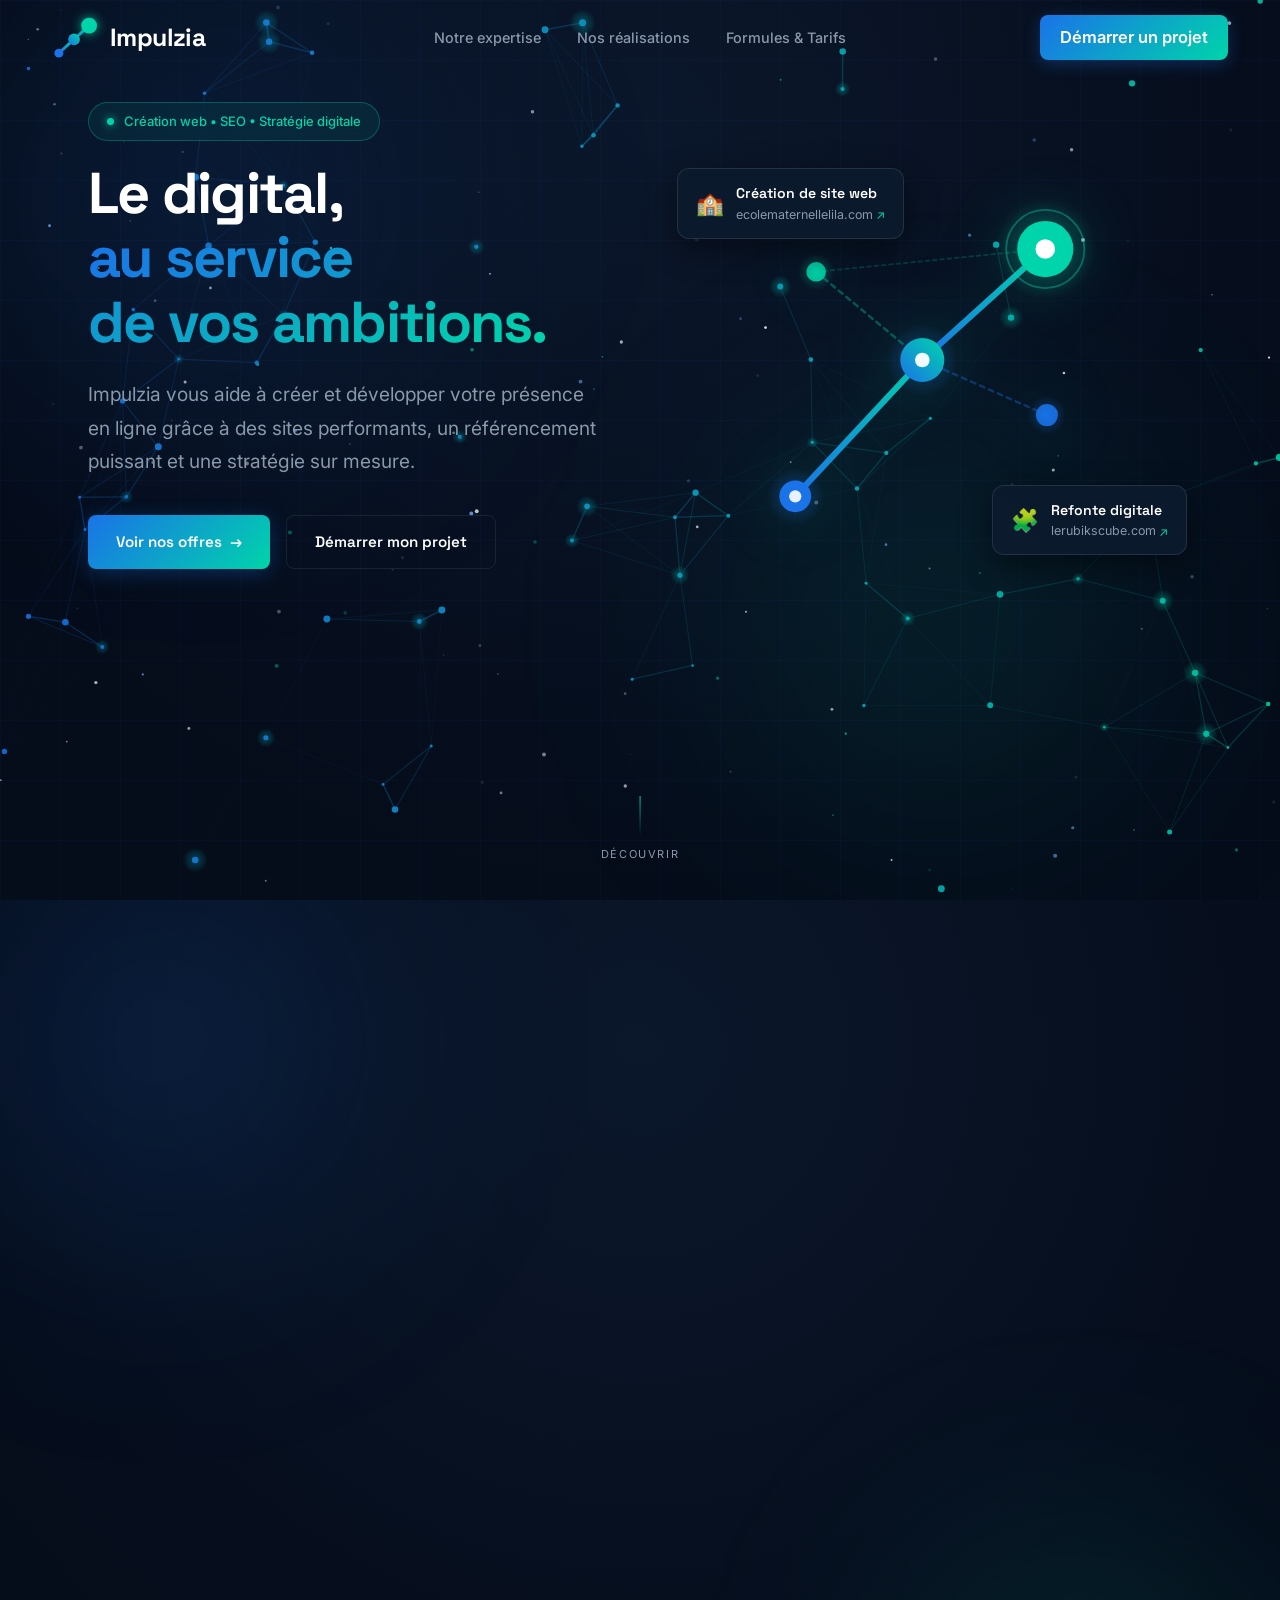
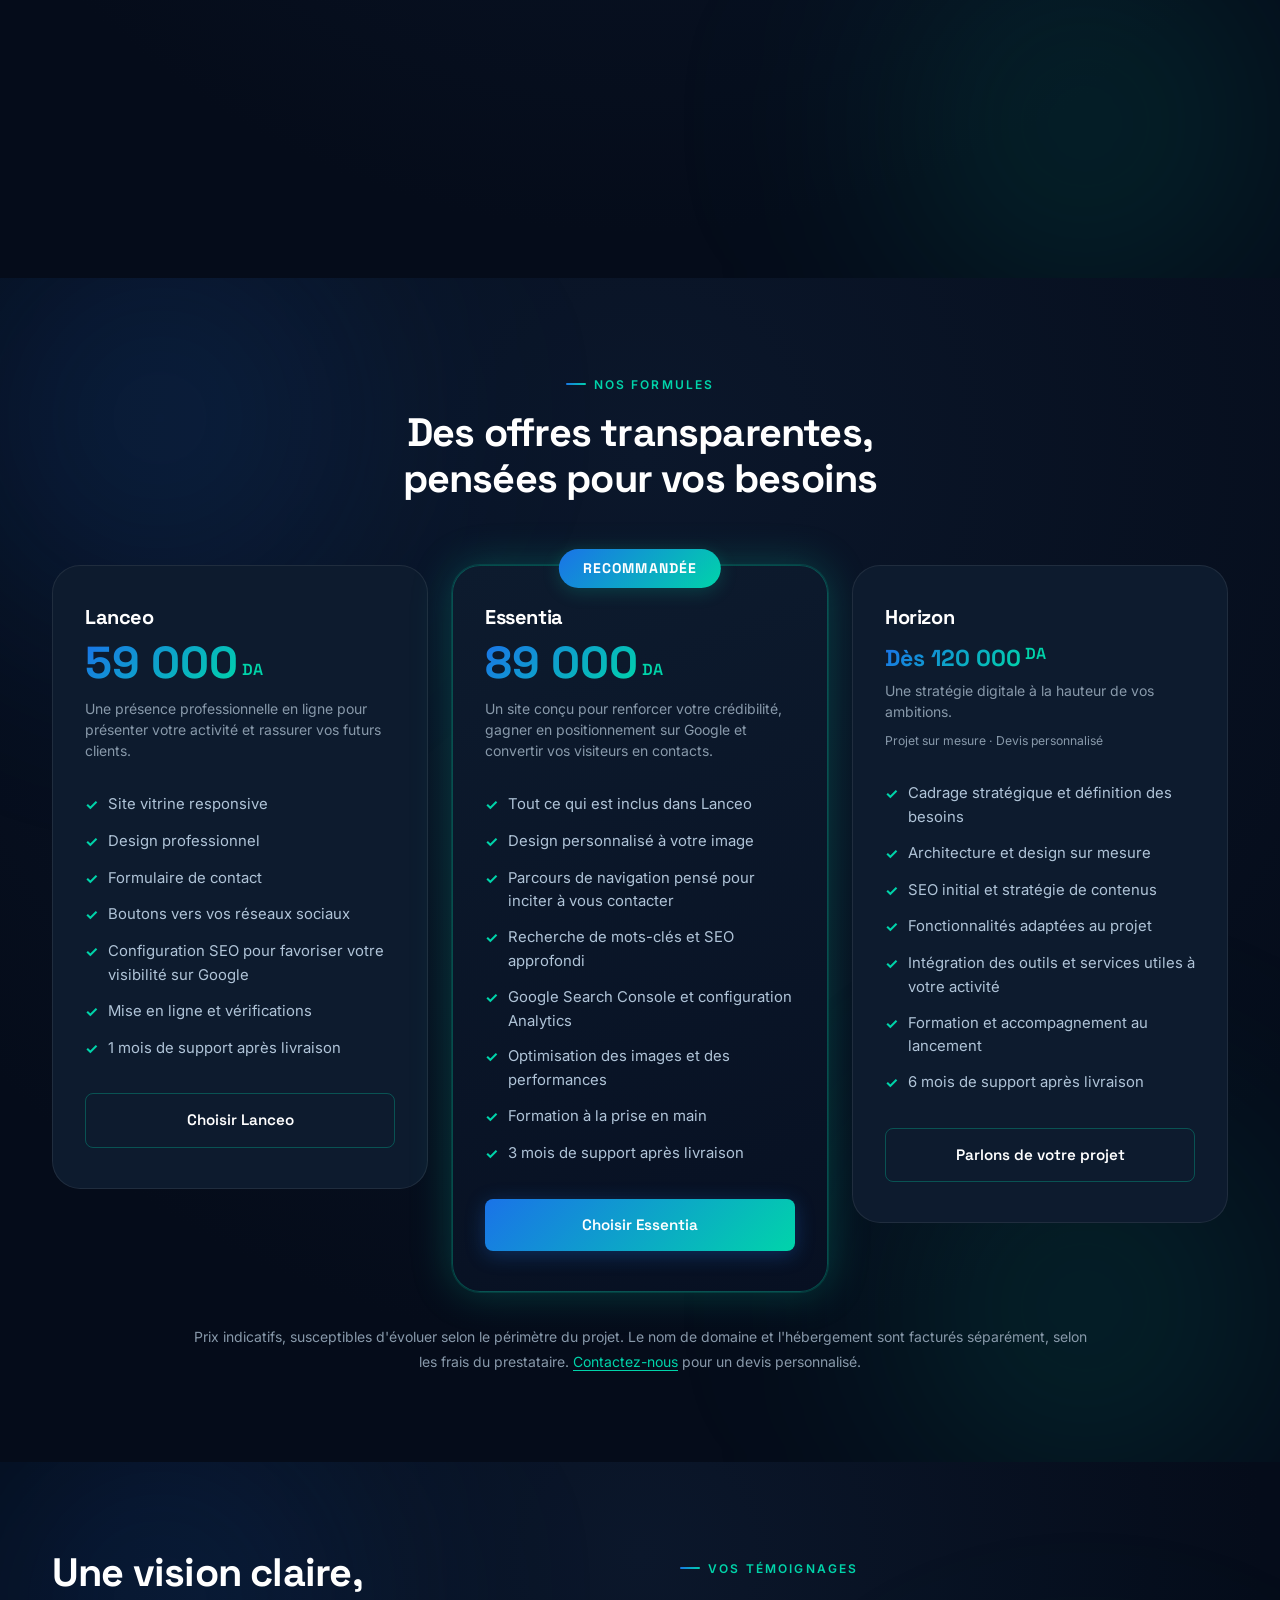
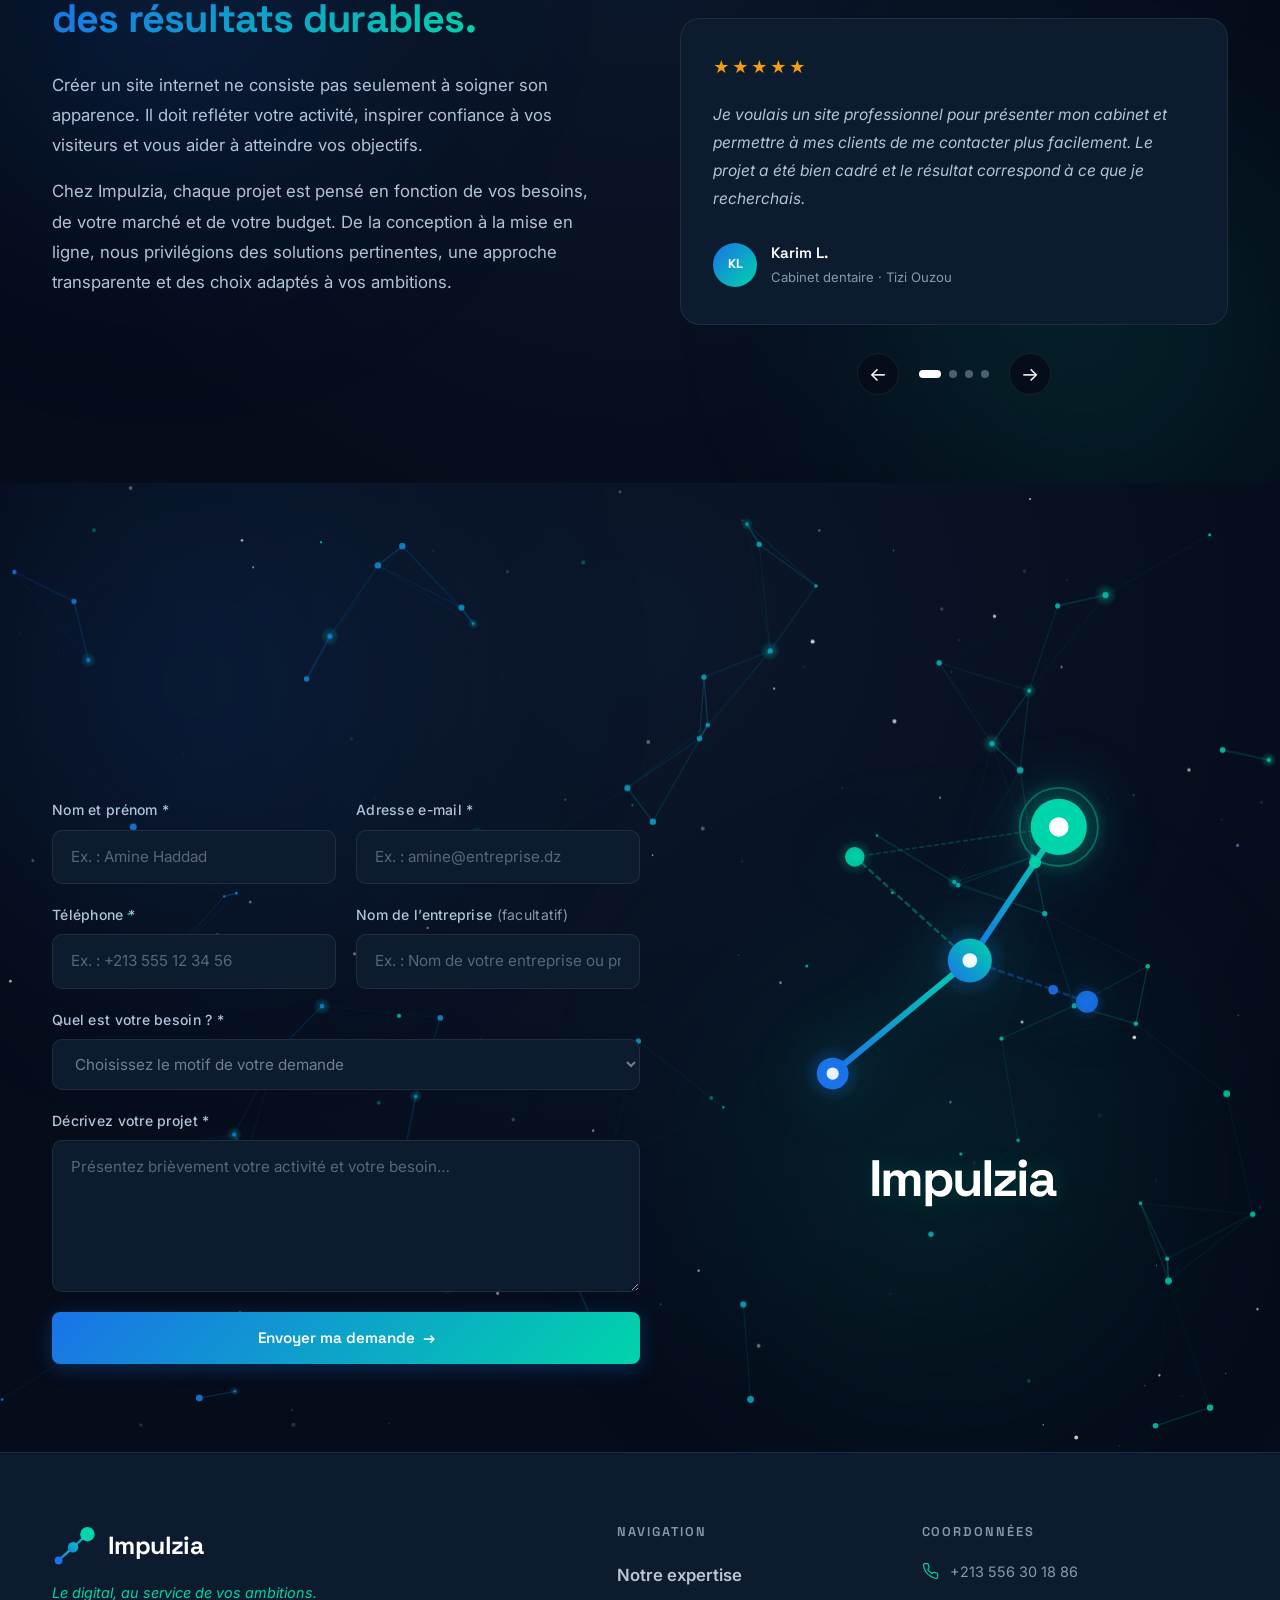
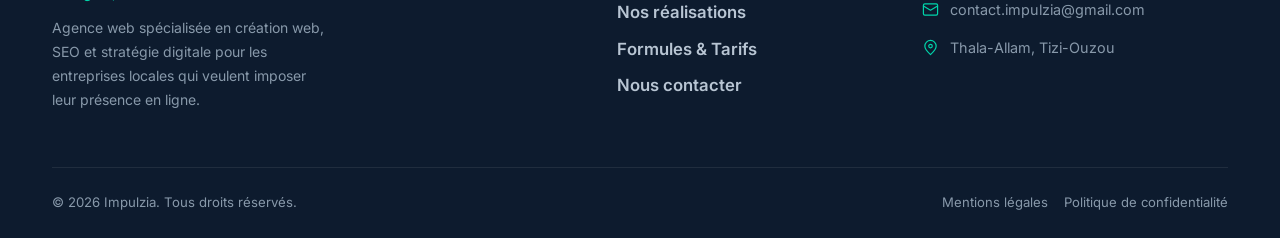
==== commit d0beb80e: "Mail contact" ====
--- a/index.html
+++ b/index.html
@@ -474,7 +474,7 @@
           action="https://api.web3forms.com/submit"
           method="POST"
         >
-          <input type="hidden" name="access_key" value="320524dd-5ff2-4477-ab93-ca54273c0874">
+          <input type="hidden" name="access_key" value="69981b32-38ae-4940-9c57-d3c145af37a0">
 <input type="hidden" name="subject" value="Nouveau projet via Impulzia">
 <input type="hidden" name="from_name" value="Impulzia">
 <input type="checkbox" name="botcheck" style="display: none;">
@@ -650,7 +650,7 @@
           <h2 class="footer-heading">Coordonnées</h2>
           <ul role="list">
             <li><svg viewBox="0 0 24 24" aria-hidden="true"><path d="M22 16.92v3a2 2 0 0 1-2.18 2A19.8 19.8 0 0 1 11.19 18a19.5 19.5 0 0 1-6-6A19.8 19.8 0 0 1 2.09 3.18 2 2 0 0 1 4.08 1h3a2 2 0 0 1 2 1.72c.12.96.35 1.9.69 2.8a2 2 0 0 1-.45 2.11L8.05 8.91a16 16 0 0 0 6 6l1.27-1.27a2 2 0 0 1 2.11-.45c.9.34 1.84.57 2.8.69A2 2 0 0 1 22 16.92z"/></svg><a href="tel:+213556301886">+213 556 30 18 86</a></li>
-            <li><svg viewBox="0 0 24 24" aria-hidden="true"><rect x="2" y="4" width="20" height="16" rx="2"/><path d="m22 7-10 6L2 7"/></svg><a href="mailto:impulzia.contact@gmail.com">impulzia.contact@gmail.com</a></li>
+            <li><svg viewBox="0 0 24 24" aria-hidden="true"><rect x="2" y="4" width="20" height="16" rx="2"/><path d="m22 7-10 6L2 7"/></svg><a href="mailto:contact.impulzia@gmail.com">contact.impulzia@gmail.com</a></li>
             <li><svg viewBox="0 0 24 24" aria-hidden="true"><path d="M20 10c0 5-8 12-8 12S4 15 4 10a8 8 0 1 1 16 0Z"/><circle cx="12" cy="10" r="2.5"/></svg><span>Thala-Allam, Tizi-Ouzou</span></li>
           </ul>
         </div>
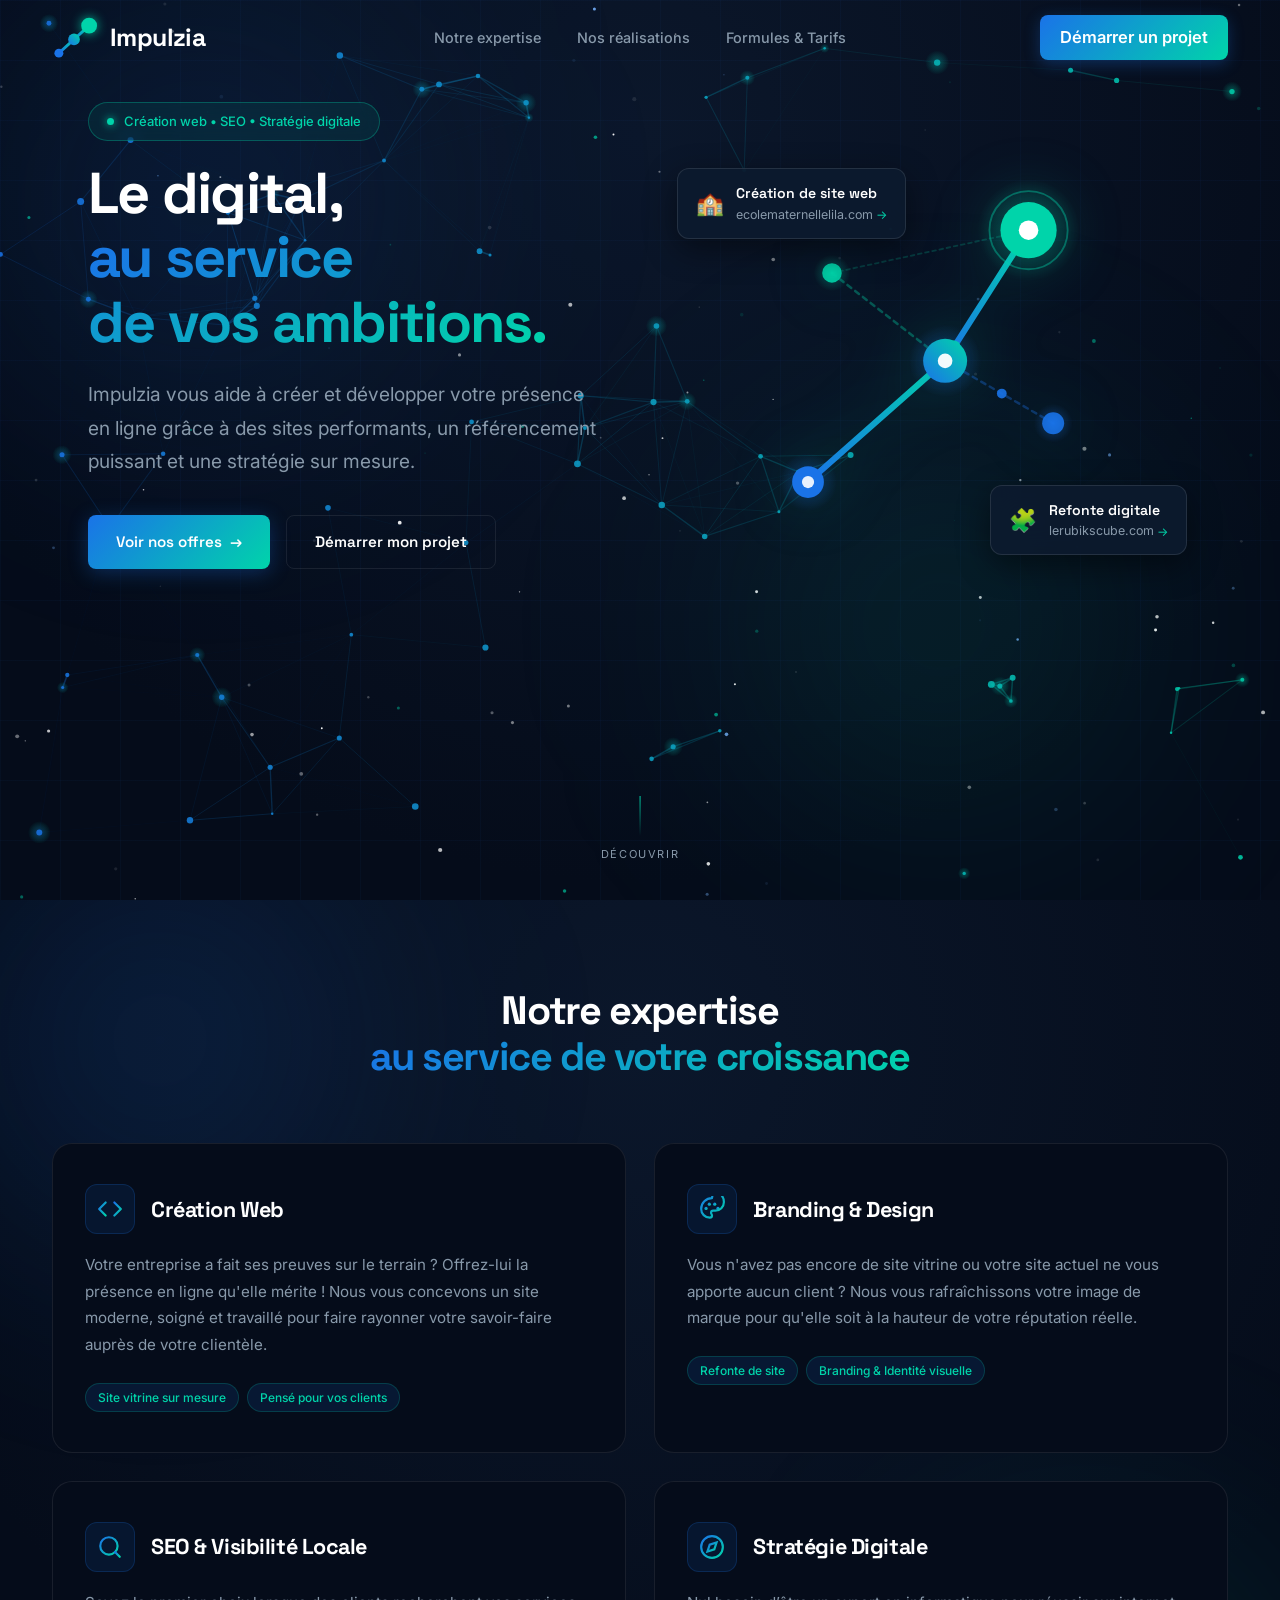
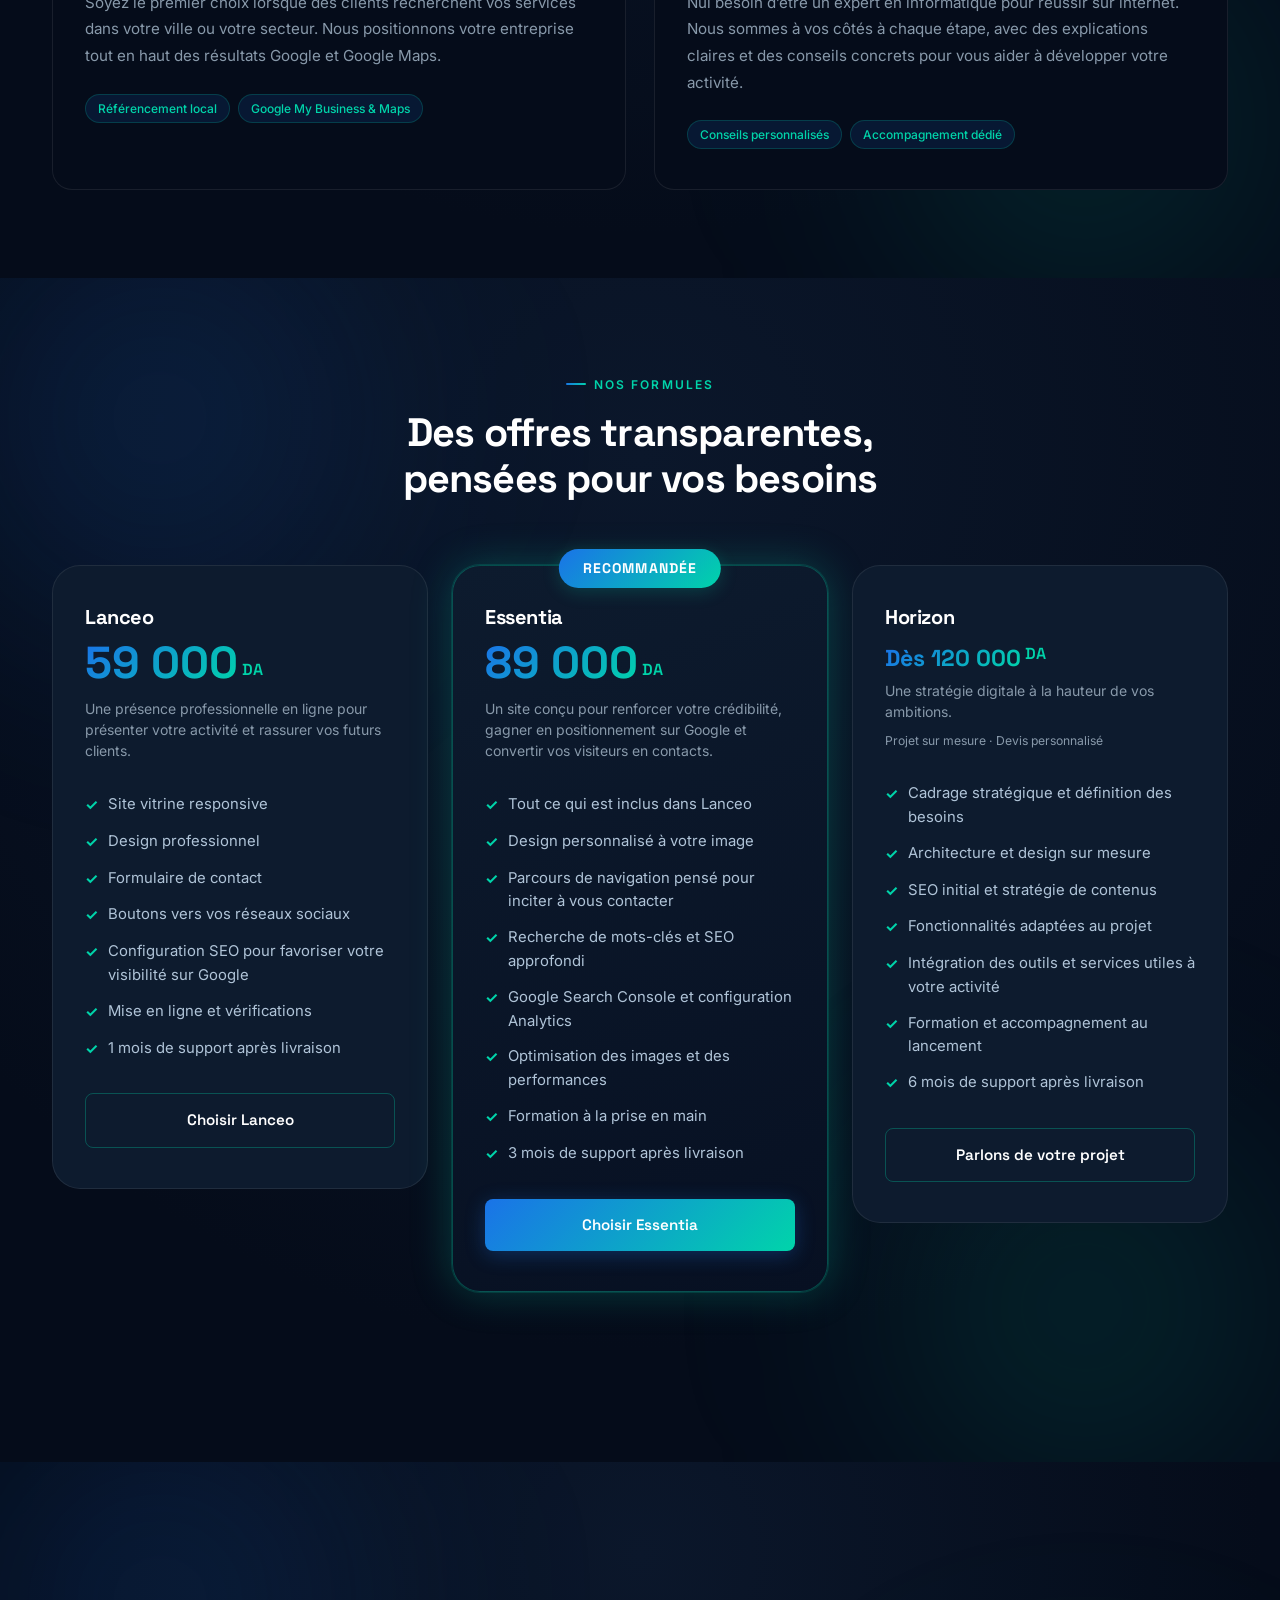
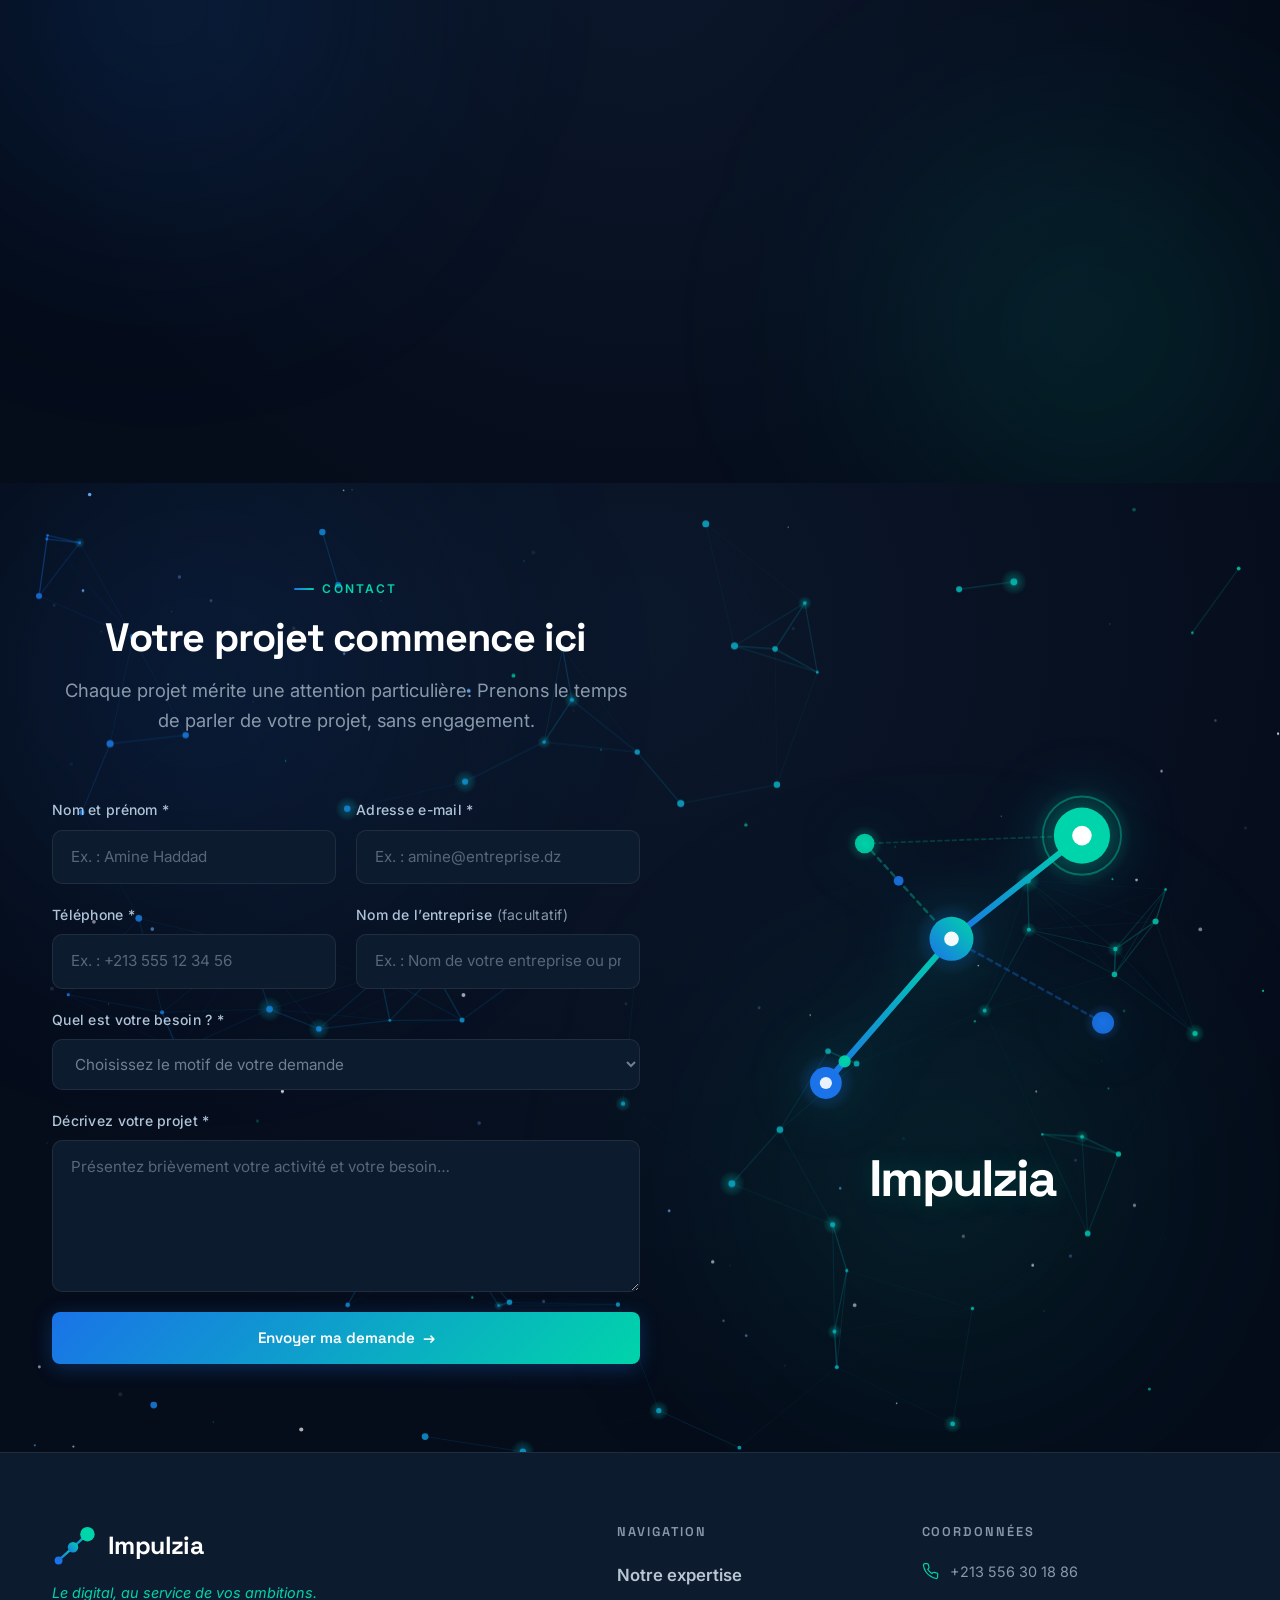
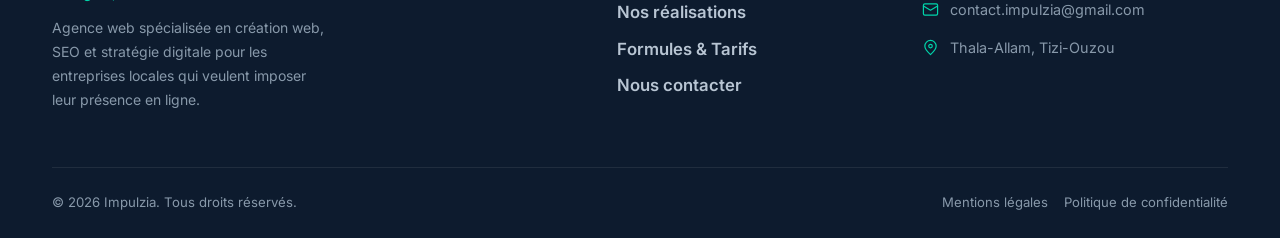
==== commit 1b5191f9: "Politique confidentialité" ====
--- a/index.html
+++ b/index.html
@@ -172,19 +172,19 @@
           </div>
 
           <!-- Floating showcase cards -->
-          <a href="https://ecolematernellelila.com" target="_blank" rel="noopener noreferrer" class="float-card float-card--1" aria-label="Visiter ecolematernellelila.com">
+          <a href="realisations/ecole-maternelle-lila.html" class="float-card float-card--1" aria-label="Voir la réalisation École Maternelle Lila">
             <span class="float-card-icon">🏫</span>
             <div>
               <div class="float-card-title">Création de site web</div>
-              <div class="float-card-sub">ecolematernellelila.com <span class="card-ext-icon">↗</span></div>
+              <div class="float-card-sub">ecolematernellelila.com <span class="card-ext-icon">→</span></div>
             </div>
           </a>
 
-          <a href="https://lerubikscube.com" target="_blank" rel="noopener noreferrer" class="float-card float-card--2" aria-label="Visiter lerubikscube.com">
+          <a href="realisations/le-rubiks-cube.html" class="float-card float-card--2" aria-label="Voir la réalisation Le Rubik’s Cube">
             <span class="float-card-icon">🧩</span>
             <div>
               <div class="float-card-title">Refonte digitale</div>
-              <div class="float-card-sub">lerubikscube.com <span class="card-ext-icon">↗</span></div>
+              <div class="float-card-sub">lerubikscube.com <span class="card-ext-icon">→</span></div>
             </div>
           </a>
         </div>
@@ -229,7 +229,7 @@
           </div>
           <h3 class="service-title">Création Web</h3>
           </div>
-          <p class="service-desc">Votre entreprise a fait ses preuves sur le terrain : offrez-lui la présence en ligne qu'elle mérite. Nous concevons un site moderne, soigné et travaillé pour faire rayonner votre savoir-faire auprès de votre clientèle.</p>
+          <p class="service-desc">Votre entreprise a fait ses preuves sur le terrain ? Offrez-lui la présence en ligne qu'elle mérite ! Nous vous concevons un site moderne, soigné et travaillé pour faire rayonner votre savoir-faire auprès de votre clientèle.</p>
           <div class="service-tags">
             <span class="tag">Site vitrine sur mesure</span>
             <span class="tag">Pensé pour vos clients</span>
@@ -474,7 +474,7 @@
           action="https://api.web3forms.com/submit"
           method="POST"
         >
-          <input type="hidden" name="access_key" value="69981b32-38ae-4940-9c57-d3c145af37a0">
+          <input type="hidden" name="access_key" value="320524dd-5ff2-4477-ab93-ca54273c0874">
 <input type="hidden" name="subject" value="Nouveau projet via Impulzia">
 <input type="hidden" name="from_name" value="Impulzia">
 <input type="checkbox" name="botcheck" style="display: none;">
